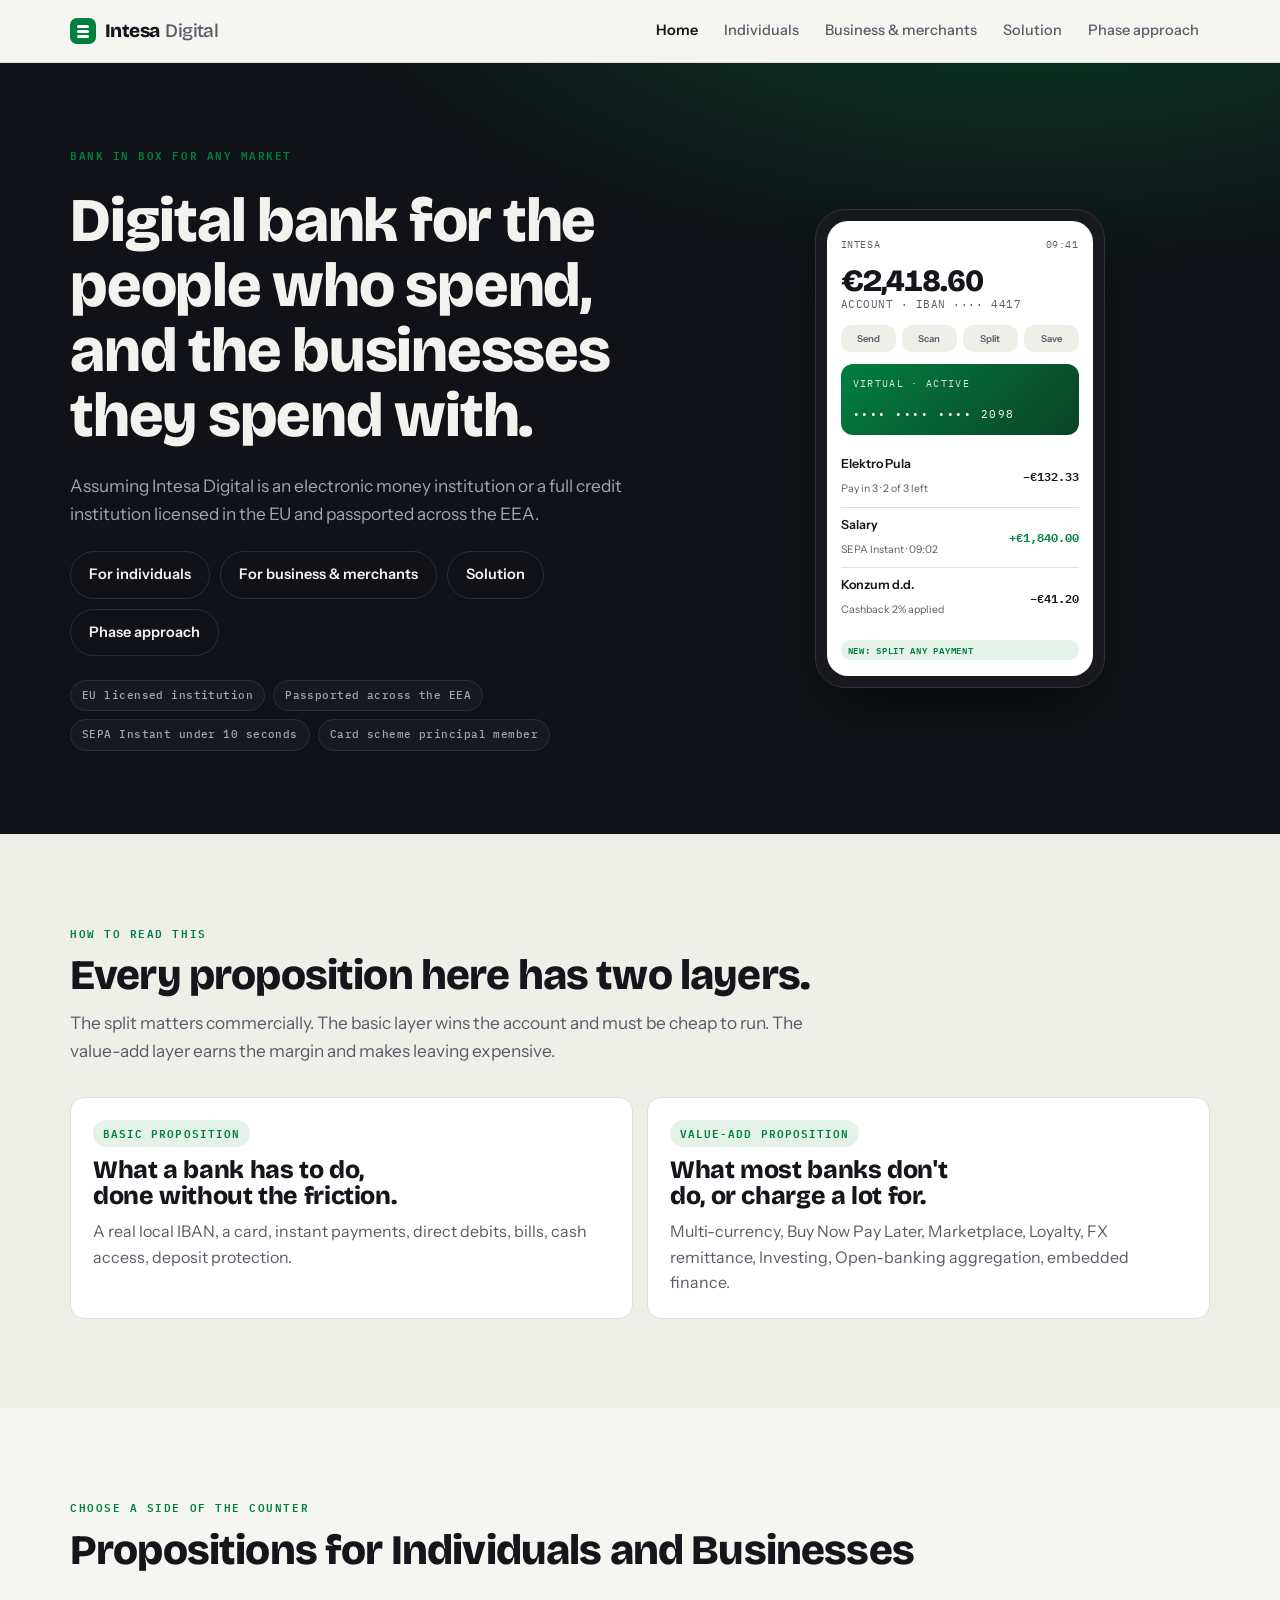
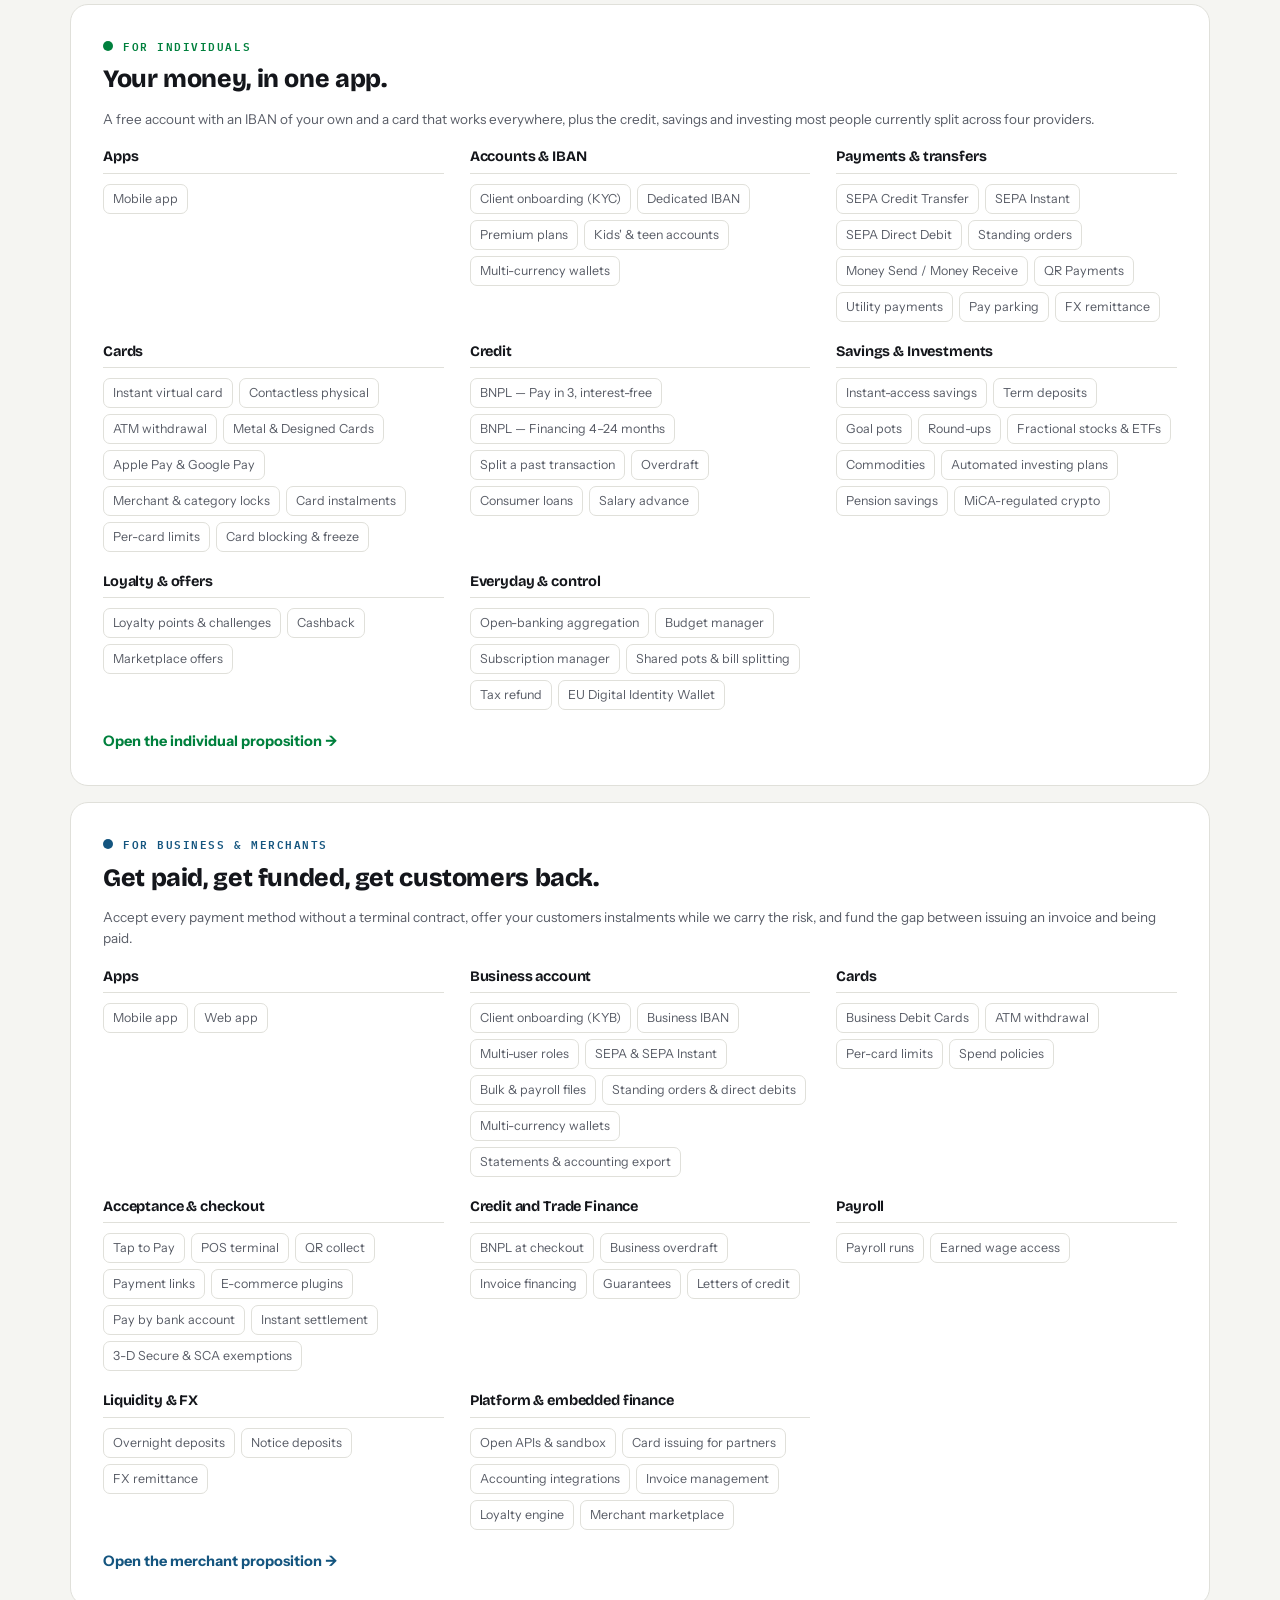
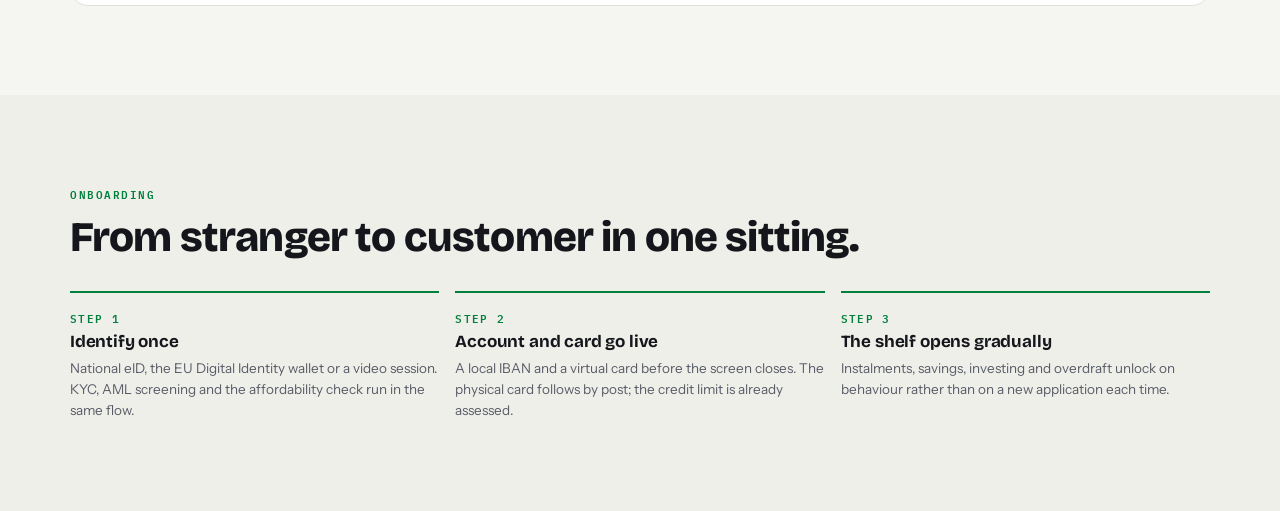
==== index.html @ 13d3996e "Intesa Digital Bank Value Proposition" ====
<!doctype html>
<html lang="en">
<head>
<meta charset="utf-8">
<meta name="viewport" content="width=device-width, initial-scale=1, viewport-fit=cover">
<title>Intesa Digital Bank</title>
<meta name="description" content="Concept site for a new EU digital bank: one value proposition routing to a full individual proposition and a full merchant proposition, each split into basic and value-add layers.">
<meta name="theme-color" content="#00803D">
<link rel="preconnect" href="https://fonts.googleapis.com">
<link rel="preconnect" href="https://fonts.gstatic.com" crossorigin>
<link rel="stylesheet" href="https://fonts.googleapis.com/css2?family=Bricolage+Grotesque:opsz,wght@12..96,400..800&family=IBM+Plex+Mono:wght@500;600&family=Instrument+Sans:wght@400..700&display=swap">
<link rel="stylesheet" href="css/styles.css">
</head>
<body>

<header class="hdr">
  <div class="wrap hdr-in">
    <a class="brand" href="#home" data-nav="home"><span class="mark"></span><span class="brand-name">Intesa<em>Digital</em></span></a>
    <button class="menu-btn" id="menuBtn" aria-expanded="false" aria-controls="nav">Menu</button>
    <nav class="nav" id="nav">
      <a href="#home" data-nav="home">Home</a>
      <a href="#individuals" data-nav="individuals">Individuals</a>
      <a href="#business" data-nav="business">Business &amp; merchants</a>
      <a href="#solution" data-nav="solution">Solution</a>
      <a href="#phases" data-nav="phases">Phase approach</a>
    </nav>
  </div>
</header>

<!-- ===================== HOME ===================== -->
<main id="page-home">
  <section class="hero">
    <div class="wrap hero-in">
      <div class="stack g24">
        <p class="eyebrow">Bank in box for any market</p>
        <h1 class="h-xl">Digital bank for the people who spend, and the businesses they spend with.</h1>
        <p class="lead">Assuming Intesa Digital is an electronic money institution or a full credit institution licensed in the EU and passported across the EEA.</p>
        <div class="ctas">
          <a class="btn btn-out" href="#individuals" data-nav="individuals">For individuals</a>
          <a class="btn btn-out" href="#business" data-nav="business">For business &amp; merchants</a>
          <a class="btn btn-out" href="#solution" data-nav="solution">Solution</a>
          <a class="btn btn-out" href="#phases" data-nav="phases">Phase approach</a>
        </div>
        <ul class="chips">
          <li class="chip">EU licensed institution</li>
          <li class="chip">Passported across the EEA</li>
          <li class="chip">SEPA Instant under 10 seconds</li>
          <li class="chip">Card scheme principal member</li>
        </ul>
      </div>
      <div class="feat-media">
        <div class="phone">
          <div class="phone-screen">
            <div class="ph-top"><span>INTESA</span><span>09:41</span></div>
            <div>
              <div class="ph-bal tnum">€2,418.60</div>
              <div class="ph-sub">ACCOUNT · IBAN ···· 4417</div>
            </div>
            <div class="ph-actions">
              <div class="ph-act">Send</div><div class="ph-act">Scan</div><div class="ph-act">Split</div><div class="ph-act">Save</div>
            </div>
            <div class="ph-card">
              <div style="font-family:var(--f-mono);font-size:9.5px;letter-spacing:.14em;opacity:.85">VIRTUAL · ACTIVE</div>
              <div class="ph-no">•••• •••• •••• 2098</div>
            </div>
            <div>
              <div class="ph-row"><div><b>Elektro Pula</b><span>Pay in 3 · 2 of 3 left</span></div><div class="ph-amt">−€132.33</div></div>
              <div class="ph-row"><div><b>Salary</b><span>SEPA Instant · 09:02</span></div><div class="ph-amt ph-pos">+€1,840.00</div></div>
              <div class="ph-row"><div><b>Konzum d.d.</b><span>Cashback 2% applied</span></div><div class="ph-amt">−€41.20</div></div>
            </div>
            <span class="ph-pill">New: split any payment</span>
          </div>
        </div>
      </div>
    </div>
  </section>

  <!-- two layers -->
  <section class="band band--alt">
    <div class="wrap stack g32">
      <div class="stack g12">
        <p class="eyebrow">How to read this</p>
        <h2 class="h-lg">Every proposition here has two layers.</h2>
        <p class="lead">The split matters commercially. The basic layer wins the account and must be cheap to run. The value-add layer earns the margin and makes leaving expensive.</p>
      </div>
      <div class="grid g-2">
        <div class="layer">
          <span class="badge">Basic proposition</span>
          <h3 class="h-md">What a bank has to do, done without the friction.</h3>
          <p class="muted">A real local IBAN, a card, instant payments, direct debits, bills, cash access, deposit protection.</p>
        </div>
        <div class="layer">
          <span class="badge">Value-add proposition</span>
          <h3 class="h-md">What most banks don't do, or charge a lot for.</h3>
          <p class="muted">Multi-currency, Buy Now Pay Later, Marketplace, Loyalty, FX remittance, Investing, Open-banking aggregation, embedded finance.</p>
        </div>
      </div>
    </div>
  </section>

  <!-- routes -->
  <section class="band">
    <div class="wrap stack g32">
      <div class="stack g12">
        <p class="eyebrow">Choose a side of the counter</p>
        <h2 class="h-lg">Propositions for Individuals and Businesses</h2>
      </div>
      <div class="routes routes--one">
        <div class="route route--ind route--panel">
          <div class="route-top"><span class="dot"></span><p class="eyebrow">For individuals</p></div>
          <h3 class="h-md">Your money, in one app.</h3>
          <p class="muted small">A free account with an IBAN of your own and a card that works everywhere, plus the credit, savings and investing most people currently split across four providers.</p>
          <div class="fams">
          <div class="fam"><h4>Apps</h4>
            <ul><li>Mobile app</li></ul>
          </div>
          <div class="fam"><h4>Accounts &amp; IBAN</h4>
            <ul><li>Client onboarding (KYC)</li><li>Dedicated IBAN</li><li>Premium plans</li><li>Kids' &amp; teen accounts</li><li>Multi-currency wallets</li></ul>
          </div>
          <div class="fam"><h4>Payments &amp; transfers</h4>
            <ul><li>SEPA Credit Transfer</li><li>SEPA Instant</li><li>SEPA Direct Debit</li><li>Standing orders</li><li>Money Send / Money Receive</li><li>QR Payments</li><li>Utility payments</li><li>Pay parking</li><li>FX remittance</li></ul>
          </div>
          <div class="fam"><h4>Cards</h4>
            <ul><li>Instant virtual card</li><li>Contactless physical</li><li>ATM withdrawal</li><li>Metal &amp; Designed Cards</li><li>Apple Pay &amp; Google Pay</li><li>Merchant &amp; category locks</li><li>Card instalments</li><li>Per-card limits</li><li>Card blocking &amp; freeze</li></ul>
          </div>
          <div class="fam"><h4>Credit</h4>
            <ul><li>BNPL &mdash; Pay in 3, interest-free</li><li>BNPL &mdash; Financing 4&ndash;24 months</li><li>Split a past transaction</li><li>Overdraft</li><li>Consumer loans</li><li>Salary advance</li></ul>
          </div>
          <div class="fam"><h4>Savings &amp; Investments</h4>
            <ul><li>Instant-access savings</li><li>Term deposits</li><li>Goal pots</li><li>Round-ups</li><li>Fractional stocks &amp; ETFs</li><li>Commodities</li><li>Automated investing plans</li><li>Pension savings</li><li>MiCA-regulated crypto</li></ul>
          </div>
          <div class="fam"><h4>Loyalty &amp; offers</h4>
            <ul><li>Loyalty points &amp; challenges</li><li>Cashback</li><li>Marketplace offers</li></ul>
          </div>
          <div class="fam"><h4>Everyday &amp; control</h4>
            <ul><li>Open-banking aggregation</li><li>Budget manager</li><li>Subscription manager</li><li>Shared pots &amp; bill splitting</li><li>Tax refund</li><li>EU Digital Identity Wallet</li></ul>
          </div>
          </div>
          <a class="go" href="#individuals" data-nav="individuals">Open the individual proposition &rarr;</a>
        </div>
        <div class="route route--biz route--panel">
          <div class="route-top"><span class="dot"></span><p class="eyebrow">For business &amp; merchants</p></div>
          <h3 class="h-md">Get paid, get funded, get customers back.</h3>
          <p class="muted small">Accept every payment method without a terminal contract, offer your customers instalments while we carry the risk, and fund the gap between issuing an invoice and being paid.</p>
          <div class="fams">
          <div class="fam"><h4>Apps</h4>
            <ul><li>Mobile app</li><li>Web app</li></ul>
          </div>
          <div class="fam"><h4>Business account</h4>
            <ul><li>Client onboarding (KYB)</li><li>Business IBAN</li><li>Multi-user roles</li><li>SEPA &amp; SEPA Instant</li><li>Bulk &amp; payroll files</li><li>Standing orders &amp; direct debits</li><li>Multi-currency wallets</li><li>Statements &amp; accounting export</li></ul>
          </div>
          <div class="fam"><h4>Cards</h4>
            <ul><li>Business Debit Cards</li><li>ATM withdrawal</li><li>Per-card limits</li><li>Spend policies</li></ul>
          </div>
          <div class="fam"><h4>Acceptance &amp; checkout</h4>
            <ul><li>Tap to Pay</li><li>POS terminal</li><li>QR collect</li><li>Payment links</li><li>E-commerce plugins</li><li>Pay by bank account</li><li>Instant settlement</li><li>3-D Secure &amp; SCA exemptions</li></ul>
          </div>
          <div class="fam"><h4>Credit and Trade Finance</h4>
            <ul><li>BNPL at checkout</li><li>Business overdraft</li><li>Invoice financing</li><li>Guarantees</li><li>Letters of credit</li></ul>
          </div>
          <div class="fam"><h4>Payroll</h4>
            <ul><li>Payroll runs</li><li>Earned wage access</li></ul>
          </div>
          <div class="fam"><h4>Liquidity &amp; FX</h4>
            <ul><li>Overnight deposits</li><li>Notice deposits</li><li>FX remittance</li></ul>
          </div>
          <div class="fam"><h4>Platform &amp; embedded finance</h4>
            <ul><li>Open APIs &amp; sandbox</li><li>Card issuing for partners</li><li>Accounting integrations</li><li>Invoice management</li><li>Loyalty engine</li><li>Merchant marketplace</li></ul>
          </div>
          </div>
          <a class="go" href="#business" data-nav="business">Open the merchant proposition &rarr;</a>
        </div>
      </div>
    </div>
  </section>

  <!-- steps -->
  <section class="band band--alt">
    <div class="wrap stack g32">
      <div class="stack g12">
        <p class="eyebrow">Onboarding</p>
        <h2 class="h-lg">From stranger to customer in one sitting.</h2>
      </div>
      <div class="steps">
        <div class="step"><span class="n">STEP 1</span><h3 class="h-sm">Identify once</h3><p class="muted small">National eID, the EU Digital Identity wallet or a video session. KYC, AML screening and the affordability check run in the same flow.</p></div>
        <div class="step"><span class="n">STEP 2</span><h3 class="h-sm">Account and card go live</h3><p class="muted small">A local IBAN and a virtual card before the screen closes. The physical card follows by post; the credit limit is already assessed.</p></div>
        <div class="step"><span class="n">STEP 3</span><h3 class="h-sm">The shelf opens gradually</h3><p class="muted small">Instalments, savings, investing and overdraft unlock on behaviour rather than on a new application each time.</p></div>
      </div>
    </div>
  </section>


</main>

<!-- ===================== INDIVIDUALS ===================== -->
<main id="page-individuals" hidden>
  <section class="hero">
    <div class="wrap hero-in">
      <div class="stack g24">
        <p class="eyebrow">For individuals</p>
        <h1 class="h-xl">Your money, in one app.</h1>
        <p class="lead">A free account with an IBAN of your own, a card that works everywhere, and the credit, savings and investing that most people currently keep at four different providers. Opened from your phone, in minutes.</p>
        <div class="ctas">
          <a class="btn btn-out" href="#home" data-nav="home">Home</a>
          <a class="btn btn-pri" href="#individuals" data-nav="individuals">For individuals</a>
          <a class="btn btn-out" href="#business" data-nav="business">For business &amp; merchants</a>
          <a class="btn btn-out" href="#solution" data-nav="solution">Solution</a>
          <a class="btn btn-out" href="#phases" data-nav="phases">Phase approach</a>
        </div>
        <ul class="chips">
          <li class="chip">Free account, real IBAN</li>
          <li class="chip">Card included</li>
          <li class="chip">Pay in 3, interest-free</li>
          <li class="chip">Passported across the EEA</li>
        </ul>
      </div>
      <div class="feat-media">
        <div class="phone">
          <div class="phone-screen">
            <div class="ph-top"><span>ACCOUNTS</span><span>ALL IN ONE VIEW</span></div>
            <div>
              <div class="ph-bal tnum">€7,902.41</div>
              <div class="ph-sub">NET WORTH · 3 BANKS CONNECTED</div>
            </div>
            <div>
              <div class="ph-row"><div><b>Intesa current</b><span>IBAN ···· 4417</span></div><div class="ph-amt">€2,418.60</div></div>
              <div class="ph-row"><div><b>Savings pot · Zima</b><span>2.10% · instant access</span></div><div class="ph-amt">€3,150.00</div></div>
              <div class="ph-row"><div><b>Invest · ETF plan</b><span>+4.8% this year</span></div><div class="ph-amt ph-pos">€2,041.81</div></div>
              <div class="ph-row"><div><b>Other bank (open banking)</b><span>Read-only</span></div><div class="ph-amt">€292.00</div></div>
            </div>
            <div class="ph-actions">
              <div class="ph-act">Split</div><div class="ph-act">Invest</div><div class="ph-act">Borrow</div><div class="ph-act">Insure</div>
            </div>
            <span class="ph-pill">Overdraft pre-approved · €1,200</span>
          </div>
        </div>
      </div>
    </div>
  </section>

  <section class="band">
    <div class="wrap stack g32">
      <div class="stack g12">
        <p class="eyebrow">Basic proposition (MVP)</p>
        <h2 class="h-lg">What a bank has to do, from day one.</h2>
        <p class="lead">None of this is a differentiator on its own. All of it has to be flawless, because it is what the account is judged on in the first week.</p>
      </div>
      <div class="grid g-3">
          <div class="card">
            <h3>Apps</h3>
            <p>The bank in your pocket, on iOS and Android.</p>
            <div class="taglist"><span class="tag">Mobile app</span></div>
          </div>
          <div class="card">
            <h3>Account &amp; IBAN</h3>
            <p>Getting the customer through the door, and giving them an IBAN of their own.</p>
            <div class="taglist"><span class="tag">Client onboarding (KYC)</span><span class="tag">Dedicated IBAN</span></div>
          </div>
          <div class="card">
            <h3>Payments</h3>
            <p>Every rail a household actually uses, instant and around the clock.</p>
            <div class="taglist"><span class="tag">SEPA Credit Transfer</span><span class="tag">SEPA Instant</span><span class="tag">Standing orders</span><span class="tag">Money Send / Money Receive</span><span class="tag">QR Payments</span><span class="tag">Utility payments</span></div>
          </div>
          <div class="card">
            <h3>Cards</h3>
            <p>A card live before the signup screen closes, with the controls that stop it becoming a liability.</p>
            <div class="taglist"><span class="tag">Instant virtual card</span><span class="tag">Contactless physical</span><span class="tag">ATM withdrawal</span><span class="tag">Apple Pay &amp; Google Pay</span><span class="tag">Per-card limits</span><span class="tag">Card blocking &amp; freeze</span></div>
          </div>
          <div class="card">
            <h3>Deposits</h3>
            <p>Interest on the balance that would otherwise sit idle in the payment account.</p>
            <div class="taglist"><span class="tag">Instant-access savings</span><span class="tag">Term deposits</span></div>
          </div>
          <div class="card">
            <h3>Credit</h3>
            <p>Instalments offered at the point of purchase &mdash; interest-free over three, or over a longer term.</p>
            <div class="taglist"><span class="tag">BNPL &mdash; Pay in 3, interest-free</span><span class="tag">BNPL &mdash; Financing 4&ndash;24 months</span></div>
          </div>
          <div class="card">
            <h3>Loyalty &amp; offers</h3>
            <p>The reasons to put the spending on this card rather than somebody else&rsquo;s.</p>
            <div class="taglist"><span class="tag">Loyalty points &amp; challenges</span><span class="tag">Cashback</span><span class="tag">Marketplace offers</span></div>
          </div>
      </div>
    </div>
  </section>

  <section class="band band--alt">
    <div class="wrap stack g32">
      <div class="stack g12">
        <p class="eyebrow">Value-add proposition</p>
        <h2 class="h-lg">The reasons to make it the main account.</h2>
        <p class="lead">This is where the relationship deepens, where the revenue per customer comes from, and where a competitor cannot follow by cutting a fee.</p>
      </div>
      <div class="grid g-3">
          <div class="card">
            <h3>Account tiers &amp; households</h3>
            <p>The paid relationship, and the accounts that belong to a family rather than a person.</p>
            <div class="taglist"><span class="tag">Premium plans</span><span class="tag">Kids' &amp; teen accounts</span><span class="tag">Multi-currency wallets</span></div>
          </div>
          <div class="card">
            <h3>Payments, extended</h3>
            <p>Letting billers collect under mandate, and the payments people make outside the bill cycle.</p>
            <div class="taglist"><span class="tag">SEPA Direct Debit</span><span class="tag">Pay parking</span><span class="tag">FX remittance</span></div>
          </div>
          <div class="card">
            <h3>Cards, extended</h3>
            <p>The card as an object people choose, as a spending control they set themselves, and as a way to pay over time.</p>
            <div class="taglist"><span class="tag">Metal &amp; Designed Cards</span><span class="tag">Merchant &amp; category locks</span><span class="tag">Card instalments</span></div>
          </div>
          <div class="card">
            <h3>Credit, extended</h3>
            <p>Borrowing beyond the basket, decided on data the bank already holds.</p>
            <div class="taglist"><span class="tag">Split a past transaction</span><span class="tag">Overdraft</span><span class="tag">Consumer loans</span><span class="tag">Salary advance</span></div>
          </div>
          <div class="card">
            <h3>Savings &amp; Investments</h3>
            <p>Somewhere for the money to go once this is the main account.</p>
            <div class="taglist"><span class="tag">Goal pots</span><span class="tag">Round-ups</span><span class="tag">Fractional stocks &amp; ETFs</span><span class="tag">Commodities</span><span class="tag">Automated investing plans</span><span class="tag">Pension savings</span><span class="tag">MiCA-regulated crypto</span></div>
          </div>
          <div class="card">
            <h3>Everyday &amp; control</h3>
            <p>The reasons to open the app on a day with nothing to pay.</p>
            <div class="taglist"><span class="tag">Open-banking aggregation</span><span class="tag">Budget manager</span><span class="tag">Subscription manager</span><span class="tag">Shared pots &amp; bill splitting</span><span class="tag">Tax refund</span><span class="tag">EU Digital Identity Wallet</span></div>
          </div>
      </div>
    </div>
  </section>

  <!-- plans -->
  <section class="band band--alt" id="plans-ind">
    <div class="wrap stack g32">
      <div class="stack g12">
        <p class="eyebrow">Plans</p>
        <h2 class="h-lg">The basics are free. The value-add is where the plan matters.</h2>
        <p class="note">Illustrative pricing for the proof of concept.</p>
      </div>
      <div class="plans">
        <div class="plan">
          <h3 class="h-sm">Basic</h3>
          <div class="price">€0 <small>/ month</small></div>
          <p class="muted small">The whole basic proposition, permanently free.</p>
          <ul>
            <li>Account, local IBAN, virtual and physical card</li>
            <li>SEPA and SEPA Instant payments</li>
            <li>Pay in 3 and instalment financing</li>
            <li>Savings pots and round-ups</li>
            <li>Open banking view of other accounts</li>
          </ul>
        </div>
        <div class="plan hi">
          <h3 class="h-sm">Plus</h3>
          <div class="price">€4.99 <small>/ month</small></div>
          <p class="muted small">For people who travel, invest and pay in more than one currency.</p>
          <ul>
            <li>Everything in Basic</li>
            <li>Multi-currency wallets, larger FX allowance</li>
            <li>Investing with no platform fee</li>
            <li>Merchant and category locks</li>
            <li>Marketplace offers at member rates</li>
            <li>Priority support</li>
          </ul>
        </div>
        <div class="plan">
          <h3 class="h-sm">Metal</h3>
          <div class="price">€14.99 <small>/ month</small></div>
          <p class="muted small">For higher balances and the household, not just the individual.</p>
          <ul>
            <li>Everything in Plus</li>
            <li>Metal card, higher cashback rate</li>
            <li>Tax refund filing included</li>
            <li>Travel and lifestyle perks through the marketplace</li>
            <li>Up to five accounts for children</li>
            <li>Preferential rate on loans</li>
          </ul>
        </div>
      </div>
    </div>
  </section>

  <!-- cross sell -->
  <section class="band">
    <div class="wrap stack g32">
      <div class="routes routes--one">
        <a class="route route--biz" href="#business" data-nav="business">
          <div class="route-top"><span class="dot"></span><p class="eyebrow">Also run a business?</p></div>
          <h3 class="h-md">The same account can take payments.</h3>
          <p class="muted small">Turn the phone you already carry into a card reader, send a payment link, and offer your own customers the instalments you use yourself.</p>
          <span class="go">See the merchant proposition →</span>
        </a>
      </div>
    </div>
  </section>

</main>

<!-- ===================== BUSINESS ===================== -->
<main id="page-business" hidden>
  <section class="hero">
    <div class="wrap hero-in">
      <div class="stack g24">
        <p class="eyebrow">For business &amp; merchants</p>
        <h1 class="h-xl">Get paid, get funded, get the customers back through the door.</h1>
        <p class="lead">Accept every payment method without a terminal contract. Offer your customers interest-free instalments while we carry the credit risk and settle you in full. Finance the gap between issuing an invoice and being paid, and trade across a border on our guarantee.</p>
        <div class="ctas">
          <a class="btn btn-out" href="#home" data-nav="home">Home</a>
          <a class="btn btn-out" href="#individuals" data-nav="individuals">For individuals</a>
          <a class="btn btn-pri" href="#business" data-nav="business">For business &amp; merchants</a>
          <a class="btn btn-out" href="#solution" data-nav="solution">Solution</a>
          <a class="btn btn-out" href="#phases" data-nav="phases">Phase approach</a>
        </div>
        <ul class="chips">
          <li class="chip">No setup fee, no terminal rental</li>
          <li class="chip">Tap to Pay in minutes</li>
          <li class="chip">Instalments funded by us</li>
          <li class="chip">Business IBAN included</li>
        </ul>
      </div>
      <div class="feat-media">
        <div class="phone">
          <div class="phone-screen">
            <div class="ph-top"><span>TODAY · TILL 1</span><span>17:04</span></div>
            <div><div class="ph-bal tnum">€3,146.80</div><div class="ph-sub">TAKINGS · 84 TRANSACTIONS</div></div>
            <div class="ph-actions">
              <div class="ph-act">Charge</div><div class="ph-act">QR</div><div class="ph-act">Link</div><div class="ph-act">Refund</div>
            </div>
            <div>
              <div class="ph-row"><div><b>Card · Tap to Pay</b><span>61 payments</span></div><div class="ph-amt">€2,104.00</div></div>
              <div class="ph-row"><div><b>Pay in 3</b><span>7 baskets · settled in full</span></div><div class="ph-amt ph-pos">€812.80</div></div>
              <div class="ph-row"><div><b>Pay by bank</b><span>16 payments · lower cost</span></div><div class="ph-amt">€230.00</div></div>
              <div class="ph-row"><div><b>Settlement tomorrow</b><span>Or instant for a fee</span></div><div class="ph-amt">€3,091.49</div></div>
            </div>
            <span class="ph-pill">Invoice financing available · €14,000</span>
          </div>
        </div>
      </div>
    </div>
  </section>

  <section class="band">
    <div class="wrap stack g32">
      <div class="stack g12">
        <p class="eyebrow">Basic proposition (MVP)</p>
        <h2 class="h-lg">Get paid and pay, properly, from day one.</h2>
        <p class="lead">Everything a business needs in its first week: an account its team can share, every way for a customer to pay, and a card for each person with a ceiling on it.</p>
      </div>
      <div class="grid g-2">
          <div class="card">
            <h3>Apps</h3>
            <p>The till in your pocket, and the dashboard on a desk.</p>
            <div class="taglist"><span class="tag">Mobile app</span><span class="tag">Web app</span></div>
          </div>
          <div class="card">
            <h3>Business account</h3>
            <p>Verified against the company register, opened online, run by more than one person, and exportable to whoever does the books.</p>
            <div class="taglist"><span class="tag">Client onboarding (KYB)</span><span class="tag">Business IBAN</span><span class="tag">Multi-user roles</span><span class="tag">SEPA &amp; SEPA Instant</span><span class="tag">Standing orders &amp; direct debits</span><span class="tag">Statements &amp; accounting export</span></div>
          </div>
          <div class="card">
            <h3>Acceptance &amp; checkout</h3>
            <p>Every way a customer can pay, without a terminal contract.</p>
            <div class="taglist"><span class="tag">Tap to Pay</span><span class="tag">QR collect</span><span class="tag">Payment links</span><span class="tag">E-commerce plugins</span><span class="tag">Instant settlement</span><span class="tag">3-D Secure &amp; SCA exemptions</span></div>
          </div>
          <div class="card">
            <h3>Cards</h3>
            <p>A card per person or per project, each with a ceiling and a spending policy you set.</p>
            <div class="taglist"><span class="tag">Business Debit Cards</span><span class="tag">ATM withdrawal</span><span class="tag">Per-card limits</span><span class="tag">Spend policies</span></div>
          </div>
      </div>
    </div>
  </section>

  <section class="band band--alt">
    <div class="wrap stack g32">
      <div class="stack g12">
        <p class="eyebrow">Value-add proposition</p>
        <h2 class="h-lg">The reasons a merchant stays.</h2>
        <p class="lead">Acceptance is a commodity and the rate will be undercut. What cannot be undercut is a bank that sends customers, funds the basket and carries the working capital in between.</p>
      </div>
      <div class="grid g-3">
          <div class="card">
            <h3>Acceptance, extended</h3>
            <p>The counter that needs real hardware, and the rail that costs a fraction of a card.</p>
            <div class="taglist"><span class="tag">POS terminal</span><span class="tag">Pay by bank account</span></div>
          </div>
          <div class="card">
            <h3>Credit and Trade Finance</h3>
            <p>Working capital against invoices already issued, and the instruments a business needs to trade across a border.</p>
            <div class="taglist"><span class="tag">BNPL at checkout</span><span class="tag">Business overdraft</span><span class="tag">Invoice financing</span><span class="tag">Guarantees</span><span class="tag">Letters of credit</span></div>
          </div>
          <div class="card">
            <h3>Payroll</h3>
            <p>Paying the team, and letting them draw what they have already earned.</p>
            <div class="taglist"><span class="tag">Payroll runs</span><span class="tag">Earned wage access</span></div>
          </div>
          <div class="card">
            <h3>Payments at scale</h3>
            <p>Paying out, in bulk and in more than one currency.</p>
            <div class="taglist"><span class="tag">Bulk &amp; payroll files</span><span class="tag">Multi-currency wallets</span></div>
          </div>
          <div class="card">
            <h3>Liquidity &amp; FX</h3>
            <p>Surplus cash earning overnight or at short notice, and money moving across a border.</p>
            <div class="taglist"><span class="tag">Overnight deposits</span><span class="tag">Notice deposits</span><span class="tag">FX remittance</span></div>
          </div>
          <div class="card">
            <h3>Platform &amp; embedded finance</h3>
            <p>The bank as infrastructure inside somebody else&rsquo;s product.</p>
            <div class="taglist"><span class="tag">Open APIs &amp; sandbox</span><span class="tag">Card issuing for partners</span><span class="tag">Accounting integrations</span><span class="tag">Invoice management</span><span class="tag">Loyalty engine</span><span class="tag">Merchant marketplace</span></div>
          </div>
      </div>
    </div>
  </section>

  <!-- tiers -->
  <section class="band band--alt" id="tiers-biz">
    <div class="wrap stack g32">
      <div class="stack g12">
        <p class="eyebrow">Which profile fits</p>
        <h2 class="h-lg">Start as a merchant, grow into a platform.</h2>
        <p class="note">Illustrative pricing for the proof of concept.</p>
      </div>
      <div class="plans">
        <div class="plan">
          <h3 class="h-sm">Merchant</h3>
          <div class="price">€0 <small>/ month + per-transaction rate</small></div>
          <p class="muted small">Single location, counter or market stall, one or two people.</p>
          <ul>
            <li>Business account and IBAN</li>
            <li>Tap to Pay, QR and payment links</li>
            <li>Instalments offered at your checkout</li>
            <li>Next-day settlement</li>
            <li>Dashboard, exports and invoice management</li>
          </ul>
        </div>
        <div class="plan hi">
          <h3 class="h-sm">Business</h3>
          <div class="price">€29 <small>/ month + lower rate</small></div>
          <p class="muted small">Several tills or locations, staff to pay, stock to finance.</p>
          <ul>
            <li>Everything in Merchant</li>
            <li>Volume-tiered rates and cashback</li>
            <li>Invoice financing and business overdraft</li>
            <li>Team cards with spend policies and limits</li>
            <li>Payroll runs and earned wage access</li>
            <li>Listing and offers in the consumer app</li>
          </ul>
        </div>
        <div class="plan">
          <h3 class="h-sm">Platform</h3>
          <div class="price">Negotiated</div>
          <p class="muted small">Marketplaces, chains, software vendors and anyone embedding finance.</p>
          <ul>
            <li>Everything in Business</li>
            <li>Open APIs and sandbox</li>
            <li>Card issuing for your own customers</li>
            <li>BNPL at checkout, branded as yours</li>
            <li>Marketplace split payouts</li>
            <li>Named relationship manager and reviewed pricing</li>
          </ul>
        </div>
      </div>
    </div>
  </section>

  <!-- cross sell -->
  <section class="band">
    <div class="wrap stack g32">
      <div class="routes routes--one">
        <a class="route route--ind" href="#individuals" data-nav="individuals">
          <div class="route-top"><span class="dot"></span><p class="eyebrow">Also here as a person?</p></div>
          <h3 class="h-md">The personal side of the same bank.</h3>
          <p class="muted small">A free account with a real IBAN, a card, instalments, savings and investing — and the same app you already open to check the takings.</p>
          <span class="go">See the individual proposition →</span>
        </a>
      </div>
    </div>
  </section>

</main>


<!-- ===================== SOLUTION ===================== -->
<main id="page-solution" hidden>
  <section class="hero">
    <div class="wrap hero-in hero-in--wide">
      <div class="stack g24">
        <p class="eyebrow">Solution</p>
        <h1 class="h-xl">A core of our own, one layer at a time.</h1>
        <p class="lead">Lending and decisioning are built and running. Phase I is everything that turns them into a bank &mdash; the ledger, clients, accounts, fees, the front ends and the integrations to the payment and card processors. Phase II extends the reach.</p>
        <div class="ctas">
          <a class="btn btn-out" href="#home" data-nav="home">Home</a>
          <a class="btn btn-out" href="#individuals" data-nav="individuals">For individuals</a>
          <a class="btn btn-out" href="#business" data-nav="business">For business &amp; merchants</a>
          <a class="btn btn-pri" href="#solution" data-nav="solution">Solution</a>
          <a class="btn btn-out" href="#phases" data-nav="phases">Phase approach</a>
        </div>
      </div>
    </div>
  </section>

  <section class="band">
    <div class="wrap stack g32">
      <div class="stack g12">
        <p class="eyebrow">Microservice architecture</p>
        <h2 class="h-lg">The diagram, as drawn.</h2>
        <p class="lead">Generated from <code>Target Architecture - high level.drawio</code>, so it carries the same geometry and the same colours as the source file.</p>
      </div>
      <figure class="arch-fig">
<svg class="arch-svg" viewBox="0 0 2147 582" xmlns="http://www.w3.org/2000/svg" role="img" aria-label="Target architecture — high level">
<title>Target architecture — high level</title>
<g font-family="Instrument Sans, Helvetica, Arial, sans-serif" fill="#1A1A1A">
<rect x="714.0" y="111.06000000000006" width="1154.0" height="78.0" rx="0" fill="#fff2cc" stroke="#d6b656" stroke-width="1.0"/>
<rect x="379.28" y="148.27000000000007" width="130.0" height="257.79" rx="0" fill="#fff2cc" stroke="#d6b656" stroke-width="1.0"/>
<rect x="546.6999999999999" y="149.17999999999998" width="130.0" height="287.5" rx="0" fill="#fff2cc" stroke="#d6b656" stroke-width="1.0"/>
<rect x="1902.5000000000002" y="195.68000000000006" width="130.0" height="156.04" rx="0" fill="#fff2cc" stroke="#d6b656" stroke-width="1.0"/>
<rect x="712.0" y="204.06000000000006" width="1154.0" height="144.0" rx="0" fill="#fff2cc" stroke="#d6b656" stroke-width="1.0"/>
<rect x="709.0" y="369.06000000000006" width="1154.0" height="84.0" rx="0" fill="#fff2cc" stroke="#d6b656" stroke-width="1.0"/>
<rect x="971.0" y="24.0" width="120.0" height="60.0" rx="6" fill="#E6E6E6" stroke="#36393d" stroke-width="1.0"/>
<text x="1031.0" y="54.0" text-anchor="middle" dominant-baseline="central" font-size="12" font-weight="500">FX</text>
<rect x="1098.0" y="24.000000000000057" width="120.0" height="60.0" rx="6" fill="#E6E6E6" stroke="#36393d" stroke-width="1.0"/>
<text x="1158.0" y="54.0" text-anchor="middle" dominant-baseline="central" font-size="12" font-weight="500">Trade Finance</text>
<rect x="1225.0" y="24.000000000000057" width="120.0" height="60.0" rx="6" fill="#E6E6E6" stroke="#36393d" stroke-width="1.0"/>
<text x="1285.0" y="54.0" text-anchor="middle" dominant-baseline="central" font-size="12" font-weight="500">Crypto exchange</text>
<rect x="1351.0" y="24.000000000000057" width="120.0" height="60.0" rx="6" fill="#E6E6E6" stroke="#36393d" stroke-width="1.0"/>
<text x="1411.0" y="54.0" text-anchor="middle" dominant-baseline="central" font-size="12" font-weight="500">Stock trading</text>
<rect x="1482.0" y="24.000000000000114" width="120.0" height="60.0" rx="6" fill="#E6E6E6" stroke="#82b366" stroke-width="1.0"/>
<text x="1542.0" y="54.0" text-anchor="middle" dominant-baseline="central" font-size="12" font-weight="500">InfoBip</text>
<text x="194.0" y="66.8" text-anchor="middle" dominant-baseline="central" font-size="12" font-weight="700">Frond-End</text>
<text x="606.7" y="123.1" text-anchor="middle" dominant-baseline="central" font-size="12" font-weight="700">API Gateway Layer</text>
<text x="440.5" y="115.7" text-anchor="middle" dominant-baseline="central" font-size="12" font-weight="700">Sirius Mixer / BPM</text>
<text x="440.5" y="130.5" text-anchor="middle" dominant-baseline="central" font-size="12" font-weight="700">Orchestration</text>
<rect x="137.0" y="108.72000000000006" width="120.0" height="60.0" rx="6" fill="#D4E1F5" stroke="#7EA6E0" stroke-width="1.0"/>
<text x="197.0" y="138.7" text-anchor="middle" dominant-baseline="central" font-size="12" font-weight="500">Mobile Android</text>
<rect x="282.0" y="109.06000000000006" width="50.0" height="290.0" rx="0" fill="#e3c800" stroke="#B09500" stroke-width="1.0"/>
<text transform="translate(307.0,254.1) rotate(-90)" text-anchor="middle" dominant-baseline="central" font-size="12" font-weight="700">Authentication</text>
<text x="810.0" y="129.1" text-anchor="middle" dominant-baseline="central" font-size="12" font-weight="700">Future possible integrations</text>
<rect x="1352.0" y="119.06000000000006" width="120.0" height="60.0" rx="6" fill="#E6E6E6" stroke="#82b366" stroke-width="1.0"/>
<text x="1412.0" y="141.6" text-anchor="middle" dominant-baseline="central" font-size="12" font-weight="500">Stock trading</text>
<text x="1412.0" y="156.5" text-anchor="middle" dominant-baseline="central" font-size="12" font-weight="500">integration</text>
<rect x="1481.0" y="119.43" width="120.0" height="60.0" rx="6" fill="#E6E6E6" stroke="#82b366" stroke-width="1.0"/>
<text x="1541.0" y="142.0" text-anchor="middle" dominant-baseline="central" font-size="12" font-weight="500">Notification</text>
<text x="1541.0" y="156.9" text-anchor="middle" dominant-baseline="central" font-size="12" font-weight="500">integration</text>
<rect x="973.2" y="120.06000000000006" width="120.0" height="60.0" rx="6" fill="#E6E6E6" stroke="#82b366" stroke-width="1.0"/>
<text x="1033.2" y="150.1" text-anchor="middle" dominant-baseline="central" font-size="12" font-weight="500">FX integration</text>
<rect x="1100.0" y="120.06000000000006" width="120.0" height="60.0" rx="6" fill="#E6E6E6" stroke="#82b366" stroke-width="1.0"/>
<text x="1160.0" y="142.6" text-anchor="middle" dominant-baseline="central" font-size="12" font-weight="500">Trade Finance</text>
<text x="1160.0" y="157.5" text-anchor="middle" dominant-baseline="central" font-size="12" font-weight="500">integration</text>
<rect x="1226.0" y="120.06000000000006" width="120.0" height="60.0" rx="6" fill="#E6E6E6" stroke="#36393d" stroke-width="1.0"/>
<text x="1286.0" y="142.6" text-anchor="middle" dominant-baseline="central" font-size="12" font-weight="500">Crypto trading</text>
<text x="1286.0" y="157.5" text-anchor="middle" dominant-baseline="central" font-size="12" font-weight="500">integration</text>
<text x="1968.0" y="177.1" text-anchor="middle" dominant-baseline="central" font-size="12" font-weight="700">Microservice communication</text>
<rect x="558.6999999999999" y="165.59000000000006" width="106.0" height="23.0" rx="6" fill="#f0a30a" stroke="#BD7000" stroke-width="1.0"/>
<text x="611.7" y="177.1" text-anchor="middle" dominant-baseline="central" font-size="10.0" font-weight="500">Health API Set</text>
<rect x="384.28" y="172.02" width="120.0" height="60.0" rx="6" fill="#D4E1F5" stroke="#7EA6E0" stroke-width="1.0"/>
<text x="444.3" y="202.0" text-anchor="middle" dominant-baseline="central" font-size="12" font-weight="500">Underwriting</text>
<rect x="137.0" y="189.72000000000008" width="120.0" height="60.0" rx="6" fill="#D4E1F5" stroke="#7EA6E0" stroke-width="1.0"/>
<text x="197.0" y="219.7" text-anchor="middle" dominant-baseline="central" font-size="12" font-weight="500">Mobile iOS</text>
<rect x="558.6999999999999" y="197.59000000000006" width="106.0" height="23.0" rx="6" fill="#f0a30a" stroke="#BD7000" stroke-width="1.0"/>
<text x="611.7" y="209.1" text-anchor="middle" dominant-baseline="central" font-size="10.0" font-weight="500">Account API Set</text>
<text x="826.0" y="217.0" text-anchor="middle" dominant-baseline="central" font-size="12" font-weight="700">Core Banking System microservices</text>
<rect x="1907.5" y="204.34000000000006" width="124.5" height="60.0" rx="6" fill="#D4E1F5" stroke="#7EA6E0" stroke-width="1.0"/>
<text x="1969.8" y="234.3" text-anchor="middle" dominant-baseline="central" font-size="12" font-weight="500">API</text>
<g stroke="#36393d" stroke-width="1.4" fill="none"><circle cx="39.0" cy="222.3" r="7"/><path d="M39.0 229.3V248.3M28.0 236.3H50.0M39.0 248.3L28.0 264.3M39.0 248.3L50.0 264.3"/></g>
<path d="M2032.0 214.34000000000006L2052.0 234.34000000000006L2032.0 254.34000000000006L2012.0 234.34000000000006z" fill="#D4E1F5" stroke="#7EA6E0"/>
<path d="M1903.0 215.59000000000006L1923.0 235.59000000000006L1903.0 255.59000000000006L1883.0 235.59000000000006z" fill="#D4E1F5" stroke="#7EA6E0"/>
<rect x="558.6999999999999" y="233.84000000000003" width="106.0" height="23.0" rx="6" fill="#f0a30a" stroke="#BD7000" stroke-width="1.0"/>
<text x="611.7" y="245.3" text-anchor="middle" dominant-baseline="central" font-size="10.0" font-weight="500">Customer API Set</text>
<rect x="707.58" y="240.06000000000006" width="273.42" height="91.0" rx="6" fill="none" stroke="#light-dark(#ff0000, #ededed)" stroke-width="3.0"/>
<rect x="1100.0" y="249.5200000000001" width="120.0" height="60.0" rx="6" fill="#D4E1F5" stroke="#7EA6E0" stroke-width="1.0"/>
<text x="1160.0" y="272.1" text-anchor="middle" dominant-baseline="central" font-size="12" font-weight="500">Accounts /</text>
<text x="1160.0" y="287.0" text-anchor="middle" dominant-baseline="central" font-size="12" font-weight="500">Deposits</text>
<rect x="1610.0" y="250.06000000000006" width="120.0" height="60.0" rx="6" fill="#D4E1F5" stroke="#7EA6E0" stroke-width="1.0"/>
<text x="1670.0" y="280.1" text-anchor="middle" dominant-baseline="central" font-size="12" font-weight="500">Marketplace</text>
<rect x="847.58" y="250.31" width="120.0" height="60.0" rx="6" fill="#D5E8D4" stroke="#78A25F" stroke-width="1.0"/>
<text x="907.6" y="280.3" text-anchor="middle" dominant-baseline="central" font-size="12" font-weight="500">Decision engine</text>
<rect x="974.79" y="250.31000000000006" width="120.0" height="60.0" rx="6" fill="#D4E1F5" stroke="#7EA6E0" stroke-width="1.0"/>
<text x="1034.8" y="280.3" text-anchor="middle" dominant-baseline="central" font-size="12" font-weight="500">Clients</text>
<rect x="721.58" y="250.31000000000006" width="120.0" height="60.0" rx="6" fill="#D5E8D4" stroke="#78A25F" stroke-width="1.0"/>
<text x="781.6" y="272.9" text-anchor="middle" dominant-baseline="central" font-size="12" font-weight="500">Loan management</text>
<text x="781.6" y="287.8" text-anchor="middle" dominant-baseline="central" font-size="12" font-weight="500">system</text>
<rect x="1737.0" y="250.48000000000008" width="120.0" height="60.0" rx="6" fill="#D4E1F5" stroke="#7EA6E0" stroke-width="1.0"/>
<text x="1797.0" y="280.5" text-anchor="middle" dominant-baseline="central" font-size="12" font-weight="500">Loyalty</text>
<rect x="1353.0" y="251.31000000000006" width="120.0" height="60.0" rx="6" fill="#D4E1F5" stroke="#7EA6E0" stroke-width="1.0"/>
<text x="1413.0" y="281.3" text-anchor="middle" dominant-baseline="central" font-size="12" font-weight="500">Reference Data</text>
<rect x="1227.0" y="251.31000000000006" width="120.0" height="60.0" rx="6" fill="#D4E1F5" stroke="#7EA6E0" stroke-width="1.0"/>
<text x="1287.0" y="281.3" text-anchor="middle" dominant-baseline="central" font-size="12" font-weight="500">GL bookings</text>
<rect x="1482.0" y="251.31000000000006" width="120.0" height="60.0" rx="6" fill="#D4E1F5" stroke="#7EA6E0" stroke-width="1.0"/>
<text x="1542.0" y="281.3" text-anchor="middle" dominant-baseline="central" font-size="12" font-weight="500">Fees</text>
<rect x="384.28" y="253.01999999999998" width="120.0" height="60.0" rx="6" fill="#D4E1F5" stroke="#7EA6E0" stroke-width="1.0"/>
<text x="444.3" y="283.0" text-anchor="middle" dominant-baseline="central" font-size="12" font-weight="500">Onboarding</text>
<rect x="558.6999999999999" y="270.34000000000003" width="106.0" height="23.0" rx="6" fill="#f0a30a" stroke="#BD7000" stroke-width="1.0"/>
<text x="611.7" y="281.8" text-anchor="middle" dominant-baseline="central" font-size="10.0" font-weight="500">Accounts API Set</text>
<rect x="137.0" y="274.7200000000001" width="120.0" height="60.0" rx="6" fill="#D4E1F5" stroke="#7EA6E0" stroke-width="1.0"/>
<text x="197.0" y="304.7" text-anchor="middle" dominant-baseline="central" font-size="12" font-weight="500">Merchant Web</text>
<rect x="1907.5000000000002" y="277.43" width="120.0" height="60.0" rx="6" fill="#D4E1F5" stroke="#7EA6E0" stroke-width="1.0"/>
<text x="1967.5" y="285.1" text-anchor="middle" dominant-baseline="central" font-size="12" font-weight="500">Event</text>
<text x="1967.5" y="300.0" text-anchor="middle" dominant-baseline="central" font-size="12" font-weight="500">Streaming</text>
<text x="1967.5" y="314.9" text-anchor="middle" dominant-baseline="central" font-size="12" font-weight="500">(Kafka,</text>
<text x="1967.5" y="329.8" text-anchor="middle" dominant-baseline="central" font-size="12" font-weight="500">RabbitMQ, ...)</text>
<path d="M2031.5000000000005 287.43L2051.5000000000005 307.43L2031.5000000000005 327.43L2011.5000000000005 307.43z" fill="#D4E1F5" stroke="#7EA6E0"/>
<path d="M1901.5000000000002 288.68L1921.5000000000002 308.68L1901.5000000000002 328.68L1881.5000000000002 308.68z" fill="#D4E1F5" stroke="#7EA6E0"/>
<rect x="557.6999999999999" y="302.84000000000003" width="106.0" height="23.0" rx="6" fill="#D5E8D4" stroke="#78A25F" stroke-width="1.0"/>
<text x="610.7" y="314.3" text-anchor="middle" dominant-baseline="central" font-size="12" font-weight="500">Loans API Set</text>
<rect x="557.6999999999999" y="333.42999999999995" width="106.0" height="23.0" rx="6" fill="#f0a30a" stroke="#BD7000" stroke-width="1.0"/>
<text x="610.7" y="344.9" text-anchor="middle" dominant-baseline="central" font-size="10.0" font-weight="500">Payments API Set</text>
<rect x="384.28" y="334.72" width="120.0" height="60.0" rx="6" fill="#D4E1F5" stroke="#7EA6E0" stroke-width="1.0"/>
<text x="444.3" y="364.7" text-anchor="middle" dominant-baseline="central" font-size="12" font-weight="500">BPM Engine</text>
<rect x="137.0" y="355.97" width="120.0" height="60.0" rx="6" fill="#D4E1F5" stroke="#7EA6E0" stroke-width="1.0"/>
<text x="197.0" y="378.5" text-anchor="middle" dominant-baseline="central" font-size="12" font-weight="500">Intesa</text>
<text x="197.0" y="393.4" text-anchor="middle" dominant-baseline="central" font-size="12" font-weight="500">Back-office</text>
<text x="785.0" y="379.7" text-anchor="middle" dominant-baseline="central" font-size="12" font-weight="700">3rd party integration</text>
<rect x="558.6999999999999" y="367.42999999999995" width="106.0" height="23.0" rx="6" fill="#f0a30a" stroke="#BD7000" stroke-width="1.0"/>
<text x="611.7" y="378.9" text-anchor="middle" dominant-baseline="central" font-size="10.0" font-weight="500">Cards API Set</text>
<rect x="850.0" y="377.43" width="120.0" height="60.0" rx="6" fill="#D4E1F5" stroke="#7EA6E0" stroke-width="1.0"/>
<text x="910.0" y="400.0" text-anchor="middle" dominant-baseline="central" font-size="12" font-weight="500">Cards</text>
<text x="910.0" y="414.9" text-anchor="middle" dominant-baseline="central" font-size="12" font-weight="500">integration</text>
<rect x="975.1099999999999" y="378.93" width="120.0" height="60.0" rx="6" fill="#D4E1F5" stroke="#7EA6E0" stroke-width="1.0"/>
<text x="1035.1" y="401.5" text-anchor="middle" dominant-baseline="central" font-size="12" font-weight="500">Payments</text>
<text x="1035.1" y="416.4" text-anchor="middle" dominant-baseline="central" font-size="12" font-weight="500">integration</text>
<rect x="1101.32" y="379.93" width="120.0" height="60.0" rx="6" fill="#D4E1F5" stroke="#7EA6E0" stroke-width="1.0"/>
<text x="1161.3" y="402.5" text-anchor="middle" dominant-baseline="central" font-size="12" font-weight="500">Core Banking</text>
<text x="1161.3" y="417.4" text-anchor="middle" dominant-baseline="central" font-size="12" font-weight="500">Integration</text>
<rect x="1228.0" y="381.06" width="120.0" height="60.0" rx="6" fill="#D4E1F5" stroke="#7EA6E0" stroke-width="1.0"/>
<text x="1288.0" y="403.6" text-anchor="middle" dominant-baseline="central" font-size="12" font-weight="500">Digital</text>
<text x="1288.0" y="418.5" text-anchor="middle" dominant-baseline="central" font-size="12" font-weight="500">signature</text>
<rect x="558.6999999999999" y="401.59000000000003" width="106.0" height="23.0" rx="6" fill="#f0a30a" stroke="#BD7000" stroke-width="1.0"/>
<text x="611.7" y="406.9" text-anchor="middle" dominant-baseline="central" font-size="10.0" font-weight="500">Notifications API</text>
<text x="611.7" y="419.3" text-anchor="middle" dominant-baseline="central" font-size="10.0" font-weight="500">Set</text>
<text x="605.5" y="465.1" text-anchor="middle" dominant-baseline="central" font-size="12" font-weight="700">Legend</text>
<path d="M1610.0 482.06000000000006a68.0 9 0 0 1 136.0 0v62.0a68.0 9 0 0 1 -136.0 0z" fill="#E6E6E6" stroke="#432D57"/><path d="M1610.0 482.06000000000006a68.0 9 0 0 0 136.0 0" fill="none" stroke="#432D57"/>
<text x="1678.0" y="513.1" text-anchor="middle" dominant-baseline="central" font-size="12" font-weight="500">Data Lake</text>
<path d="M1766.5 482.06000000000006a68.0 9 0 0 1 136.0 0v62.0a68.0 9 0 0 1 -136.0 0z" fill="#E6E6E6" stroke="#432D57"/><path d="M1766.5 482.06000000000006a68.0 9 0 0 0 136.0 0" fill="none" stroke="#432D57"/>
<text x="1834.5" y="513.1" text-anchor="middle" dominant-baseline="central" font-size="12" font-weight="500">Hazelcast</text>
<rect x="978.0" y="480.87" width="120.0" height="60.0" rx="6" fill="#D4E1F5" stroke="#7EA6E0" stroke-width="1.0"/>
<text x="1038.0" y="503.4" text-anchor="middle" dominant-baseline="central" font-size="12" font-weight="500">Payment</text>
<text x="1038.0" y="518.3" text-anchor="middle" dominant-baseline="central" font-size="12" font-weight="500">Processor</text>
<rect x="852.2" y="480.87" width="120.0" height="60.0" rx="6" fill="#D4E1F5" stroke="#7EA6E0" stroke-width="1.0"/>
<text x="912.2" y="510.9" text-anchor="middle" dominant-baseline="central" font-size="12" font-weight="500">Card Processor</text>
<rect x="1104.42" y="480.87" width="120.0" height="60.0" rx="6" fill="#D4E1F5" stroke="#7EA6E0" stroke-width="1.0"/>
<text x="1164.4" y="510.9" text-anchor="middle" dominant-baseline="central" font-size="12" font-weight="500">Core Banking</text>
<rect x="1231.0" y="480.87000000000006" width="120.0" height="60.0" rx="6" fill="#D4E1F5" stroke="#7EA6E0" stroke-width="1.0"/>
<text x="1291.0" y="496.0" text-anchor="middle" dominant-baseline="central" font-size="12" font-weight="500">Digital</text>
<text x="1291.0" y="510.9" text-anchor="middle" dominant-baseline="central" font-size="12" font-weight="500">signature</text>
<text x="1291.0" y="525.8" text-anchor="middle" dominant-baseline="central" font-size="12" font-weight="500">provider</text>
<rect x="554.1999999999999" y="484.34000000000003" width="120.0" height="18.0" rx="6" fill="#D5E8D4" stroke="#78A25F" stroke-width="1.0"/>
<text x="614.2" y="493.3" text-anchor="middle" dominant-baseline="central" font-size="12" font-weight="500">Completed</text>
<rect x="554.1999999999999" y="512.34" width="120.0" height="18.0" rx="6" fill="#D4E1F5" stroke="#7EA6E0" stroke-width="1.0"/>
<text x="614.2" y="521.3" text-anchor="middle" dominant-baseline="central" font-size="12" font-weight="500">MVP I phase</text>
<rect x="554.1999999999999" y="540.34" width="120.0" height="18.0" rx="6" fill="#E6E6E6" stroke="#82b366" stroke-width="1.0"/>
<text x="614.2" y="549.3" text-anchor="middle" dominant-baseline="central" font-size="12" font-weight="500">MVP Phasse II</text>
</g>
</svg>
      </figure>
    </div>
  </section>

  <section class="band band--alt">
    <div class="wrap stack g32">
      <div class="stack g12">
        <p class="eyebrow">Layer by layer</p>
        <h2 class="h-lg">The same map, read top to bottom.</h2>
        <p class="lead">Each row is a layer, each box a service or a system, coloured by when it arrives.</p>
      </div>
      <ul class="arch-key">
        <li><span class="dot n-done"></span>Completed</li>
        <li><span class="dot n-p1"></span>Phase I</li>
        <li><span class="dot n-p2"></span>Phase II</li>
        <li><span class="dot n-api"></span>API set</li>
        <li><span class="dot n-ext"></span>External system</li>
      </ul>
      <div class="arch">
        <div class="layer-row">
          <div class="layer-head"><h3>Front end</h3><p>What the customer and the back office touch.</p></div>
          <div class="layer-nodes"><div class="node n-p1">Mobile Android</div><div class="node n-p1">Mobile iOS</div><div class="node n-p1">Merchant Web</div><div class="node n-p1">Intesa back-office</div></div>
        </div>
        <div class="layer-row">
          <div class="layer-head"><h3>Authentication</h3><p>A single authentication boundary across every front end.</p></div>
          <div class="layer-nodes"><div class="node n-p1">Authentication</div></div>
        </div>
        <div class="layer-row">
          <div class="layer-head"><h3>Orchestration</h3><p>Sirius Mixer / BPM. Processes that run long and span several services.</p></div>
          <div class="layer-nodes"><div class="node n-p1">Underwriting</div><div class="node n-p1">Onboarding</div><div class="node n-p1">BPM engine</div></div>
        </div>
        <div class="layer-row">
          <div class="layer-head"><h3>API gateway</h3><p>One versioned API set per domain, so no front end calls a service directly.</p></div>
          <div class="layer-nodes"><div class="node n-api">Health</div><div class="node n-api">Account</div><div class="node n-api">Customer</div><div class="node n-api">Accounts</div><div class="node n-done">Loans</div><div class="node n-api">Payments</div><div class="node n-api">Cards</div><div class="node n-api">Notifications</div></div>
        </div>
        <div class="layer-row">
          <div class="layer-head"><h3>Core banking services</h3><p>The ledger and the business logic. Lending already runs; everything beside it is the Phase I build.</p></div>
          <div class="layer-nodes"><div class="node n-done">Loan management<span>loan-service</span></div><div class="node n-done">Decision engine<span>decision-service</span></div><div class="node n-p1">Clients<span>client-service</span></div><div class="node n-p1">Accounts / Deposits<span>accounts-deposits-service</span></div><div class="node n-p1">GL bookings<span>accounting-service</span></div><div class="node n-p1">Reference data</div><div class="node n-p1">Fees</div><div class="node n-p1">Marketplace<span>marketplace</span></div><div class="node n-p1">Loyalty<span>loyalty-service</span></div></div>
        </div>
        <div class="layer-row">
          <div class="layer-head"><h3>Third-party integration</h3><p>One adapter per outside system, so a provider can be replaced without touching the core.</p></div>
          <div class="layer-nodes"><div class="node n-p1">Payments<span>payment-service</span></div><div class="node n-p1">Cards<span>card-service</span></div><div class="node n-p1">Core banking</div><div class="node n-p1">Digital signature<span>digsig-service</span></div></div>
        </div>
        <div class="layer-row">
          <div class="layer-head"><h3>Providers</h3><p>Bought, not built. Each one sits behind the adapter above it.</p></div>
          <div class="layer-nodes"><div class="node n-p1">Payment processor</div><div class="node n-p1">Card processor</div><div class="node n-p1">Core banking system</div><div class="node n-p1">Digital signature provider</div></div>
        </div>
        <div class="layer-row">
          <div class="layer-head"><h3>Future integrations</h3><p>Adapters that arrive with phase II, or later.</p></div>
          <div class="layer-nodes"><div class="node n-p2">FX</div><div class="node n-p2">Trade finance</div><div class="node n-p2">Stock trading</div><div class="node n-p2">Notifications</div><div class="node n-ext">Crypto trading</div></div>
        </div>
        <div class="layer-row">
          <div class="layer-head"><h3>External systems</h3><p>Outside the perimeter entirely, reached through the adapters above.</p></div>
          <div class="layer-nodes"><div class="node n-p2">Infobip</div><div class="node n-ext">FX venue</div><div class="node n-ext">Trade finance</div><div class="node n-ext">Crypto exchange</div><div class="node n-ext">Stock trading</div></div>
        </div>
        <div class="layer-row">
          <div class="layer-head"><h3>Communication &amp; data</h3><p>How services talk, and where the data lands.</p></div>
          <div class="layer-nodes"><div class="node n-p1">REST APIs</div><div class="node n-p1">Kafka / RabbitMQ</div><div class="node n-ext">Hazelcast</div><div class="node n-ext">Data lake</div></div>
        </div>
      </div>
    </div>
  </section>

  <section class="band">
    <div class="wrap stack g32">
      <div class="stack g12">
        <p class="eyebrow">How to read it</p>
        <h2 class="h-lg">What already runs, what Phase I builds, and what waits.</h2>
      </div>
      <div class="grid g-2">
        <div class="card">
          <h3>Lending and decisioning already run</h3>
          <p>The loan management system, the decision engine and the loans API set are built and in service. They carry the instalment products, the scoring, the limits and the pricing &mdash; which is why they were never candidates for a bought module.</p>
        </div>
        <div class="card">
          <h3>Phase I is the rest of the bank</h3>
          <p>Clients, accounts and deposits, general ledger, reference data and fees, plus marketplace and loyalty, the four front ends, the orchestration layer and the adapters to the payment processor, card processor, core banking system and signing provider. It is a large phase because it is everything except the lending that already exists.</p>
        </div>
        <div class="card">
          <h3>One adapter per outside system</h3>
          <p>Payments, cards, core banking and digital signature each sit behind their own integration service, and services talk over REST where a synchronous answer is needed and over Kafka or RabbitMQ where it is not. That is what lets a provider be swapped, and what makes the phase II modules additive rather than invasive.</p>
        </div>
        <div class="card">
          <h3>Phase II is reach, not foundation</h3>
          <p>FX, trade finance and stock trading adapters, and notifications through a provider such as Infobip. None of them is needed for the bank to open; each one extends what it can offer once it has.</p>
        </div>
      </div>
    </div>
  </section>
</main>

<!-- ===================== PHASE APPROACH ===================== -->
<main id="page-phases" hidden>
  <section class="hero">
    <div class="wrap hero-in hero-in--wide">
      <div class="stack g24">
        <p class="eyebrow">Phase approach</p>
        <h1 class="h-xl">A complete core first, extensions after it is live.</h1>
        <p class="lead">Phase I is not a pilot. Every module in it goes live together and gives a working bank end to end: infrastructure, accounts and ledger, lending, payments, cards, onboarding, signing and notifications. Phase II adds the optional capabilities once the core is stable.</p>
        <div class="ctas">
        <div class="ctas">
          <a class="btn btn-out" href="#home" data-nav="home">Home</a>
          <a class="btn btn-out" href="#individuals" data-nav="individuals">For individuals</a>
          <a class="btn btn-out" href="#business" data-nav="business">For business &amp; merchants</a>
          <a class="btn btn-out" href="#solution" data-nav="solution">Solution</a>
          <a class="btn btn-pri" href="#phases" data-nav="phases">Phase approach</a>
        </div>
        </div>
      </div>
    </div>
  </section>

  <section class="band">
    <div class="wrap stack g32">
      <div class="stack g12">
        <p class="eyebrow">Phase I &middot; core platform</p>
        <h2 class="h-lg">The operational core, delivered and live together.</h2>
        <p class="lead">These modules are non-negotiable. They deploy first and go live as one. Accounts and deposits ship together here; the potential split is a phase II item.</p>
      </div>
      <div class="grid g-3">
        <div class="card card--p1">
          <h3>Platform infrastructure</h3>
<p class="svc">auth-service-boundaries</p>          <p>Cloud setup, authentication, authorisation, and inter-service communication over Kafka or RabbitMQ.</p>
        </div>
        <div class="card card--p1">
          <h3>Administration</h3>
<p class="svc">admin-service-boundaries</p>          <p>Dismantling organisation, branches setup, and fees from the lending module.</p>
        </div>
        <div class="card card--p1">
          <h3>Accounts &amp; ledger</h3>
<p class="svc">accounts-deposits-service-boundaries &middot; accounting-service-boundaries</p>          <p>Accounts and deposits together with product configuration. General ledger with real-time postings.</p>
        </div>
        <div class="card card--p1">
          <h3>Lending — phase I</h3>
<p class="svc">loan-service-boundaries &middot; decision-service-boundaries</p>          <p>Decision engine and scoring. Loan lifecycle, schedules, accruals and penalties.</p>
        </div>
        <div class="card card--p1">
          <h3>Payments integration — phase I</h3>
<p class="svc">payment-service-boundaries</p>          <p>Integration to the IBAN sponsorship payment processor.</p>
        </div>
        <div class="card card--p1">
          <h3>Cards integration</h3>
<p class="svc">card-service-boundaries</p>          <p>Debit and credit card issuance, authorisation hooks, scheme connectivity.</p>
        </div>
        <div class="card card--p1">
          <h3>Client onboarding</h3>
<p class="svc">client-service-boundaries</p>          <p>KYC and AML provider selection, then KYC and AML integration.</p>
        </div>
        <div class="card card--p1">
          <h3>Digital signature</h3>
<p class="svc">digsig-service-boundaries</p>          <p>Electronic document signing, qualified e-signature workflows, audit trail.</p>
        </div>
        <div class="card card--p1">
          <h3>Notifications — phase I</h3>
<p class="svc">sms-notifications-service-boundaries</p>          <p>Multi-channel notifications across SMS, push, email and in-app.</p>
        </div>
        <div class="card card--p1">
          <h3>Marketplace</h3>
<p class="svc">marketplace-boundaries</p>          <p>Third-party product and service marketplace integrated with the core banking flows.</p>
        </div>
        <div class="card card--p1">
          <h3>Loyalty</h3>
<p class="svc">loyalty-service-boundaries</p>          <p>Collecting events, reward points, challenges and redemptions.</p>
        </div>
      </div>
    </div>
  </section>

  <section class="band band--alt">
    <div class="wrap stack g32">
      <div class="stack g12">
        <p class="eyebrow">Phase II &middot; extensions</p>
        <h2 class="h-lg">Activated individually after go-live.</h2>
        <p class="lead">Each one integrates with the phase I services and can be switched on when the business needs it, rather than all at once.</p>
      </div>
      <div class="grid g-3">
        <div class="card card--p2">
          <h3>FX remittance</h3>
<p class="svc">fx-remittance-service-boundaries</p>          <p>Integration to an FX rail provider.</p>
        </div>
        <div class="card card--p2">
          <h3>Notifications — phase II</h3>
<p class="svc">sms-notifications-service-boundaries</p>          <p>Possible integration with a third-party provider such as Infobip, across SMS, push, email and in-app.</p>
        </div>
        <div class="card card--p2">
          <h3>Assets</h3>
<p class="svc">crypto-service-boundaries</p>          <p>Cryptocurrency custody and stock trading integration.</p>
        </div>
        <div class="card card--p2">
          <h3>Lending — phase II</h3>
<p class="svc">origination-service-boundaries &middot; collateral-service-boundaries</p>          <p>Technology change from .NET to Java. Loan application. Collaterals — valuation, lien management, pledging.</p>
        </div>
        <div class="card card--p2">
          <h3>Accounts — phase II</h3>
<p class="svc">accounts-deposits-service-boundaries</p>          <p>Potential split of accounts and deposits.</p>
        </div>
        <div class="card card--p2">
          <h3>Payment integration — phase II</h3>
<p class="svc">payment-service-boundaries</p>          <p>Direct SEPA SCT and SCT Inst access. Payment orchestration.</p>
        </div>
      </div>
    </div>
  </section>

  <section class="band">
    <div class="wrap stack g32">
      <div class="stack g12">
        <p class="eyebrow">Out of scope</p>
        <h2 class="h-lg">Not part of this delivery.</h2>
        <p class="lead">Candidates for a later phase or for a third-party provider. Named here so they are not assumed in.</p>
      </div>
      <div class="grid g-3">
        <div class="card card--p3">
          <h3>IFRS9 reporting</h3>
<p class="svc">ifrs9-service-boundaries</p>          <p>Provision calculation, stage classification, ECL modelling and regulatory reporting.</p>
        </div>
        <div class="card card--p3">
          <h3>Orchestration</h3>
          <p>BPM engine and long-running process orchestration across services.</p>
        </div>
      </div>
    </div>
  </section>
</main>

<!-- product detail, opened by clicking any catalogue chip -->
<div class="pm" id="pm" hidden>
  <div class="pm-veil" data-pm-close></div>
  <div class="pm-panel" role="dialog" aria-modal="true" aria-labelledby="pm-title" tabindex="-1">
    <button class="pm-x" data-pm-close aria-label="Close">&times;</button>
    <p class="eyebrow" id="pm-family"></p>
    <h2 class="h-md" id="pm-title"></h2>
    <div class="pm-body">
      <section class="pm-sec"><h3>Description</h3><p id="pm-desc"></p></section>
      <section class="pm-sec"><h3>Business prerequisites</h3><p id="pm-prereq" class="pm-todo">To be defined.</p></section>
      <section class="pm-sec"><h3>Solution</h3><p id="pm-solution" class="pm-todo">To be defined.</p></section>
      <section class="pm-sec"><h3>Possible 3rd party SaaS providers</h3><p id="pm-saas" class="pm-todo">To be defined.</p></section>
    </div>
  </div>
</div>

<script src="js/products.js"></script>
<script src="js/app.js"></script>
</body>
</html>
---- css/styles.css ----
/* ---------------------------------------------------------------
   Intesa Digital — concept site for an EU digital bank
   styles.css : design tokens + all page styles
   Token block below is the whole design system. Rebrand by editing
   the colour tokens and the three font stacks; nothing else hardcodes
   a colour or a typeface.
   --------------------------------------------------------------- */

/* base reset */
html{color-scheme:light}
[hidden]{display:none!important}
img,svg{max-width:100%;height:auto}

/* Layout concept: sticky utility bar over a dark thesis hero, then eyebrow-labelled bands
   alternating card grids with text+mockup features; two audience routes carry their own accent. */
:root{
  --paper:#F5F5F2;
  --surface:#FFFFFF;
  --surface-2:#EFEFEA;
  --ink:#14161B;
  --ink-soft:#585C66;
  --ink-deep:#101217;
  --on-deep:#F3F2EE;
  --on-deep-soft:#A3A6AF;
  --line:#E0E0DA;
  --line-deep:#2B2E36;
  --accent:#00803D;
  --accent-tint:#E4F2E9;
  --biz:#14557F;
  --biz-tint:#E3EDF5;
  --warn:#B5543A;
  --warn-tint:#F8E8E2;
  --api:#9A6B10;
  --api-tint:#FBF1DC;
  --on-brand:#FFFFFF;
  --brand:var(--accent);
  --brand-tint:var(--accent-tint);

  --f-display:"Bricolage Grotesque","Trebuchet MS",system-ui,sans-serif;
  --f-body:"Instrument Sans","Helvetica Neue",Arial,sans-serif;
  --f-mono:"IBM Plex Mono",ui-monospace,"SFMono-Regular",Consolas,monospace;

  --r:14px;
  --maxw:1180px;
}
@media (prefers-color-scheme: dark){
  :root:not([data-theme="light"]){
    --paper:#101115;
    --surface:#191A20;
    --surface-2:#1F2128;
    --ink:#F1F1EE;
    --ink-soft:#9DA0A9;
    --ink-deep:#08090C;
    --on-deep:#F1F1EE;
    --on-deep-soft:#9DA0A9;
    --line:#2A2C34;
    --line-deep:#23252C;
    --accent:#3FC27A;
    --accent-tint:#0A2214;
    --biz:#5FA8DE;
    --biz-tint:#0B1D2B;
    --warn:#E08A6B;
    --warn-tint:#2A1611;
    --api:#D9A84B;
    --api-tint:#2A2211;
    --on-brand:#101115;
    color-scheme:dark;
  }
}
:root[data-theme="dark"]{
  --paper:#101115;
  --surface:#191A20;
  --surface-2:#1F2128;
  --ink:#F1F1EE;
  --ink-soft:#9DA0A9;
  --ink-deep:#08090C;
  --on-deep:#F1F1EE;
  --on-deep-soft:#9DA0A9;
  --line:#2A2C34;
  --line-deep:#23252C;
  --accent:#3FC27A;
  --accent-tint:#0A2214;
  --biz:#5FA8DE;
  --biz-tint:#0B1D2B;
  --warn:#E08A6B;
  --warn-tint:#2A1611;
  --api:#D9A84B;
  --api-tint:#2A2211;
  --on-brand:#101115;
  color-scheme:dark;
}

*{box-sizing:border-box}
body{
  margin:0;background:var(--paper);color:var(--ink);
  font-family:var(--f-body);font-size:16px;line-height:1.6;
  -webkit-font-smoothing:antialiased;
}
img{max-width:100%}
a{color:inherit}
h1,h2,h3,h4{font-family:var(--f-display);font-weight:800;line-height:1.05;margin:0;text-wrap:balance;letter-spacing:-.02em}
p{margin:0}
ul{margin:0;padding:0;list-style:none}

.wrap{max-width:var(--maxw);margin-inline:auto;padding-inline:20px}
.band{padding-block:clamp(56px,7vw,104px)}
.band--tight{padding-block:clamp(40px,5vw,64px)}
.band--alt{background:var(--surface-2)}
.band--deep{background:var(--ink-deep);color:var(--on-deep)}
.stack{display:flex;flex-direction:column}
.g8{gap:8px}.g12{gap:12px}.g16{gap:16px}.g24{gap:24px}.g32{gap:32px}.g48{gap:48px}

.eyebrow{
  font-family:var(--f-mono);font-size:11px;font-weight:600;letter-spacing:.14em;
  text-transform:uppercase;color:var(--brand);margin:0;
}
.band--deep .eyebrow{color:var(--brand)}
.h-xl{font-size:clamp(34px,5.4vw,62px)}
.h-lg{font-size:clamp(27px,3.6vw,42px)}
.h-md{font-size:clamp(20px,2.1vw,25px);letter-spacing:-.015em}
.h-sm{font-size:17px;font-weight:700;letter-spacing:-.01em}
.lead{font-size:clamp(16px,1.35vw,19px);color:var(--ink-soft);max-width:62ch}
.band--deep .lead{color:var(--on-deep-soft)}
.muted{color:var(--ink-soft)}
.small{font-size:13.5px;line-height:1.55}
.tnum{font-variant-numeric:tabular-nums}

/* ---------- header ---------- */
.hdr{
  position:sticky;top:env(safe-area-inset-top,0px);z-index:60;
  background:color-mix(in srgb,var(--paper) 88%,transparent);
  backdrop-filter:blur(14px);border-bottom:1px solid var(--line);
}
.hdr-in{display:flex;align-items:center;gap:20px;min-height:62px}
.brand{display:flex;align-items:center;gap:9px;text-decoration:none;flex:0 0 auto}
.mark{width:26px;height:26px;border-radius:7px;background:var(--accent);position:relative;flex:0 0 auto}
.mark::after{content:"";position:absolute;inset:7px 7px auto 7px;height:3px;border-radius:2px;background:var(--surface);
  box-shadow:0 5px 0 var(--surface),0 10px 0 var(--surface)}
.brand-name{font-family:var(--f-display);font-weight:800;font-size:19px;letter-spacing:-.03em}
.brand-name em{font-style:normal;font-weight:500;color:var(--ink-soft);margin-left:.3em}
.nav{display:flex;align-items:center;gap:4px;margin-left:auto}
.nav a{
  text-decoration:none;font-size:14.5px;font-weight:500;color:var(--ink-soft);
  padding:8px 11px;border-radius:9px;
}
.nav a:hover{color:var(--ink);background:var(--surface-2)}
.nav a.on{color:var(--ink);font-weight:600}
.btn{
  display:inline-flex;align-items:center;justify-content:center;gap:8px;
  font-family:var(--f-body);font-size:14.5px;font-weight:600;text-decoration:none;
  padding:11px 18px;border-radius:999px;border:1px solid transparent;cursor:pointer;
  transition:transform .14s ease,background .14s ease,border-color .14s ease;
}
.btn:active{transform:translateY(1px)}
.btn-pri{background:var(--brand);color:var(--on-brand);border-color:var(--brand)}
.btn-out{border-color:var(--line);color:var(--ink);background:transparent}
.btn-out:hover{background:var(--surface-2)}
.band--deep .btn-out,
.hero .btn-out{border-color:var(--line-deep);color:var(--on-deep)}
.band--deep .btn-out:hover,
.hero .btn-out:hover{background:#191B21}
.btn-sm{padding:9px 15px;font-size:13.5px}
.menu-btn{display:none;margin-left:auto;background:transparent;border:1px solid var(--line);border-radius:9px;
  padding:7px 10px;color:var(--ink);font-size:13px;font-weight:600;cursor:pointer}
@media (max-width:900px){
  .nav{display:none;position:absolute;top:100%;left:0;right:0;flex-direction:column;align-items:stretch;
    background:var(--paper);border-bottom:1px solid var(--line);padding:10px 20px 18px;gap:2px}
  .nav.open{display:flex}
  .nav a{padding:12px 6px;font-size:16px}
  .nav .btn{margin-top:8px}
  .menu-btn{display:block}
}

/* ---------- hero ---------- */
.hero{background:var(--ink-deep);color:var(--on-deep);position:relative;overflow:hidden}
.hero::before{
  content:"";position:absolute;inset:-40% -20% auto -20%;height:120%;
  background:radial-gradient(60% 55% at 72% 18%,color-mix(in srgb,var(--brand) 42%,transparent),transparent 70%);
  pointer-events:none;
}
.hero-in{position:relative;display:grid;grid-template-columns:1.08fr .92fr;gap:clamp(28px,4vw,64px);align-items:center;
  padding-block:clamp(48px,6.5vw,92px)}
.hero h1{color:var(--on-deep)}
.hero .lead{color:var(--on-deep-soft)}
@media (max-width:920px){.hero-in{grid-template-columns:1fr}}

.chips{display:flex;flex-wrap:wrap;gap:8px}
.chip{
  font-family:var(--f-mono);font-size:11px;font-weight:500;letter-spacing:.04em;
  border:1px solid var(--line-deep);color:var(--on-deep-soft);
  padding:6px 11px;border-radius:999px;background:rgba(255,255,255,.03);
}
.chip--light{border-color:var(--line);color:var(--ink-soft);background:var(--surface)}
.ctas{display:flex;flex-wrap:wrap;gap:10px}

/* ---------- phone mockup ---------- */
.phone{
  width:min(290px,100%);margin-inline:auto;background:#17191F;border:1px solid #2E3139;
  border-radius:30px;padding:11px;box-shadow:0 28px 60px -24px rgba(0,0,0,.7);
}
.phone-screen{background:var(--surface);color:var(--ink);border-radius:21px;padding:16px 14px;display:flex;flex-direction:column;gap:12px}
.ph-top{display:flex;align-items:center;justify-content:space-between;font-family:var(--f-mono);font-size:10px;color:var(--ink-soft);letter-spacing:.06em}
.ph-bal{font-family:var(--f-display);font-weight:800;font-size:31px;letter-spacing:-.03em;line-height:1}
.ph-sub{font-family:var(--f-mono);font-size:10.5px;color:var(--ink-soft);letter-spacing:.05em}
.ph-actions{display:grid;grid-template-columns:repeat(4,1fr);gap:6px}
.ph-act{background:var(--surface-2);border-radius:10px;padding:8px 4px;text-align:center;font-size:9.5px;font-weight:600;color:var(--ink-soft);line-height:1.25}
.ph-card{background:linear-gradient(135deg,var(--brand),color-mix(in srgb,var(--brand) 45%,#101115));
  border-radius:12px;padding:12px;color:var(--on-brand);display:flex;flex-direction:column;gap:14px}
.ph-card .ph-no{font-family:var(--f-mono);font-size:11px;letter-spacing:.14em}
.ph-row{display:flex;align-items:center;justify-content:space-between;gap:10px;padding:7px 0;border-top:1px solid var(--line)}
.ph-row:first-of-type{border-top:0}
.ph-row b{font-size:12.5px;font-weight:600;display:block}
.ph-row span{font-size:10.5px;color:var(--ink-soft)}
.ph-amt{font-family:var(--f-mono);font-size:12px;font-weight:600;white-space:nowrap}
.ph-pos{color:var(--accent)}
.ph-pill{display:inline-block;font-family:var(--f-mono);font-size:9px;letter-spacing:.08em;text-transform:uppercase;
  padding:3px 7px;border-radius:999px;background:var(--brand-tint);color:var(--brand);font-weight:600}

/* ---------- cards ---------- */
.grid{display:grid;gap:14px}
.g-2{grid-template-columns:repeat(2,1fr)}
.g-3{grid-template-columns:repeat(3,1fr)}
.g-4{grid-template-columns:repeat(4,1fr)}
@media (max-width:980px){.g-4{grid-template-columns:repeat(2,1fr)}.g-3{grid-template-columns:repeat(2,1fr)}}
@media (max-width:620px){.g-4,.g-3,.g-2{grid-template-columns:1fr}}

.card{
  background:var(--surface);border:1px solid var(--line);border-radius:var(--r);
  padding:20px;display:flex;flex-direction:column;gap:8px;min-width:0;
}
.card h3{font-size:16.5px;font-weight:700;letter-spacing:-.01em}
.card p{font-size:14px;color:var(--ink-soft);line-height:1.55}
.card .num{font-family:var(--f-mono);font-size:11px;font-weight:600;color:var(--brand);letter-spacing:.1em}

.famcard{background:var(--surface);border:1px solid var(--line);border-radius:var(--r);padding:20px;display:flex;flex-direction:column;gap:12px;min-width:0}
.famcard h3{font-size:16px;font-weight:700}
.taglist{display:flex;flex-wrap:wrap;gap:6px}
.card .taglist{margin-top:4px}
.tag{font-size:12.5px;line-height:1.3;border:1px solid var(--line);border-radius:7px;padding:5px 9px;color:var(--ink-soft);background:var(--paper)}

/* route cards */
.routes{display:grid;grid-template-columns:1fr 1fr;gap:16px}
@media (max-width:860px){.routes{grid-template-columns:1fr}}
.routes--one{grid-template-columns:1fr}
.route{
  border:1px solid var(--line);border-radius:18px;background:var(--surface);padding:clamp(22px,2.6vw,32px);
  display:flex;flex-direction:column;gap:16px;text-decoration:none;color:inherit;min-width:0;
  transition:border-color .16s ease,transform .16s ease;
}
.route:hover{border-color:var(--brand);transform:translateY(-2px)}

/* catalogue panel: a route that lists its whole shelf instead of linking as a card */
.route--panel{cursor:default}
.route--panel:hover{border-color:var(--line);transform:none}
.route--panel .route-top{margin-bottom:-4px}
.fams{display:grid;grid-template-columns:repeat(3,1fr);gap:22px 26px;width:100%;margin-block:4px}
@media (max-width:900px){.fams{grid-template-columns:repeat(2,1fr)}}
@media (max-width:600px){.fams{grid-template-columns:1fr}}
.fam{display:flex;flex-direction:column;gap:10px;min-width:0}
.fam h4{
  font-family:var(--f-display);font-size:14.5px;font-weight:700;letter-spacing:-.01em;margin:0;
  padding-bottom:8px;border-bottom:1px solid var(--line);color:var(--ink);
}
.route--panel .go{text-decoration:none;align-self:flex-start}
.route--panel .go:hover{text-decoration:underline;text-underline-offset:3px}
.route--ind{--brand:var(--accent);--brand-tint:var(--accent-tint)}
.route--biz{--brand:var(--biz);--brand-tint:var(--biz-tint)}
.route-top{display:flex;align-items:center;gap:10px}
.dot{width:10px;height:10px;border-radius:50%;background:var(--brand)}
.route ul{display:flex;flex-wrap:wrap;gap:6px}
.route li{font-size:12.5px;border:1px solid var(--line);border-radius:7px;padding:4px 9px;color:var(--ink-soft)}
.route .go{font-weight:700;color:var(--brand);font-size:14.5px;margin-top:auto}

/* layers */
.layer{border:1px solid var(--line);border-radius:var(--r);background:var(--surface);padding:22px;display:flex;flex-direction:column;gap:10px}
.layer .badge{align-self:flex-start;font-family:var(--f-mono);font-size:10.5px;letter-spacing:.1em;text-transform:uppercase;
  font-weight:600;padding:5px 10px;border-radius:999px;background:var(--brand-tint);color:var(--brand)}

/* feature blocks */
.feat{display:grid;grid-template-columns:1fr 1fr;gap:clamp(24px,4vw,60px);align-items:center}
.feat.rev .feat-media{order:-1}
@media (max-width:860px){.feat{grid-template-columns:1fr}.feat.rev .feat-media{order:0}}
.ticks{display:flex;flex-direction:column;gap:9px}
.ticks li{position:relative;padding-left:26px;font-size:14.5px;color:var(--ink-soft);line-height:1.5}
.ticks li::before{
  content:"";position:absolute;left:0;top:7px;width:14px;height:8px;
  border-left:2px solid var(--brand);border-bottom:2px solid var(--brand);transform:rotate(-45deg);
}

/* stats */
.stats{display:grid;grid-template-columns:repeat(5,1fr);gap:1px;background:var(--line-deep);border:1px solid var(--line-deep);border-radius:var(--r);overflow:hidden}
@media (max-width:860px){.stats{grid-template-columns:repeat(2,1fr)}}
@media (max-width:420px){.stats{grid-template-columns:1fr}}
.stat{background:var(--ink-deep);padding:22px 18px;display:flex;flex-direction:column;gap:5px}
.stat b{font-family:var(--f-display);font-weight:800;font-size:clamp(25px,3vw,34px);letter-spacing:-.03em;color:var(--on-deep);line-height:1}
.stat span{font-size:13px;color:var(--on-deep-soft);line-height:1.45}

/* steps */
.steps{display:grid;grid-template-columns:repeat(3,1fr);gap:16px;counter-reset:s}
@media (max-width:760px){.steps{grid-template-columns:1fr}}
.step{border-top:2px solid var(--brand);padding-top:16px;display:flex;flex-direction:column;gap:7px}
.step .n{font-family:var(--f-mono);font-size:11px;font-weight:600;color:var(--brand);letter-spacing:.12em}

/* plans */
.plans{display:grid;grid-template-columns:repeat(3,1fr);gap:14px}
@media (max-width:860px){.plans{grid-template-columns:1fr}}
.plan{border:1px solid var(--line);border-radius:var(--r);background:var(--surface);padding:22px;display:flex;flex-direction:column;gap:12px}
.plan.hi{border-color:var(--brand);box-shadow:0 0 0 1px var(--brand)}
.plan .price{font-family:var(--f-display);font-weight:800;font-size:28px;letter-spacing:-.03em}
.plan .price small{font-family:var(--f-body);font-weight:500;font-size:13px;color:var(--ink-soft);letter-spacing:0}
.plan ul{display:flex;flex-direction:column;gap:7px}
.plan li{font-size:13.5px;color:var(--ink-soft);padding-left:16px;position:relative}
.plan li::before{content:"";position:absolute;left:0;top:8px;width:6px;height:6px;border-radius:50%;background:var(--brand)}

/* cta band */
.ctaband{background:var(--brand);border-radius:20px;padding:clamp(28px,4vw,52px);color:var(--on-brand);display:flex;
  flex-direction:column;gap:16px;align-items:flex-start}
.ctaband h2,.ctaband p{color:var(--on-brand)}
.ctaband .cta-lead{color:color-mix(in srgb,var(--on-brand) 82%,var(--brand))}
.ctaband .btn-light{background:var(--on-brand);color:var(--brand);border-color:var(--on-brand)}
.ctaband .btn-wire{border-color:color-mix(in srgb,var(--on-brand) 55%,transparent);color:var(--on-brand)}

.note{font-family:var(--f-mono);font-size:11px;letter-spacing:.04em;color:var(--ink-soft)}
.divider{height:1px;background:var(--line);border:0;margin:0}


/* ---------- architecture map (Solution page) ---------- */
.hero-in--wide{grid-template-columns:1fr}
.hero-in--wide .lead{max-width:76ch}

.arch-key{display:flex;flex-wrap:wrap;gap:16px 22px;align-items:center}
.arch-key li{display:flex;align-items:center;gap:7px;font-size:13px;color:var(--ink-soft)}
.arch-key .dot{width:11px;height:11px;border-radius:3px;flex:0 0 auto}

.arch{display:flex;flex-direction:column;gap:1px;background:var(--line);
  border:1px solid var(--line);border-radius:var(--r);overflow:hidden}
.layer-row{display:grid;grid-template-columns:200px 1fr;gap:20px;background:var(--surface);padding:16px 18px}
@media (max-width:760px){.layer-row{grid-template-columns:1fr;gap:10px}}
.layer-head h3{font-size:14.5px;font-weight:700;letter-spacing:-.01em;margin:0 0 4px}
.layer-head p{font-size:12.5px;line-height:1.45;color:var(--ink-soft)}
.layer-nodes{display:flex;flex-wrap:wrap;gap:8px;align-content:flex-start}

.node{
  font-size:13px;line-height:1.3;font-weight:500;padding:8px 11px;border-radius:9px;
  border:1px solid var(--line);background:var(--surface-2);color:var(--ink);
  display:flex;flex-direction:column;gap:2px;min-width:0;
}
.node span{font-family:var(--f-mono);font-size:9.5px;letter-spacing:.04em;color:var(--ink-soft)}
/* Exactly the fills and strokes used in Target Architecture - high level.drawio,
   so the map below the figure and the figure itself read as one thing. Text is
   pinned dark because every fill is pale in both themes. */
.node[class*="n-"]{color:#1A1A1A}
.node[class*="n-"] span{color:#4A4A4A}
.n-done{background:#D5E8D4;border-color:#78A25F}
.n-p1{background:#D4E1F5;border-color:#7EA6E0}
.n-p2{background:#E6E6E6;border-color:#82B366}
.n-api{background:#F0A30A;border-color:#BD7000;font-family:var(--f-mono);font-size:11px}
.n-ext{background:#E6E6E6;border-color:#36393D}
.dot.n-done{background:#D5E8D4;border:1px solid #78A25F}
.dot.n-p1{background:#D4E1F5;border:1px solid #7EA6E0}
.dot.n-p2{background:#E6E6E6;border:1px solid #82B366}
.dot.n-api{background:#F0A30A;border:1px solid #BD7000}
.dot.n-ext{background:#E6E6E6;border:1px solid #36393D}

/* the embedded drawio figure keeps a light panel in both themes */
.arch-fig{margin:0;overflow-x:auto;border:1px solid var(--line);border-radius:var(--r);
  background:#F7F7F4;padding:clamp(12px,2vw,20px)}
.arch-svg{min-width:1080px;width:100%;height:auto;display:block}
.arch-fig::-webkit-scrollbar{height:9px}
.arch-fig::-webkit-scrollbar-thumb{background:var(--line-deep);border-radius:9px}

/* ---------- phase cards ---------- */
.card .svc{font-family:var(--f-mono);font-size:10px;letter-spacing:.05em;color:var(--ink-soft);
  margin:-2px 0 2px;word-break:break-word}
.card--p1{border-left:3px solid var(--accent)}
.card--p2{border-left:3px solid var(--biz)}
.card--p3{border-left:3px solid var(--line-deep);opacity:.82}

/* ---------- product modal ---------- */
.fam li,.tag{cursor:pointer;transition:border-color .14s ease,color .14s ease}
.fam li:hover,.tag:hover{border-color:var(--brand);color:var(--ink)}
.fam li:focus-visible,.tag:focus-visible{outline:2px solid var(--brand);outline-offset:2px}

.pm{position:fixed;inset:0;z-index:200;display:flex;align-items:center;justify-content:center;padding:20px}
.pm-veil{position:absolute;inset:0;background:rgba(8,9,12,.58);backdrop-filter:blur(3px)}
.pm-panel{
  position:relative;background:var(--surface);color:var(--ink);border:1px solid var(--line);
  border-radius:18px;width:min(640px,100%);max-height:min(86vh,820px);overflow:auto;
  padding:clamp(22px,3vw,32px);box-shadow:0 34px 80px -28px rgba(0,0,0,.6);
}
.pm--biz{--brand:var(--biz);--brand-tint:var(--biz-tint)}
.pm-panel:focus{outline:none}
.pm-x{
  position:absolute;top:12px;right:14px;border:0;background:transparent;color:var(--ink-soft);
  font-size:26px;line-height:1;cursor:pointer;padding:4px 8px;border-radius:8px;
}
.pm-x:hover{background:var(--surface-2);color:var(--ink)}
.pm-panel>.eyebrow{margin-bottom:6px;padding-right:32px}
.pm-panel>.h-md{margin-bottom:22px;padding-right:32px}
.pm-body{display:flex;flex-direction:column;gap:20px}
.pm-sec h3{
  font-family:var(--f-mono);font-size:10.5px;font-weight:600;letter-spacing:.12em;
  text-transform:uppercase;color:var(--brand);margin:0 0 7px;
}
.pm-sec p{font-size:14.5px;line-height:1.6;color:var(--ink-soft);margin:0}
.pm-sec+.pm-sec{border-top:1px solid var(--line);padding-top:18px}
.pm-todo{font-style:italic;opacity:.6}
@media (max-width:520px){.pm{padding:0}.pm-panel{border-radius:0;max-height:100vh;height:100%}}

:focus-visible{outline:2px solid var(--brand);outline-offset:3px;border-radius:4px}
@media (prefers-reduced-motion: reduce){*{transition:none!important;animation:none!important}}

#page-individuals{--brand:var(--accent);--brand-tint:var(--accent-tint)}
#page-business{--brand:var(--biz);--brand-tint:var(--biz-tint)}
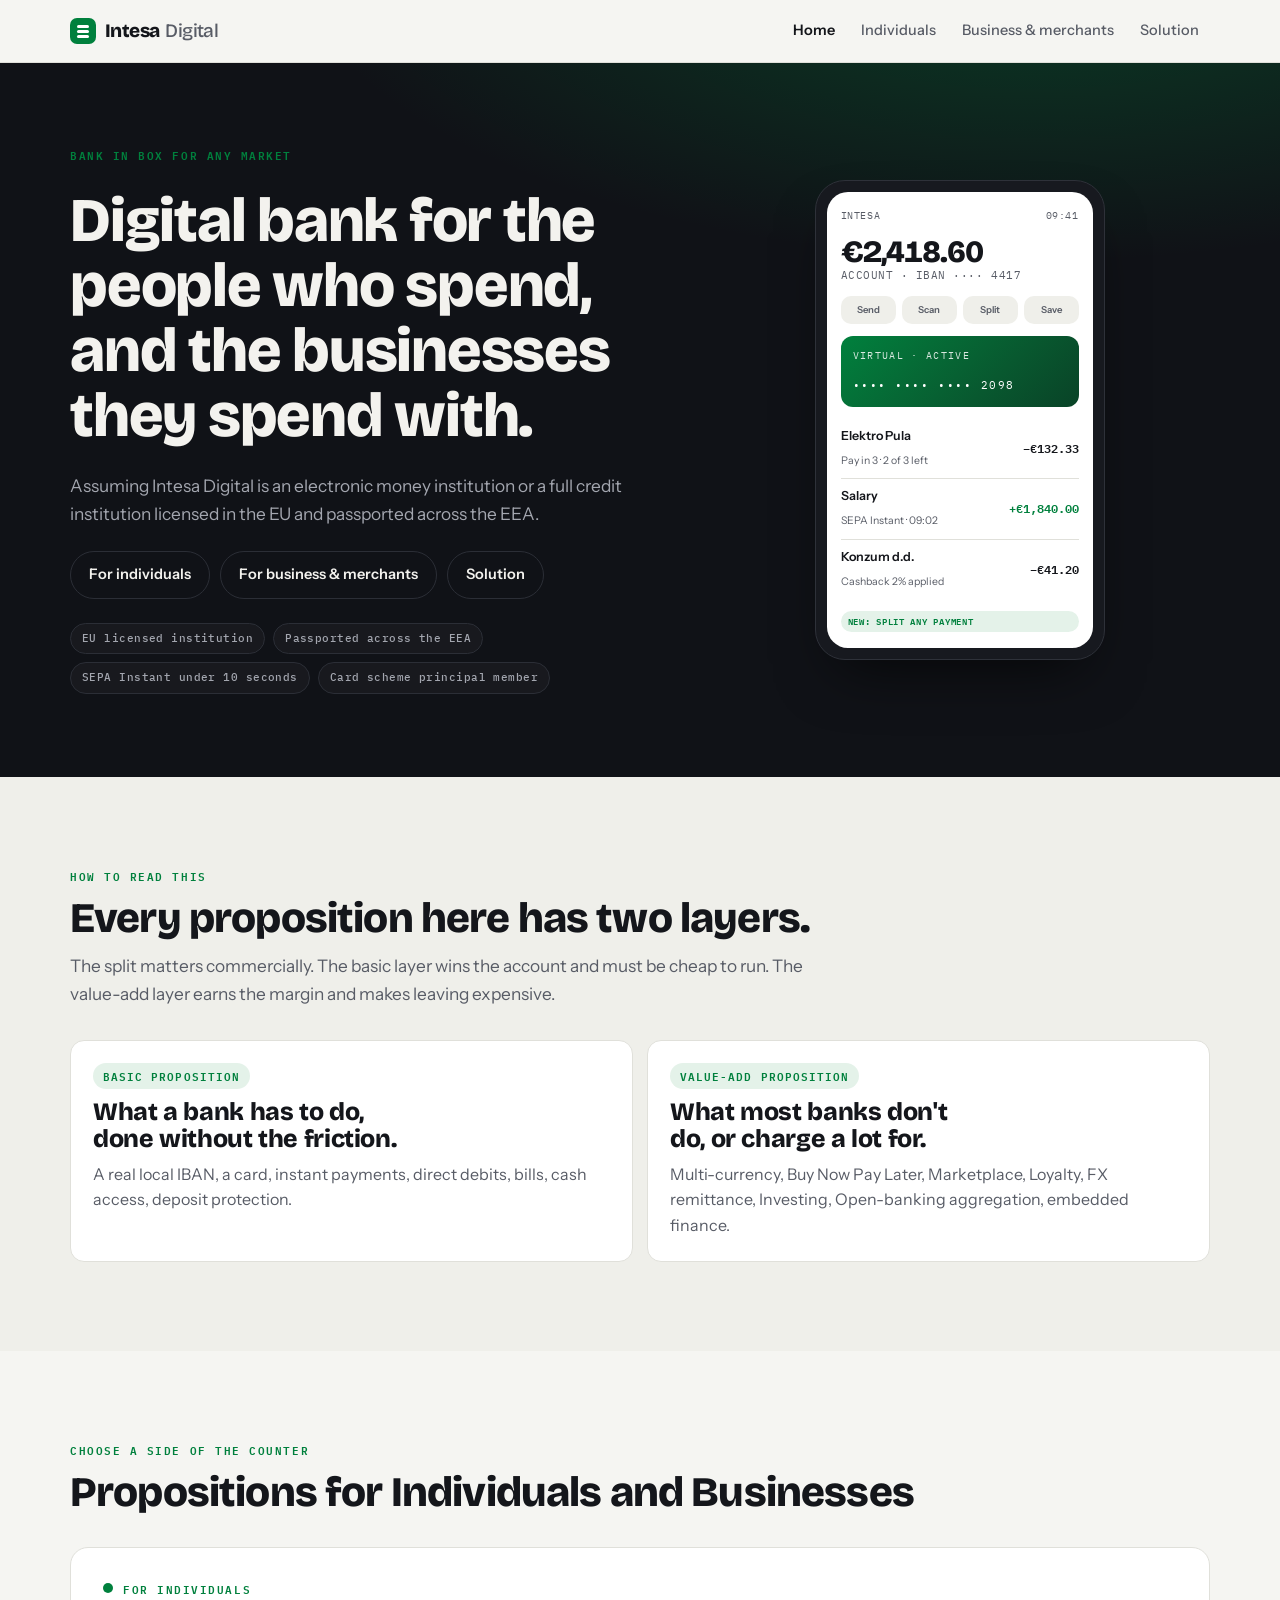
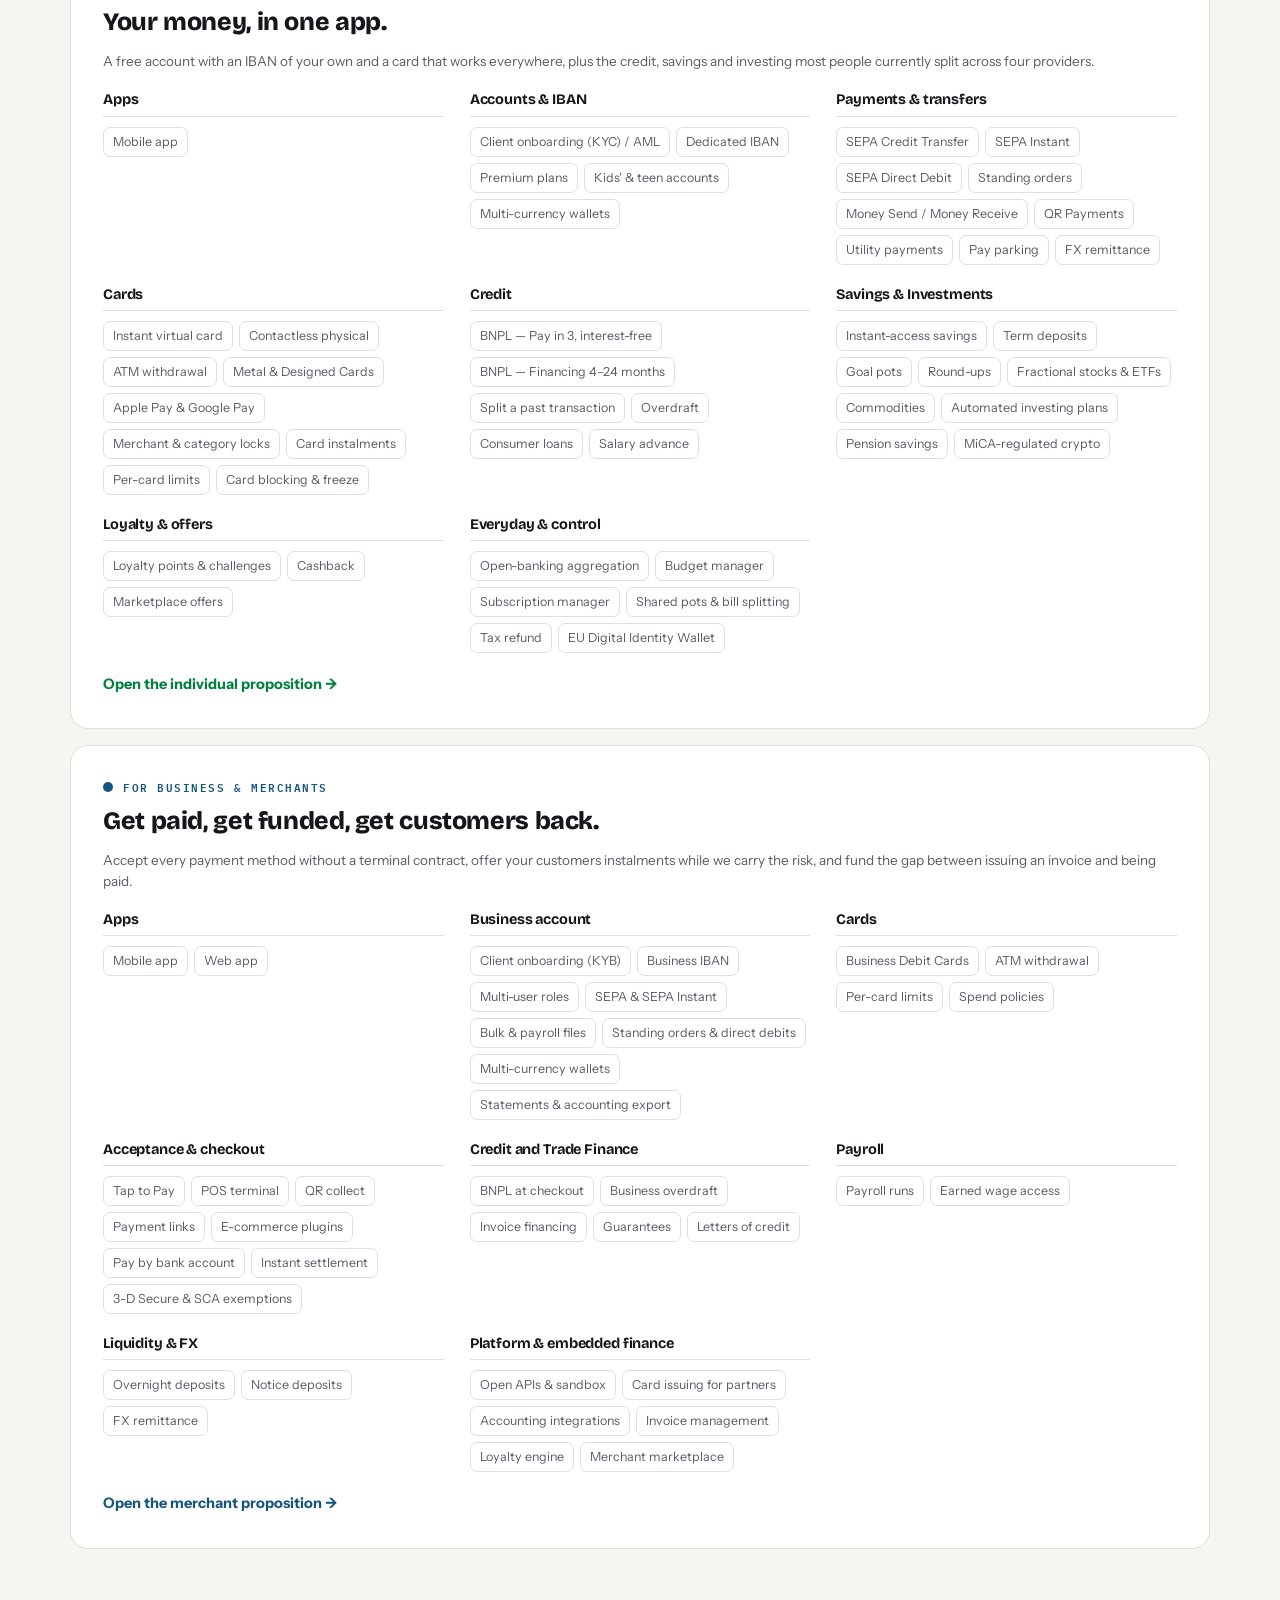
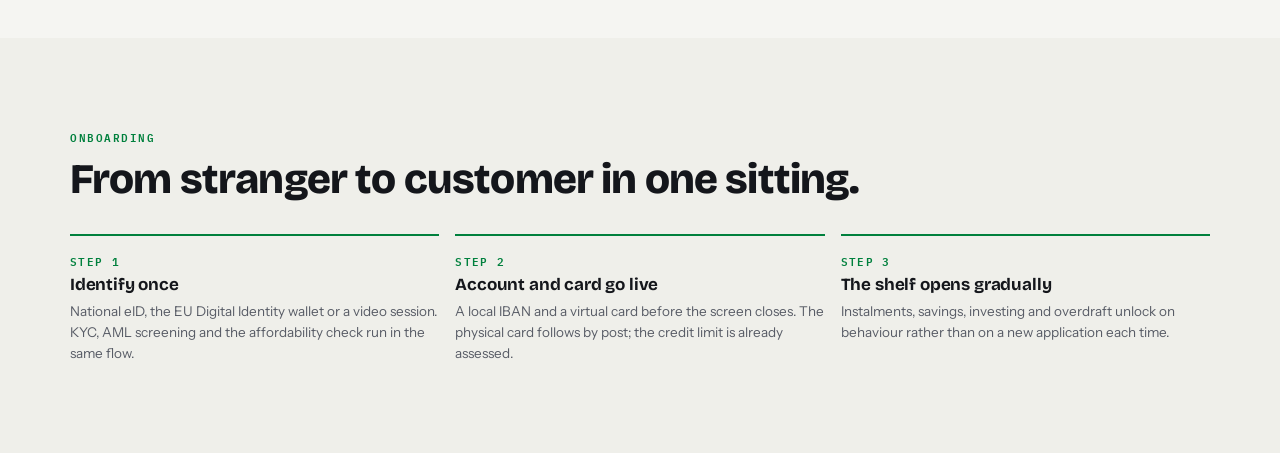
==== commit 7975a41d: "Solution page adjustment, Remove Phase approaach" ====
--- a/index.html
+++ b/index.html
@@ -8,7 +8,7 @@
 <meta name="theme-color" content="#00803D">
 <link rel="preconnect" href="https://fonts.googleapis.com">
 <link rel="preconnect" href="https://fonts.gstatic.com" crossorigin>
-<link rel="stylesheet" href="https://fonts.googleapis.com/css2?family=Bricolage+Grotesque:opsz,wght@12..96,400..800&family=IBM+Plex+Mono:wght@500;600&family=Instrument+Sans:wght@400..700&display=swap">
+<link rel="stylesheet" href="https://fonts.googleapis.com/css2?family=Archivo:wght@600;700&family=Bricolage+Grotesque:opsz,wght@12..96,400..800&family=IBM+Plex+Mono:wght@500;600&family=Instrument+Sans:wght@400..700&display=swap">
 <link rel="stylesheet" href="css/styles.css">
 </head>
 <body>
@@ -22,7 +22,6 @@
       <a href="#individuals" data-nav="individuals">Individuals</a>
       <a href="#business" data-nav="business">Business &amp; merchants</a>
       <a href="#solution" data-nav="solution">Solution</a>
-      <a href="#phases" data-nav="phases">Phase approach</a>
     </nav>
   </div>
 </header>
@@ -39,7 +38,6 @@
           <a class="btn btn-out" href="#individuals" data-nav="individuals">For individuals</a>
           <a class="btn btn-out" href="#business" data-nav="business">For business &amp; merchants</a>
           <a class="btn btn-out" href="#solution" data-nav="solution">Solution</a>
-          <a class="btn btn-out" href="#phases" data-nav="phases">Phase approach</a>
         </div>
         <ul class="chips">
           <li class="chip">EU licensed institution</li>
@@ -115,7 +113,7 @@
             <ul><li>Mobile app</li></ul>
           </div>
           <div class="fam"><h4>Accounts &amp; IBAN</h4>
-            <ul><li>Client onboarding (KYC)</li><li>Dedicated IBAN</li><li>Premium plans</li><li>Kids' &amp; teen accounts</li><li>Multi-currency wallets</li></ul>
+            <ul><li>Client onboarding (KYC) / AML</li><li>Dedicated IBAN</li><li>Premium plans</li><li>Kids' &amp; teen accounts</li><li>Multi-currency wallets</li></ul>
           </div>
           <div class="fam"><h4>Payments &amp; transfers</h4>
             <ul><li>SEPA Credit Transfer</li><li>SEPA Instant</li><li>SEPA Direct Debit</li><li>Standing orders</li><li>Money Send / Money Receive</li><li>QR Payments</li><li>Utility payments</li><li>Pay parking</li><li>FX remittance</li></ul>
@@ -205,7 +203,6 @@
           <a class="btn btn-pri" href="#individuals" data-nav="individuals">For individuals</a>
           <a class="btn btn-out" href="#business" data-nav="business">For business &amp; merchants</a>
           <a class="btn btn-out" href="#solution" data-nav="solution">Solution</a>
-          <a class="btn btn-out" href="#phases" data-nav="phases">Phase approach</a>
         </div>
         <ul class="chips">
           <li class="chip">Free account, real IBAN</li>
@@ -254,7 +251,7 @@
           <div class="card">
             <h3>Account &amp; IBAN</h3>
             <p>Getting the customer through the door, and giving them an IBAN of their own.</p>
-            <div class="taglist"><span class="tag">Client onboarding (KYC)</span><span class="tag">Dedicated IBAN</span></div>
+            <div class="taglist"><span class="tag">Client onboarding (KYC) / AML</span><span class="tag">Dedicated IBAN</span></div>
           </div>
           <div class="card">
             <h3>Payments</h3>
@@ -407,7 +404,6 @@
           <a class="btn btn-out" href="#individuals" data-nav="individuals">For individuals</a>
           <a class="btn btn-pri" href="#business" data-nav="business">For business &amp; merchants</a>
           <a class="btn btn-out" href="#solution" data-nav="solution">Solution</a>
-          <a class="btn btn-out" href="#phases" data-nav="phases">Phase approach</a>
         </div>
         <ul class="chips">
           <li class="chip">No setup fee, no terminal rental</li>
@@ -592,7 +588,6 @@
           <a class="btn btn-out" href="#individuals" data-nav="individuals">For individuals</a>
           <a class="btn btn-out" href="#business" data-nav="business">For business &amp; merchants</a>
           <a class="btn btn-pri" href="#solution" data-nav="solution">Solution</a>
-          <a class="btn btn-out" href="#phases" data-nav="phases">Phase approach</a>
         </div>
       </div>
     </div>
@@ -602,8 +597,8 @@
     <div class="wrap stack g32">
       <div class="stack g12">
         <p class="eyebrow">Microservice architecture</p>
-        <h2 class="h-lg">The diagram, as drawn.</h2>
-        <p class="lead">Generated from <code>Target Architecture - high level.drawio</code>, so it carries the same geometry and the same colours as the source file.</p>
+        <h2 class="h-lg">Microservice diagram</h2>
+        <p class="lead">Services, the systems they reach and the boundaries between them. Colour marks when each one arrives &mdash; what already runs, what Phase I builds, what waits for Phase II.</p>
       </div>
       <figure class="arch-fig">
 <svg class="arch-svg" viewBox="0 0 2147 582" xmlns="http://www.w3.org/2000/svg" role="img" aria-label="Target architecture — high level">
@@ -611,7 +606,7 @@
 <g font-family="Instrument Sans, Helvetica, Arial, sans-serif" fill="#1A1A1A">
 <rect x="714.0" y="111.06000000000006" width="1154.0" height="78.0" rx="0" fill="#fff2cc" stroke="#d6b656" stroke-width="1.0"/>
 <rect x="379.28" y="148.27000000000007" width="130.0" height="257.79" rx="0" fill="#fff2cc" stroke="#d6b656" stroke-width="1.0"/>
-<rect x="546.6999999999999" y="149.17999999999998" width="130.0" height="287.5" rx="0" fill="#fff2cc" stroke="#d6b656" stroke-width="1.0"/>
+<rect x="546.7" y="149.18000000000006" width="130.0" height="257.79" rx="0" fill="#fff2cc" stroke="#d6b656" stroke-width="1.0"/>
 <rect x="1902.5000000000002" y="195.68000000000006" width="130.0" height="156.04" rx="0" fill="#fff2cc" stroke="#d6b656" stroke-width="1.0"/>
 <rect x="712.0" y="204.06000000000006" width="1154.0" height="144.0" rx="0" fill="#fff2cc" stroke="#d6b656" stroke-width="1.0"/>
 <rect x="709.0" y="369.06000000000006" width="1154.0" height="84.0" rx="0" fill="#fff2cc" stroke="#d6b656" stroke-width="1.0"/>
@@ -655,17 +650,17 @@
 <text x="444.3" y="202.0" text-anchor="middle" dominant-baseline="central" font-size="12" font-weight="500">Underwriting</text>
 <rect x="137.0" y="189.72000000000008" width="120.0" height="60.0" rx="6" fill="#D4E1F5" stroke="#7EA6E0" stroke-width="1.0"/>
 <text x="197.0" y="219.7" text-anchor="middle" dominant-baseline="central" font-size="12" font-weight="500">Mobile iOS</text>
-<rect x="558.6999999999999" y="197.59000000000006" width="106.0" height="23.0" rx="6" fill="#f0a30a" stroke="#BD7000" stroke-width="1.0"/>
-<text x="611.7" y="209.1" text-anchor="middle" dominant-baseline="central" font-size="10.0" font-weight="500">Account API Set</text>
+<rect x="558.6999999999999" y="199.84000000000003" width="106.0" height="23.0" rx="6" fill="#f0a30a" stroke="#BD7000" stroke-width="1.0"/>
+<text x="611.7" y="211.3" text-anchor="middle" dominant-baseline="central" font-size="10.0" font-weight="500">Customer API Set</text>
 <text x="826.0" y="217.0" text-anchor="middle" dominant-baseline="central" font-size="12" font-weight="700">Core Banking System microservices</text>
 <rect x="1907.5" y="204.34000000000006" width="124.5" height="60.0" rx="6" fill="#D4E1F5" stroke="#7EA6E0" stroke-width="1.0"/>
 <text x="1969.8" y="234.3" text-anchor="middle" dominant-baseline="central" font-size="12" font-weight="500">API</text>
 <g stroke="#36393d" stroke-width="1.4" fill="none"><circle cx="39.0" cy="222.3" r="7"/><path d="M39.0 229.3V248.3M28.0 236.3H50.0M39.0 248.3L28.0 264.3M39.0 248.3L50.0 264.3"/></g>
 <path d="M2032.0 214.34000000000006L2052.0 234.34000000000006L2032.0 254.34000000000006L2012.0 234.34000000000006z" fill="#D4E1F5" stroke="#7EA6E0"/>
 <path d="M1903.0 215.59000000000006L1923.0 235.59000000000006L1903.0 255.59000000000006L1883.0 235.59000000000006z" fill="#D4E1F5" stroke="#7EA6E0"/>
-<rect x="558.6999999999999" y="233.84000000000003" width="106.0" height="23.0" rx="6" fill="#f0a30a" stroke="#BD7000" stroke-width="1.0"/>
-<text x="611.7" y="245.3" text-anchor="middle" dominant-baseline="central" font-size="10.0" font-weight="500">Customer API Set</text>
-<rect x="707.58" y="240.06000000000006" width="273.42" height="91.0" rx="6" fill="none" stroke="#light-dark(#ff0000, #ededed)" stroke-width="3.0"/>
+<rect x="558.6999999999999" y="234.06000000000006" width="106.0" height="23.0" rx="6" fill="#f0a30a" stroke="#BD7000" stroke-width="1.0"/>
+<text x="611.7" y="245.6" text-anchor="middle" dominant-baseline="central" font-size="10.0" font-weight="500">Accounts API Set</text>
+<rect x="707.58" y="240.06000000000006" width="273.42" height="91.0" rx="6" fill="none" stroke="#ff0000" stroke-width="3.0"/>
 <rect x="1100.0" y="249.5200000000001" width="120.0" height="60.0" rx="6" fill="#D4E1F5" stroke="#7EA6E0" stroke-width="1.0"/>
 <text x="1160.0" y="272.1" text-anchor="middle" dominant-baseline="central" font-size="12" font-weight="500">Accounts /</text>
 <text x="1160.0" y="287.0" text-anchor="middle" dominant-baseline="central" font-size="12" font-weight="500">Deposits</text>
@@ -688,8 +683,8 @@
 <text x="1542.0" y="281.3" text-anchor="middle" dominant-baseline="central" font-size="12" font-weight="500">Fees</text>
 <rect x="384.28" y="253.01999999999998" width="120.0" height="60.0" rx="6" fill="#D4E1F5" stroke="#7EA6E0" stroke-width="1.0"/>
 <text x="444.3" y="283.0" text-anchor="middle" dominant-baseline="central" font-size="12" font-weight="500">Onboarding</text>
-<rect x="558.6999999999999" y="270.34000000000003" width="106.0" height="23.0" rx="6" fill="#f0a30a" stroke="#BD7000" stroke-width="1.0"/>
-<text x="611.7" y="281.8" text-anchor="middle" dominant-baseline="central" font-size="10.0" font-weight="500">Accounts API Set</text>
+<rect x="558.6999999999999" y="265.67" width="106.0" height="23.0" rx="6" fill="#D5E8D4" stroke="#78A25F" stroke-width="1.0"/>
+<text x="611.7" y="277.2" text-anchor="middle" dominant-baseline="central" font-size="12" font-weight="500">Loans API Set</text>
 <rect x="137.0" y="274.7200000000001" width="120.0" height="60.0" rx="6" fill="#D4E1F5" stroke="#7EA6E0" stroke-width="1.0"/>
 <text x="197.0" y="304.7" text-anchor="middle" dominant-baseline="central" font-size="12" font-weight="500">Merchant Web</text>
 <rect x="1907.5000000000002" y="277.43" width="120.0" height="60.0" rx="6" fill="#D4E1F5" stroke="#7EA6E0" stroke-width="1.0"/>
@@ -699,18 +694,19 @@
 <text x="1967.5" y="329.8" text-anchor="middle" dominant-baseline="central" font-size="12" font-weight="500">RabbitMQ, ...)</text>
 <path d="M2031.5000000000005 287.43L2051.5000000000005 307.43L2031.5000000000005 327.43L2011.5000000000005 307.43z" fill="#D4E1F5" stroke="#7EA6E0"/>
 <path d="M1901.5000000000002 288.68L1921.5000000000002 308.68L1901.5000000000002 328.68L1881.5000000000002 308.68z" fill="#D4E1F5" stroke="#7EA6E0"/>
-<rect x="557.6999999999999" y="302.84000000000003" width="106.0" height="23.0" rx="6" fill="#D5E8D4" stroke="#78A25F" stroke-width="1.0"/>
-<text x="610.7" y="314.3" text-anchor="middle" dominant-baseline="central" font-size="12" font-weight="500">Loans API Set</text>
-<rect x="557.6999999999999" y="333.42999999999995" width="106.0" height="23.0" rx="6" fill="#f0a30a" stroke="#BD7000" stroke-width="1.0"/>
-<text x="610.7" y="344.9" text-anchor="middle" dominant-baseline="central" font-size="10.0" font-weight="500">Payments API Set</text>
+<rect x="558.6999999999999" y="300.05999999999995" width="106.0" height="23.0" rx="6" fill="#f0a30a" stroke="#BD7000" stroke-width="1.0"/>
+<text x="611.7" y="311.6" text-anchor="middle" dominant-baseline="central" font-size="10.0" font-weight="500">Payments API Set</text>
+<rect x="558.6999999999999" y="332.05999999999995" width="106.0" height="23.0" rx="6" fill="#f0a30a" stroke="#BD7000" stroke-width="1.0"/>
+<text x="611.7" y="343.6" text-anchor="middle" dominant-baseline="central" font-size="10.0" font-weight="500">Cards API Set</text>
 <rect x="384.28" y="334.72" width="120.0" height="60.0" rx="6" fill="#D4E1F5" stroke="#7EA6E0" stroke-width="1.0"/>
 <text x="444.3" y="364.7" text-anchor="middle" dominant-baseline="central" font-size="12" font-weight="500">BPM Engine</text>
 <rect x="137.0" y="355.97" width="120.0" height="60.0" rx="6" fill="#D4E1F5" stroke="#7EA6E0" stroke-width="1.0"/>
 <text x="197.0" y="378.5" text-anchor="middle" dominant-baseline="central" font-size="12" font-weight="500">Intesa</text>
 <text x="197.0" y="393.4" text-anchor="middle" dominant-baseline="central" font-size="12" font-weight="500">Back-office</text>
+<rect x="558.6999999999999" y="364.72" width="106.0" height="23.0" rx="6" fill="#f0a30a" stroke="#BD7000" stroke-width="1.0"/>
+<text x="611.7" y="370.0" text-anchor="middle" dominant-baseline="central" font-size="10.0" font-weight="500">Notifications API</text>
+<text x="611.7" y="382.4" text-anchor="middle" dominant-baseline="central" font-size="10.0" font-weight="500">Set</text>
 <text x="785.0" y="379.7" text-anchor="middle" dominant-baseline="central" font-size="12" font-weight="700">3rd party integration</text>
-<rect x="558.6999999999999" y="367.42999999999995" width="106.0" height="23.0" rx="6" fill="#f0a30a" stroke="#BD7000" stroke-width="1.0"/>
-<text x="611.7" y="378.9" text-anchor="middle" dominant-baseline="central" font-size="10.0" font-weight="500">Cards API Set</text>
 <rect x="850.0" y="377.43" width="120.0" height="60.0" rx="6" fill="#D4E1F5" stroke="#7EA6E0" stroke-width="1.0"/>
 <text x="910.0" y="400.0" text-anchor="middle" dominant-baseline="central" font-size="12" font-weight="500">Cards</text>
 <text x="910.0" y="414.9" text-anchor="middle" dominant-baseline="central" font-size="12" font-weight="500">integration</text>
@@ -723,9 +719,6 @@
 <rect x="1228.0" y="381.06" width="120.0" height="60.0" rx="6" fill="#D4E1F5" stroke="#7EA6E0" stroke-width="1.0"/>
 <text x="1288.0" y="403.6" text-anchor="middle" dominant-baseline="central" font-size="12" font-weight="500">Digital</text>
 <text x="1288.0" y="418.5" text-anchor="middle" dominant-baseline="central" font-size="12" font-weight="500">signature</text>
-<rect x="558.6999999999999" y="401.59000000000003" width="106.0" height="23.0" rx="6" fill="#f0a30a" stroke="#BD7000" stroke-width="1.0"/>
-<text x="611.7" y="406.9" text-anchor="middle" dominant-baseline="central" font-size="10.0" font-weight="500">Notifications API</text>
-<text x="611.7" y="419.3" text-anchor="middle" dominant-baseline="central" font-size="10.0" font-weight="500">Set</text>
 <text x="605.5" y="465.1" text-anchor="middle" dominant-baseline="central" font-size="12" font-weight="700">Legend</text>
 <path d="M1610.0 482.06000000000006a68.0 9 0 0 1 136.0 0v62.0a68.0 9 0 0 1 -136.0 0z" fill="#E6E6E6" stroke="#432D57"/><path d="M1610.0 482.06000000000006a68.0 9 0 0 0 136.0 0" fill="none" stroke="#432D57"/>
 <text x="1678.0" y="513.1" text-anchor="middle" dominant-baseline="central" font-size="12" font-weight="500">Data Lake</text>
@@ -747,7 +740,7 @@
 <rect x="554.1999999999999" y="512.34" width="120.0" height="18.0" rx="6" fill="#D4E1F5" stroke="#7EA6E0" stroke-width="1.0"/>
 <text x="614.2" y="521.3" text-anchor="middle" dominant-baseline="central" font-size="12" font-weight="500">MVP I phase</text>
 <rect x="554.1999999999999" y="540.34" width="120.0" height="18.0" rx="6" fill="#E6E6E6" stroke="#82b366" stroke-width="1.0"/>
-<text x="614.2" y="549.3" text-anchor="middle" dominant-baseline="central" font-size="12" font-weight="500">MVP Phasse II</text>
+<text x="614.2" y="549.3" text-anchor="middle" dominant-baseline="central" font-size="12" font-weight="500">MVP Phase II</text>
 </g>
 </svg>
       </figure>
@@ -771,209 +764,108 @@
       <div class="arch">
         <div class="layer-row">
           <div class="layer-head"><h3>Front end</h3><p>What the customer and the back office touch.</p></div>
-          <div class="layer-nodes"><div class="node n-p1">Mobile Android</div><div class="node n-p1">Mobile iOS</div><div class="node n-p1">Merchant Web</div><div class="node n-p1">Intesa back-office</div></div>
+          <div class="layer-nodes">
+            <div class="node el n-p1"><b class="sym" data-z="1">An</b><i class="lbl">Mobile Android</i></div>
+            <div class="node el n-p1"><b class="sym" data-z="2">iOS</b><i class="lbl">Mobile iOS</i></div>
+            <div class="node el n-p1"><b class="sym" data-z="3">Mw</b><i class="lbl">Merchant Web</i></div>
+            <div class="node el n-p1"><b class="sym" data-z="4">Bo</b><i class="lbl">Intesa back-office</i></div>
+          </div>
         </div>
         <div class="layer-row">
           <div class="layer-head"><h3>Authentication</h3><p>A single authentication boundary across every front end.</p></div>
-          <div class="layer-nodes"><div class="node n-p1">Authentication</div></div>
+          <div class="layer-nodes">
+            <div class="node el n-p1"><b class="sym" data-z="5">Au</b><i class="lbl">Authentication</i></div>
+          </div>
         </div>
         <div class="layer-row">
           <div class="layer-head"><h3>Orchestration</h3><p>Sirius Mixer / BPM. Processes that run long and span several services.</p></div>
-          <div class="layer-nodes"><div class="node n-p1">Underwriting</div><div class="node n-p1">Onboarding</div><div class="node n-p1">BPM engine</div></div>
+          <div class="layer-nodes">
+            <div class="node el n-p1"><b class="sym" data-z="6">Un</b><i class="lbl">Underwriting</i></div>
+            <div class="node el n-p1"><b class="sym" data-z="7">On</b><i class="lbl">Onboarding</i></div>
+            <div class="node el n-p1"><b class="sym" data-z="8">BPM</b><i class="lbl">BPM engine</i></div>
+          </div>
         </div>
         <div class="layer-row">
           <div class="layer-head"><h3>API gateway</h3><p>One versioned API set per domain, so no front end calls a service directly.</p></div>
-          <div class="layer-nodes"><div class="node n-api">Health</div><div class="node n-api">Account</div><div class="node n-api">Customer</div><div class="node n-api">Accounts</div><div class="node n-done">Loans</div><div class="node n-api">Payments</div><div class="node n-api">Cards</div><div class="node n-api">Notifications</div></div>
+          <div class="layer-nodes">
+            <div class="node el n-api"><b class="sym" data-z="9">He</b><i class="lbl">Health</i></div>
+            <div class="node el n-api"><b class="sym" data-z="10">Cu</b><i class="lbl">Customer</i></div>
+            <div class="node el n-api"><b class="sym" data-z="11">Ac</b><i class="lbl">Accounts</i></div>
+            <div class="node el n-done"><b class="sym" data-z="12">Lo</b><i class="lbl">Loans</i></div>
+            <div class="node el n-api"><b class="sym" data-z="13">Pa</b><i class="lbl">Payments</i></div>
+            <div class="node el n-api"><b class="sym" data-z="14">Ca</b><i class="lbl">Cards</i></div>
+            <div class="node el n-api"><b class="sym" data-z="15">No</b><i class="lbl">Notifications</i></div>
+          </div>
         </div>
         <div class="layer-row">
           <div class="layer-head"><h3>Core banking services</h3><p>The ledger and the business logic. Lending already runs; everything beside it is the Phase I build.</p></div>
-          <div class="layer-nodes"><div class="node n-done">Loan management<span>loan-service</span></div><div class="node n-done">Decision engine<span>decision-service</span></div><div class="node n-p1">Clients<span>client-service</span></div><div class="node n-p1">Accounts / Deposits<span>accounts-deposits-service</span></div><div class="node n-p1">GL bookings<span>accounting-service</span></div><div class="node n-p1">Reference data</div><div class="node n-p1">Fees</div><div class="node n-p1">Marketplace<span>marketplace</span></div><div class="node n-p1">Loyalty<span>loyalty-service</span></div></div>
+          <div class="layer-nodes">
+            <div class="node el n-done"><b class="sym" data-z="16">Lo</b><span class="txt"><i class="lbl">Loan management</i><em class="sub">loan-service</em></span></div>
+            <div class="node el n-done"><b class="sym" data-z="17">De</b><span class="txt"><i class="lbl">Decision engine</i><em class="sub">decision-service</em></span></div>
+            <div class="node el n-p1"><b class="sym" data-z="18">Cl</b><span class="txt"><i class="lbl">Clients</i><em class="sub">client-service</em></span></div>
+            <div class="node el n-p1"><b class="sym" data-z="19">Ac</b><span class="txt"><i class="lbl">Accounts / Deposits</i><em class="sub">accounts-deposits-service</em></span></div>
+            <div class="node el n-p1"><b class="sym" data-z="20">GL</b><span class="txt"><i class="lbl">GL bookings</i><em class="sub">accounting-service</em></span></div>
+            <div class="node el n-p1"><b class="sym" data-z="21">Rd</b><span class="txt"><i class="lbl">Reference data</i><em class="sub">reference-data-service</em></span></div>
+            <div class="node el n-p1"><b class="sym" data-z="22">Fe</b><span class="txt"><i class="lbl">Fees</i><em class="sub">fee-service</em></span></div>
+            <div class="node el n-p1"><b class="sym" data-z="23">Ma</b><span class="txt"><i class="lbl">Marketplace</i><em class="sub">marketplace</em></span></div>
+            <div class="node el n-p1"><b class="sym" data-z="24">Loy</b><span class="txt"><i class="lbl">Loyalty</i><em class="sub">loyalty-service</em></span></div>
+          </div>
         </div>
         <div class="layer-row">
           <div class="layer-head"><h3>Third-party integration</h3><p>One adapter per outside system, so a provider can be replaced without touching the core.</p></div>
-          <div class="layer-nodes"><div class="node n-p1">Payments<span>payment-service</span></div><div class="node n-p1">Cards<span>card-service</span></div><div class="node n-p1">Core banking</div><div class="node n-p1">Digital signature<span>digsig-service</span></div></div>
+          <div class="layer-nodes">
+            <div class="node el n-p1"><b class="sym" data-z="25">Pa</b><span class="txt"><i class="lbl">Payments</i><em class="sub">payment-service</em></span></div>
+            <div class="node el n-p1"><b class="sym" data-z="26">Ca</b><span class="txt"><i class="lbl">Cards</i><em class="sub">card-service</em></span></div>
+            <div class="node el n-p1"><b class="sym" data-z="27">Co</b><span class="txt"><i class="lbl">Core banking</i><em class="sub">core-integration-service</em></span></div>
+            <div class="node el n-p1"><b class="sym" data-z="28">DS</b><span class="txt"><i class="lbl">Digital signature</i><em class="sub">digsig-service</em></span></div>
+          </div>
         </div>
         <div class="layer-row">
           <div class="layer-head"><h3>Providers</h3><p>Bought, not built. Each one sits behind the adapter above it.</p></div>
-          <div class="layer-nodes"><div class="node n-p1">Payment processor</div><div class="node n-p1">Card processor</div><div class="node n-p1">Core banking system</div><div class="node n-p1">Digital signature provider</div></div>
+          <div class="layer-nodes">
+            <div class="node el n-p1"><b class="sym" data-z="29">Pa</b><i class="lbl">Payment processor</i></div>
+            <div class="node el n-p1"><b class="sym" data-z="30">Ca</b><i class="lbl">Card processor</i></div>
+            <div class="node el n-p1"><b class="sym" data-z="31">Co</b><i class="lbl">Core banking system</i></div>
+            <div class="node el n-p1"><b class="sym" data-z="32">DS</b><i class="lbl">Digital signature provider</i></div>
+          </div>
         </div>
         <div class="layer-row">
           <div class="layer-head"><h3>Future integrations</h3><p>Adapters that arrive with phase II, or later.</p></div>
-          <div class="layer-nodes"><div class="node n-p2">FX</div><div class="node n-p2">Trade finance</div><div class="node n-p2">Stock trading</div><div class="node n-p2">Notifications</div><div class="node n-ext">Crypto trading</div></div>
+          <div class="layer-nodes">
+            <div class="node el n-p2"><b class="sym" data-z="33">FX</b><span class="txt"><i class="lbl">FX</i><em class="sub">fx-integration-service</em></span></div>
+            <div class="node el n-p2"><b class="sym" data-z="34">Tr</b><span class="txt"><i class="lbl">Trade finance</i><em class="sub">trade-finance-integration-service</em></span></div>
+            <div class="node el n-p2"><b class="sym" data-z="35">St</b><span class="txt"><i class="lbl">Stock trading</i><em class="sub">stock-trading-integration-service</em></span></div>
+            <div class="node el n-p2"><b class="sym" data-z="36">No</b><span class="txt"><i class="lbl">Notifications</i><em class="sub">notification-integration-service</em></span></div>
+            <div class="node el n-ext"><b class="sym" data-z="37">Cr</b><span class="txt"><i class="lbl">Crypto trading</i><em class="sub">crypto-trading-integration-service</em></span></div>
+          </div>
         </div>
         <div class="layer-row">
           <div class="layer-head"><h3>External systems</h3><p>Outside the perimeter entirely, reached through the adapters above.</p></div>
-          <div class="layer-nodes"><div class="node n-p2">Infobip</div><div class="node n-ext">FX venue</div><div class="node n-ext">Trade finance</div><div class="node n-ext">Crypto exchange</div><div class="node n-ext">Stock trading</div></div>
+          <div class="layer-nodes">
+            <div class="node el n-ext"><b class="sym" data-z="38">FX</b><i class="lbl">FX venue</i></div>
+            <div class="node el n-ext"><b class="sym" data-z="39">Tr</b><i class="lbl">Trade finance</i></div>
+            <div class="node el n-ext"><b class="sym" data-z="40">St</b><i class="lbl">Stock trading</i></div>
+            <div class="node el n-p2"><b class="sym" data-z="41">No</b><i class="lbl">Infobip</i></div>
+            <div class="node el n-ext"><b class="sym" data-z="42">Cr</b><i class="lbl">Crypto exchange</i></div>
+          </div>
         </div>
         <div class="layer-row">
           <div class="layer-head"><h3>Communication &amp; data</h3><p>How services talk, and where the data lands.</p></div>
-          <div class="layer-nodes"><div class="node n-p1">REST APIs</div><div class="node n-p1">Kafka / RabbitMQ</div><div class="node n-ext">Hazelcast</div><div class="node n-ext">Data lake</div></div>
-        </div>
-      </div>
-    </div>
-  </section>
-
-  <section class="band">
-    <div class="wrap stack g32">
-      <div class="stack g12">
-        <p class="eyebrow">How to read it</p>
-        <h2 class="h-lg">What already runs, what Phase I builds, and what waits.</h2>
-      </div>
-      <div class="grid g-2">
-        <div class="card">
-          <h3>Lending and decisioning already run</h3>
-          <p>The loan management system, the decision engine and the loans API set are built and in service. They carry the instalment products, the scoring, the limits and the pricing &mdash; which is why they were never candidates for a bought module.</p>
-        </div>
-        <div class="card">
-          <h3>Phase I is the rest of the bank</h3>
-          <p>Clients, accounts and deposits, general ledger, reference data and fees, plus marketplace and loyalty, the four front ends, the orchestration layer and the adapters to the payment processor, card processor, core banking system and signing provider. It is a large phase because it is everything except the lending that already exists.</p>
-        </div>
-        <div class="card">
-          <h3>One adapter per outside system</h3>
-          <p>Payments, cards, core banking and digital signature each sit behind their own integration service, and services talk over REST where a synchronous answer is needed and over Kafka or RabbitMQ where it is not. That is what lets a provider be swapped, and what makes the phase II modules additive rather than invasive.</p>
-        </div>
-        <div class="card">
-          <h3>Phase II is reach, not foundation</h3>
-          <p>FX, trade finance and stock trading adapters, and notifications through a provider such as Infobip. None of them is needed for the bank to open; each one extends what it can offer once it has.</p>
-        </div>
-      </div>
-    </div>
-  </section>
+          <div class="layer-nodes">
+            <div class="node el n-p1"><b class="sym" data-z="43">Api</b><i class="lbl">ReST APIs</i></div>
+            <div class="node el n-p1"><b class="sym" data-z="44">MQ</b><i class="lbl">Kafka / RabbitMQ</i></div>
+            <div class="node el n-ext"><b class="sym" data-z="45">Ha</b><i class="lbl">Hazelcast</i></div>
+            <div class="node el n-ext"><b class="sym" data-z="46">DL</b><i class="lbl">Data lake</i></div>
+          </div>
+        </div>
+      </div>
+    </div>
+  </section>
+
+  
 </main>
 
 <!-- ===================== PHASE APPROACH ===================== -->
-<main id="page-phases" hidden>
-  <section class="hero">
-    <div class="wrap hero-in hero-in--wide">
-      <div class="stack g24">
-        <p class="eyebrow">Phase approach</p>
-        <h1 class="h-xl">A complete core first, extensions after it is live.</h1>
-        <p class="lead">Phase I is not a pilot. Every module in it goes live together and gives a working bank end to end: infrastructure, accounts and ledger, lending, payments, cards, onboarding, signing and notifications. Phase II adds the optional capabilities once the core is stable.</p>
-        <div class="ctas">
-        <div class="ctas">
-          <a class="btn btn-out" href="#home" data-nav="home">Home</a>
-          <a class="btn btn-out" href="#individuals" data-nav="individuals">For individuals</a>
-          <a class="btn btn-out" href="#business" data-nav="business">For business &amp; merchants</a>
-          <a class="btn btn-out" href="#solution" data-nav="solution">Solution</a>
-          <a class="btn btn-pri" href="#phases" data-nav="phases">Phase approach</a>
-        </div>
-        </div>
-      </div>
-    </div>
-  </section>
-
-  <section class="band">
-    <div class="wrap stack g32">
-      <div class="stack g12">
-        <p class="eyebrow">Phase I &middot; core platform</p>
-        <h2 class="h-lg">The operational core, delivered and live together.</h2>
-        <p class="lead">These modules are non-negotiable. They deploy first and go live as one. Accounts and deposits ship together here; the potential split is a phase II item.</p>
-      </div>
-      <div class="grid g-3">
-        <div class="card card--p1">
-          <h3>Platform infrastructure</h3>
-<p class="svc">auth-service-boundaries</p>          <p>Cloud setup, authentication, authorisation, and inter-service communication over Kafka or RabbitMQ.</p>
-        </div>
-        <div class="card card--p1">
-          <h3>Administration</h3>
-<p class="svc">admin-service-boundaries</p>          <p>Dismantling organisation, branches setup, and fees from the lending module.</p>
-        </div>
-        <div class="card card--p1">
-          <h3>Accounts &amp; ledger</h3>
-<p class="svc">accounts-deposits-service-boundaries &middot; accounting-service-boundaries</p>          <p>Accounts and deposits together with product configuration. General ledger with real-time postings.</p>
-        </div>
-        <div class="card card--p1">
-          <h3>Lending — phase I</h3>
-<p class="svc">loan-service-boundaries &middot; decision-service-boundaries</p>          <p>Decision engine and scoring. Loan lifecycle, schedules, accruals and penalties.</p>
-        </div>
-        <div class="card card--p1">
-          <h3>Payments integration — phase I</h3>
-<p class="svc">payment-service-boundaries</p>          <p>Integration to the IBAN sponsorship payment processor.</p>
-        </div>
-        <div class="card card--p1">
-          <h3>Cards integration</h3>
-<p class="svc">card-service-boundaries</p>          <p>Debit and credit card issuance, authorisation hooks, scheme connectivity.</p>
-        </div>
-        <div class="card card--p1">
-          <h3>Client onboarding</h3>
-<p class="svc">client-service-boundaries</p>          <p>KYC and AML provider selection, then KYC and AML integration.</p>
-        </div>
-        <div class="card card--p1">
-          <h3>Digital signature</h3>
-<p class="svc">digsig-service-boundaries</p>          <p>Electronic document signing, qualified e-signature workflows, audit trail.</p>
-        </div>
-        <div class="card card--p1">
-          <h3>Notifications — phase I</h3>
-<p class="svc">sms-notifications-service-boundaries</p>          <p>Multi-channel notifications across SMS, push, email and in-app.</p>
-        </div>
-        <div class="card card--p1">
-          <h3>Marketplace</h3>
-<p class="svc">marketplace-boundaries</p>          <p>Third-party product and service marketplace integrated with the core banking flows.</p>
-        </div>
-        <div class="card card--p1">
-          <h3>Loyalty</h3>
-<p class="svc">loyalty-service-boundaries</p>          <p>Collecting events, reward points, challenges and redemptions.</p>
-        </div>
-      </div>
-    </div>
-  </section>
-
-  <section class="band band--alt">
-    <div class="wrap stack g32">
-      <div class="stack g12">
-        <p class="eyebrow">Phase II &middot; extensions</p>
-        <h2 class="h-lg">Activated individually after go-live.</h2>
-        <p class="lead">Each one integrates with the phase I services and can be switched on when the business needs it, rather than all at once.</p>
-      </div>
-      <div class="grid g-3">
-        <div class="card card--p2">
-          <h3>FX remittance</h3>
-<p class="svc">fx-remittance-service-boundaries</p>          <p>Integration to an FX rail provider.</p>
-        </div>
-        <div class="card card--p2">
-          <h3>Notifications — phase II</h3>
-<p class="svc">sms-notifications-service-boundaries</p>          <p>Possible integration with a third-party provider such as Infobip, across SMS, push, email and in-app.</p>
-        </div>
-        <div class="card card--p2">
-          <h3>Assets</h3>
-<p class="svc">crypto-service-boundaries</p>          <p>Cryptocurrency custody and stock trading integration.</p>
-        </div>
-        <div class="card card--p2">
-          <h3>Lending — phase II</h3>
-<p class="svc">origination-service-boundaries &middot; collateral-service-boundaries</p>          <p>Technology change from .NET to Java. Loan application. Collaterals — valuation, lien management, pledging.</p>
-        </div>
-        <div class="card card--p2">
-          <h3>Accounts — phase II</h3>
-<p class="svc">accounts-deposits-service-boundaries</p>          <p>Potential split of accounts and deposits.</p>
-        </div>
-        <div class="card card--p2">
-          <h3>Payment integration — phase II</h3>
-<p class="svc">payment-service-boundaries</p>          <p>Direct SEPA SCT and SCT Inst access. Payment orchestration.</p>
-        </div>
-      </div>
-    </div>
-  </section>
-
-  <section class="band">
-    <div class="wrap stack g32">
-      <div class="stack g12">
-        <p class="eyebrow">Out of scope</p>
-        <h2 class="h-lg">Not part of this delivery.</h2>
-        <p class="lead">Candidates for a later phase or for a third-party provider. Named here so they are not assumed in.</p>
-      </div>
-      <div class="grid g-3">
-        <div class="card card--p3">
-          <h3>IFRS9 reporting</h3>
-<p class="svc">ifrs9-service-boundaries</p>          <p>Provision calculation, stage classification, ECL modelling and regulatory reporting.</p>
-        </div>
-        <div class="card card--p3">
-          <h3>Orchestration</h3>
-          <p>BPM engine and long-running process orchestration across services.</p>
-        </div>
-      </div>
-    </div>
-  </section>
-</main>
 
 <!-- product detail, opened by clicking any catalogue chip -->
 <div class="pm" id="pm" hidden>
--- a/css/styles.css
+++ b/css/styles.css
@@ -356,6 +356,47 @@
 .n-p2{background:#E6E6E6;border-color:#82B366}
 .n-api{background:#F0A30A;border-color:#BD7000;font-family:var(--f-mono);font-size:11px}
 .n-ext{background:#E6E6E6;border-color:#36393D}
+
+/* Element-tile chips on the Solution page: the service's first letters set as a
+   periodic-table symbol with a position number, the phase colour kept in the chip
+   body so the legend above still reads. Type is the site's own display face. */
+.node.el{
+  flex-direction:row;align-items:center;gap:9px;
+  padding:5px 13px 5px 5px;border-radius:10px;
+}
+.node.el .sym{
+  position:relative;flex:0 0 auto;
+  display:flex;align-items:center;justify-content:center;
+  min-width:36px;height:36px;padding:0 6px;box-sizing:border-box;
+  background:var(--sym);border-radius:4px;
+  font-family:"Archivo",var(--f-display),sans-serif;
+  font-weight:700;font-size:17px;letter-spacing:-.01em;line-height:1;
+  color:#fff;
+}
+.node.el .sym::after{
+  content:attr(data-z);position:absolute;top:2px;left:4px;
+  font-family:var(--f-mono);font-weight:500;font-size:7.5px;letter-spacing:0;
+  color:rgba(255,255,255,.78);
+}
+.node.el .lbl{
+  font-style:normal;font-family:var(--f-display);font-weight:700;
+  font-size:14px;letter-spacing:-.02em;
+}
+.node.el .lbl:empty{display:none}
+.node.el:not(:has(.lbl:not(:empty))){padding-right:5px;gap:0}
+.node.el .txt{display:flex;flex-direction:column;gap:1px;min-width:0}
+.node.el .sub{
+  font-style:normal;font-family:var(--f-mono);font-size:9.5px;letter-spacing:.04em;
+  color:#4A4A4A;
+}
+.node.el{--sym:#36393D}   /* one near-black tile on every chip; the phase
+                             colour stays in the chip body for the legend */
+.node.el.n-api{font-family:var(--f-body);font-size:13px}
+.node.el.n-api .lbl{font-family:var(--f-display)}
+@media (max-width:520px){
+  .node.el .sym{min-width:31px;height:31px;font-size:15px}
+  .node.el .lbl{font-size:13px}
+}
 .dot.n-done{background:#D5E8D4;border:1px solid #78A25F}
 .dot.n-p1{background:#D4E1F5;border:1px solid #7EA6E0}
 .dot.n-p2{background:#E6E6E6;border:1px solid #82B366}
@@ -404,6 +445,8 @@
 }
 .pm-sec p{font-size:14.5px;line-height:1.6;color:var(--ink-soft);margin:0}
 .pm-sec+.pm-sec{border-top:1px solid var(--line);padding-top:18px}
+.pm-sec a{color:var(--brand);text-decoration:underline;text-underline-offset:2px;text-decoration-thickness:1px}
+.pm-sec a:hover{text-decoration-thickness:2px}
 .pm-todo{font-style:italic;opacity:.6}
 @media (max-width:520px){.pm{padding:0}.pm-panel{border-radius:0;max-height:100vh;height:100%}}
 
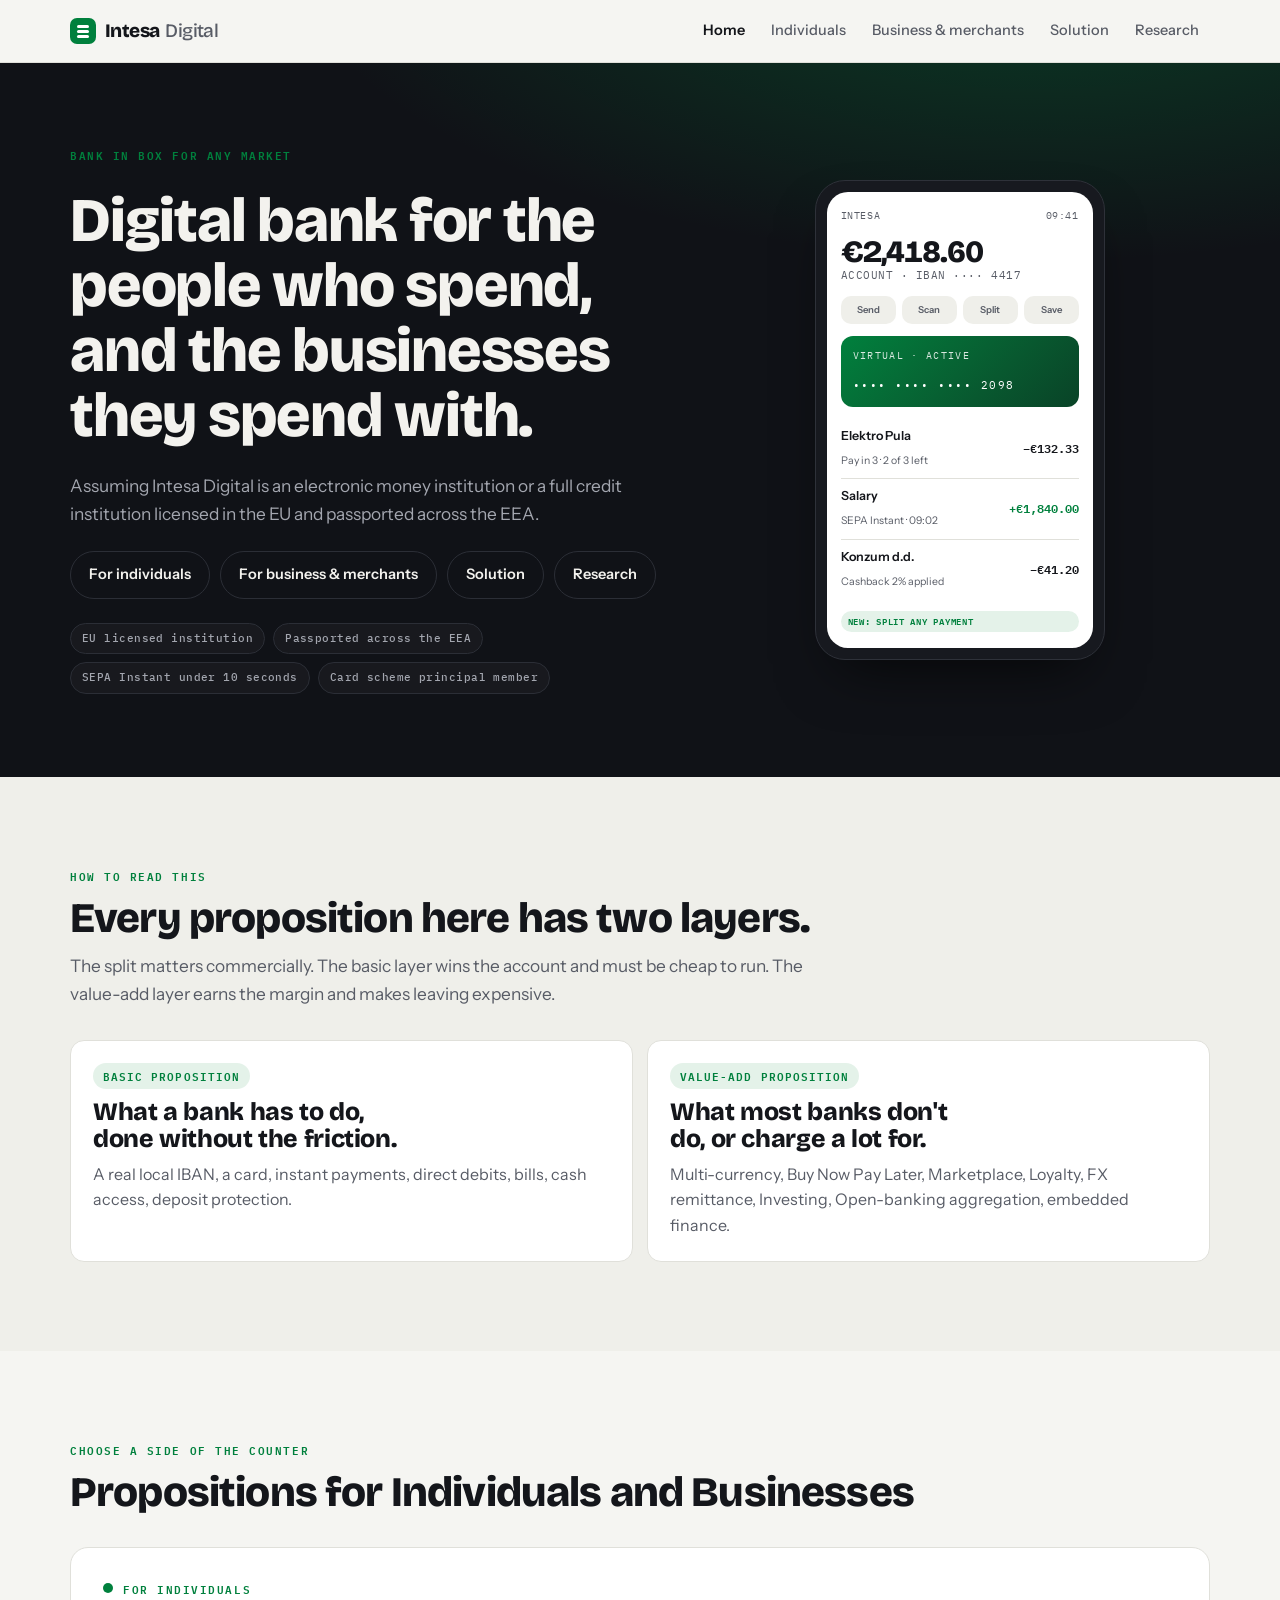
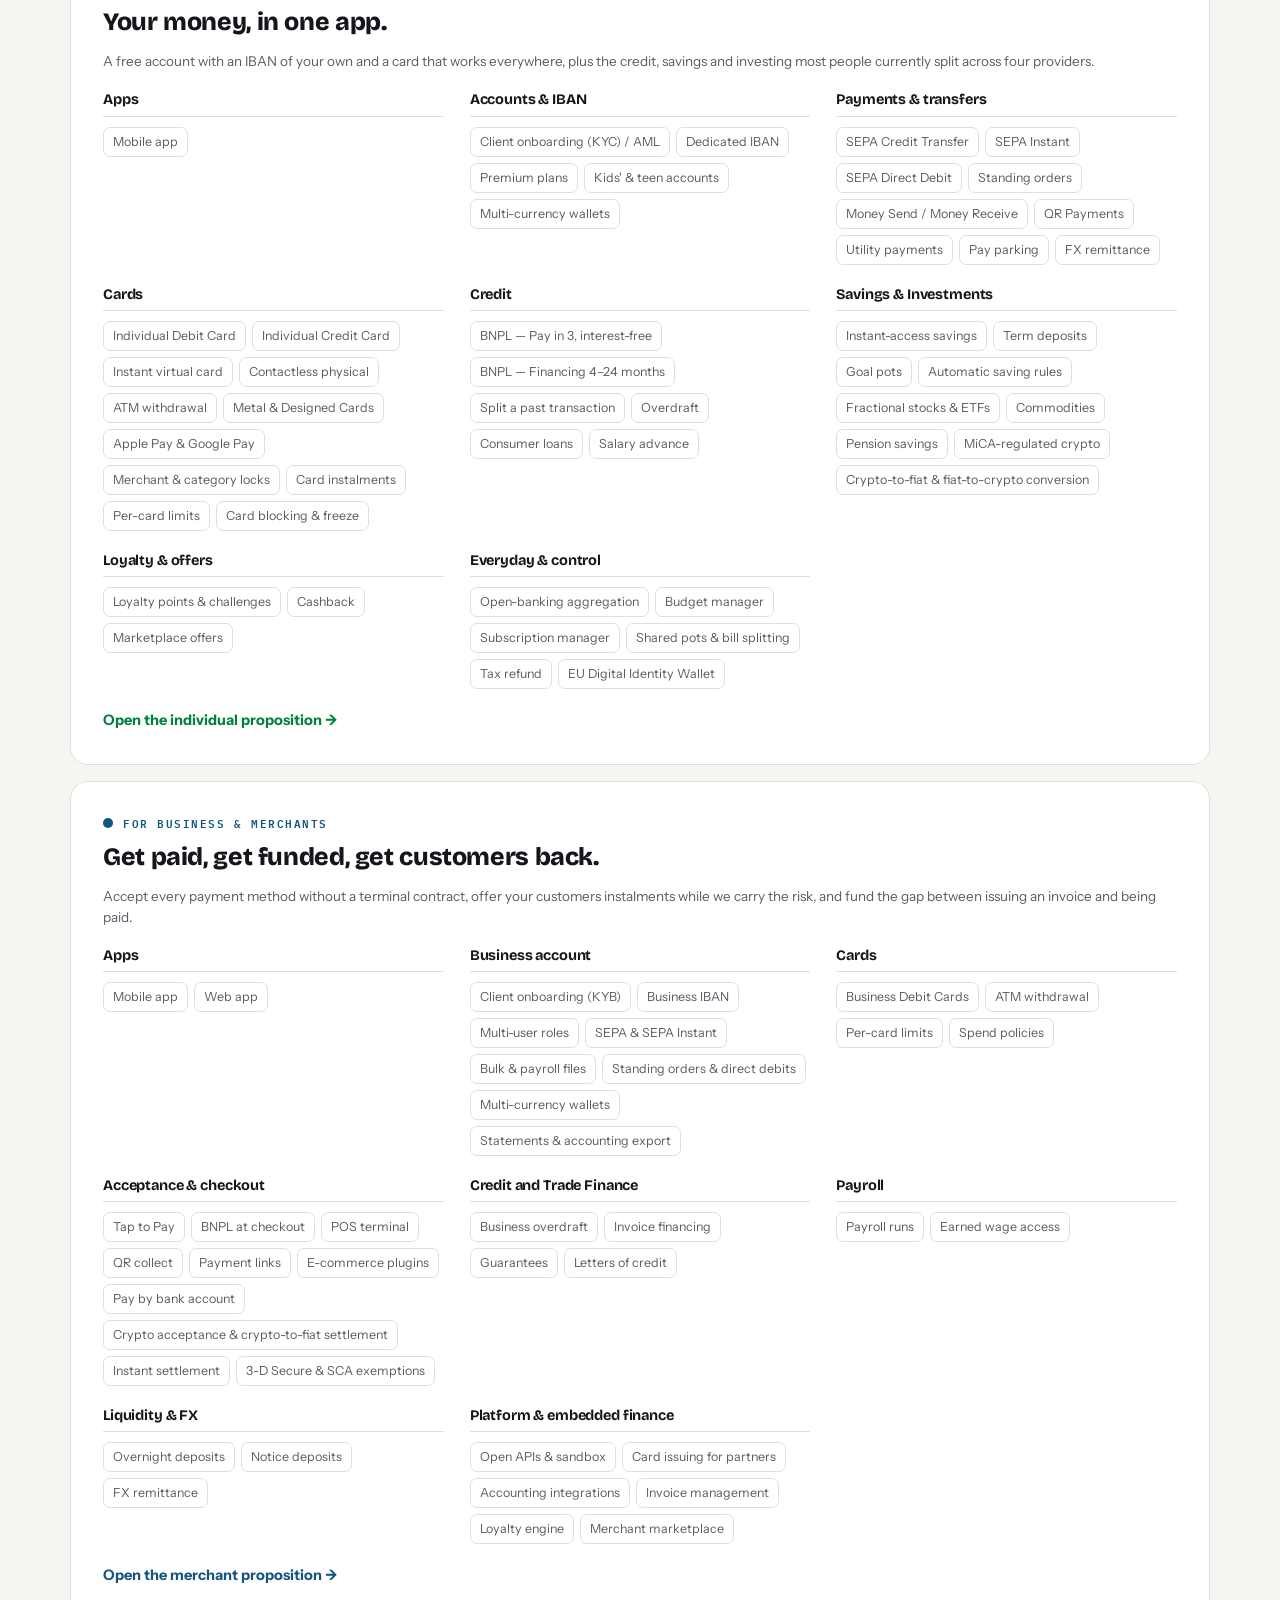
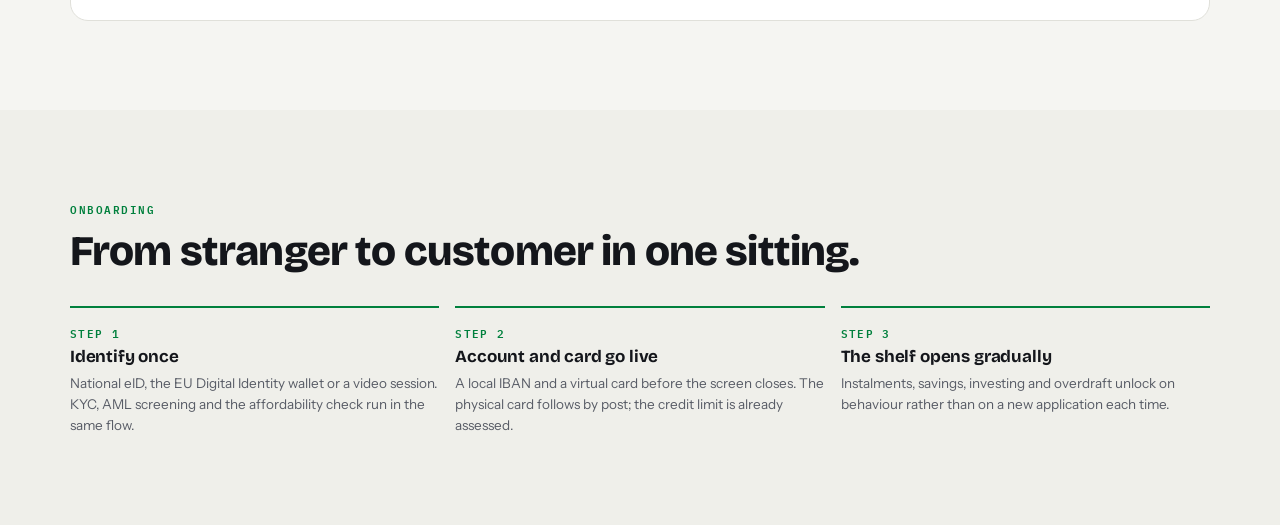
==== commit fa53413f: "Updated Research page" ====
--- a/index.html
+++ b/index.html
@@ -22,6 +22,7 @@
       <a href="#individuals" data-nav="individuals">Individuals</a>
       <a href="#business" data-nav="business">Business &amp; merchants</a>
       <a href="#solution" data-nav="solution">Solution</a>
+        <a href="#research" data-nav="research">Research</a>
     </nav>
   </div>
 </header>
@@ -38,6 +39,7 @@
           <a class="btn btn-out" href="#individuals" data-nav="individuals">For individuals</a>
           <a class="btn btn-out" href="#business" data-nav="business">For business &amp; merchants</a>
           <a class="btn btn-out" href="#solution" data-nav="solution">Solution</a>
+          <a class="btn btn-out" href="#research" data-nav="research">Research</a>
         </div>
         <ul class="chips">
           <li class="chip">EU licensed institution</li>
@@ -119,13 +121,13 @@
             <ul><li>SEPA Credit Transfer</li><li>SEPA Instant</li><li>SEPA Direct Debit</li><li>Standing orders</li><li>Money Send / Money Receive</li><li>QR Payments</li><li>Utility payments</li><li>Pay parking</li><li>FX remittance</li></ul>
           </div>
           <div class="fam"><h4>Cards</h4>
-            <ul><li>Instant virtual card</li><li>Contactless physical</li><li>ATM withdrawal</li><li>Metal &amp; Designed Cards</li><li>Apple Pay &amp; Google Pay</li><li>Merchant &amp; category locks</li><li>Card instalments</li><li>Per-card limits</li><li>Card blocking &amp; freeze</li></ul>
+            <ul><li>Individual Debit Card</li><li>Individual Credit Card</li><li>Instant virtual card</li><li>Contactless physical</li><li>ATM withdrawal</li><li>Metal &amp; Designed Cards</li><li>Apple Pay &amp; Google Pay</li><li>Merchant &amp; category locks</li><li>Card instalments</li><li>Per-card limits</li><li>Card blocking &amp; freeze</li></ul>
           </div>
           <div class="fam"><h4>Credit</h4>
             <ul><li>BNPL &mdash; Pay in 3, interest-free</li><li>BNPL &mdash; Financing 4&ndash;24 months</li><li>Split a past transaction</li><li>Overdraft</li><li>Consumer loans</li><li>Salary advance</li></ul>
           </div>
           <div class="fam"><h4>Savings &amp; Investments</h4>
-            <ul><li>Instant-access savings</li><li>Term deposits</li><li>Goal pots</li><li>Round-ups</li><li>Fractional stocks &amp; ETFs</li><li>Commodities</li><li>Automated investing plans</li><li>Pension savings</li><li>MiCA-regulated crypto</li></ul>
+            <ul><li>Instant-access savings</li><li>Term deposits</li><li>Goal pots</li><li>Automatic saving rules</li><li>Fractional stocks &amp; ETFs</li><li>Commodities</li><li>Pension savings</li><li>MiCA-regulated crypto</li><li>Crypto-to-fiat &amp; fiat-to-crypto conversion</li></ul>
           </div>
           <div class="fam"><h4>Loyalty &amp; offers</h4>
             <ul><li>Loyalty points &amp; challenges</li><li>Cashback</li><li>Marketplace offers</li></ul>
@@ -151,10 +153,10 @@
             <ul><li>Business Debit Cards</li><li>ATM withdrawal</li><li>Per-card limits</li><li>Spend policies</li></ul>
           </div>
           <div class="fam"><h4>Acceptance &amp; checkout</h4>
-            <ul><li>Tap to Pay</li><li>POS terminal</li><li>QR collect</li><li>Payment links</li><li>E-commerce plugins</li><li>Pay by bank account</li><li>Instant settlement</li><li>3-D Secure &amp; SCA exemptions</li></ul>
+            <ul><li>Tap to Pay</li><li>BNPL at checkout</li><li>POS terminal</li><li>QR collect</li><li>Payment links</li><li>E-commerce plugins</li><li>Pay by bank account</li><li>Crypto acceptance &amp; crypto-to-fiat settlement</li><li>Instant settlement</li><li>3-D Secure &amp; SCA exemptions</li></ul>
           </div>
           <div class="fam"><h4>Credit and Trade Finance</h4>
-            <ul><li>BNPL at checkout</li><li>Business overdraft</li><li>Invoice financing</li><li>Guarantees</li><li>Letters of credit</li></ul>
+            <ul><li>Business overdraft</li><li>Invoice financing</li><li>Guarantees</li><li>Letters of credit</li></ul>
           </div>
           <div class="fam"><h4>Payroll</h4>
             <ul><li>Payroll runs</li><li>Earned wage access</li></ul>
@@ -203,6 +205,7 @@
           <a class="btn btn-pri" href="#individuals" data-nav="individuals">For individuals</a>
           <a class="btn btn-out" href="#business" data-nav="business">For business &amp; merchants</a>
           <a class="btn btn-out" href="#solution" data-nav="solution">Solution</a>
+          <a class="btn btn-out" href="#research" data-nav="research">Research</a>
         </div>
         <ul class="chips">
           <li class="chip">Free account, real IBAN</li>
@@ -261,7 +264,7 @@
           <div class="card">
             <h3>Cards</h3>
             <p>A card live before the signup screen closes, with the controls that stop it becoming a liability.</p>
-            <div class="taglist"><span class="tag">Instant virtual card</span><span class="tag">Contactless physical</span><span class="tag">ATM withdrawal</span><span class="tag">Apple Pay &amp; Google Pay</span><span class="tag">Per-card limits</span><span class="tag">Card blocking &amp; freeze</span></div>
+            <div class="taglist"><span class="tag">Individual Debit Card</span><span class="tag">Instant virtual card</span><span class="tag">Contactless physical</span><span class="tag">ATM withdrawal</span><span class="tag">Apple Pay &amp; Google Pay</span><span class="tag">Per-card limits</span><span class="tag">Card blocking &amp; freeze</span></div>
           </div>
           <div class="card">
             <h3>Deposits</h3>
@@ -303,7 +306,7 @@
           <div class="card">
             <h3>Cards, extended</h3>
             <p>The card as an object people choose, as a spending control they set themselves, and as a way to pay over time.</p>
-            <div class="taglist"><span class="tag">Metal &amp; Designed Cards</span><span class="tag">Merchant &amp; category locks</span><span class="tag">Card instalments</span></div>
+            <div class="taglist"><span class="tag">Individual Credit Card</span><span class="tag">Metal &amp; Designed Cards</span><span class="tag">Merchant &amp; category locks</span><span class="tag">Card instalments</span></div>
           </div>
           <div class="card">
             <h3>Credit, extended</h3>
@@ -313,7 +316,7 @@
           <div class="card">
             <h3>Savings &amp; Investments</h3>
             <p>Somewhere for the money to go once this is the main account.</p>
-            <div class="taglist"><span class="tag">Goal pots</span><span class="tag">Round-ups</span><span class="tag">Fractional stocks &amp; ETFs</span><span class="tag">Commodities</span><span class="tag">Automated investing plans</span><span class="tag">Pension savings</span><span class="tag">MiCA-regulated crypto</span></div>
+            <div class="taglist"><span class="tag">Goal pots</span><span class="tag">Automatic saving rules</span><span class="tag">Fractional stocks &amp; ETFs</span><span class="tag">Commodities</span><span class="tag">Pension savings</span><span class="tag">MiCA-regulated crypto</span><span class="tag">Crypto-to-fiat &amp; fiat-to-crypto conversion</span></div>
           </div>
           <div class="card">
             <h3>Everyday &amp; control</h3>
@@ -404,6 +407,7 @@
           <a class="btn btn-out" href="#individuals" data-nav="individuals">For individuals</a>
           <a class="btn btn-pri" href="#business" data-nav="business">For business &amp; merchants</a>
           <a class="btn btn-out" href="#solution" data-nav="solution">Solution</a>
+          <a class="btn btn-out" href="#research" data-nav="research">Research</a>
         </div>
         <ul class="chips">
           <li class="chip">No setup fee, no terminal rental</li>
@@ -454,7 +458,7 @@
           <div class="card">
             <h3>Acceptance &amp; checkout</h3>
             <p>Every way a customer can pay, without a terminal contract.</p>
-            <div class="taglist"><span class="tag">Tap to Pay</span><span class="tag">QR collect</span><span class="tag">Payment links</span><span class="tag">E-commerce plugins</span><span class="tag">Instant settlement</span><span class="tag">3-D Secure &amp; SCA exemptions</span></div>
+            <div class="taglist"><span class="tag">Tap to Pay</span><span class="tag">BNPL at checkout</span><span class="tag">QR collect</span><span class="tag">Payment links</span><span class="tag">E-commerce plugins</span><span class="tag">Instant settlement</span><span class="tag">3-D Secure &amp; SCA exemptions</span></div>
           </div>
           <div class="card">
             <h3>Cards</h3>
@@ -476,12 +480,12 @@
           <div class="card">
             <h3>Acceptance, extended</h3>
             <p>The counter that needs real hardware, and the rail that costs a fraction of a card.</p>
-            <div class="taglist"><span class="tag">POS terminal</span><span class="tag">Pay by bank account</span></div>
+            <div class="taglist"><span class="tag">POS terminal</span><span class="tag">Pay by bank account</span><span class="tag">Crypto acceptance &amp; crypto-to-fiat settlement</span></div>
           </div>
           <div class="card">
             <h3>Credit and Trade Finance</h3>
             <p>Working capital against invoices already issued, and the instruments a business needs to trade across a border.</p>
-            <div class="taglist"><span class="tag">BNPL at checkout</span><span class="tag">Business overdraft</span><span class="tag">Invoice financing</span><span class="tag">Guarantees</span><span class="tag">Letters of credit</span></div>
+            <div class="taglist"><span class="tag">Business overdraft</span><span class="tag">Invoice financing</span><span class="tag">Guarantees</span><span class="tag">Letters of credit</span></div>
           </div>
           <div class="card">
             <h3>Payroll</h3>
@@ -588,6 +592,7 @@
           <a class="btn btn-out" href="#individuals" data-nav="individuals">For individuals</a>
           <a class="btn btn-out" href="#business" data-nav="business">For business &amp; merchants</a>
           <a class="btn btn-pri" href="#solution" data-nav="solution">Solution</a>
+          <a class="btn btn-out" href="#research" data-nav="research">Research</a>
         </div>
       </div>
     </div>
@@ -601,7 +606,7 @@
         <p class="lead">Services, the systems they reach and the boundaries between them. Colour marks when each one arrives &mdash; what already runs, what Phase I builds, what waits for Phase II.</p>
       </div>
       <figure class="arch-fig">
-<svg class="arch-svg" viewBox="0 0 2147 582" xmlns="http://www.w3.org/2000/svg" role="img" aria-label="Target architecture — high level">
+<svg class="arch-svg" viewBox="0 0 2147 612" xmlns="http://www.w3.org/2000/svg" role="img" aria-label="Target architecture — high level" xmlns:c2pa="http://c2pa.org/manifest"><metadata><c2pa:manifest>[base64]/[base64]/jwnwqEZLD/[base64]/BVjya6pK896OBoPW+M8AAACAY2JvcqVjYWxnZnNoYTI1NmNwYWRNAAAAAAAAAAAAAAAAAGRoYXNoWCBmZIvXDdB8rWJyl9lR/[base64]/fErVxlbXSquKJjdXJseCpzZWxmI2p1bWJmPWMycGEuYXNzZXJ0aW9ucy9jMnBhLmFjdGlvbnMudjJkaGFzaFggIT1wq/RJn+DRqRZOGmoHR7sdPspgpxPwsEb4/[base64]/[base64]/3cyjxFA3Qo5S46fX0/ihY0VZ7mfb9KF703t5OjWDBWMA4GA1UdDwEB/wQEAwIHgDAVBgNVHSUEDjAMBgorBgEEAYPoXgIBMAwGA1UdEwEB/wQCMAAwHwYDVR0jBBgwFoAUzlHiBIFOZFsj+OPEz5o+nMHXXMIwCgYIKoZIzj0EAwMDZwAwZAIwMXMdFJ4BetLLVY7ORuE9noqbbAZOZn/aArXyTwFAZfKrPzxF2vPoJNf1+UCdg1XGAjBwX1zd9WGqYkqmL5SFqw1QySjr1zJfpJM9+1rdDwSPLMOPOjKuiXjoU/[base64]/dmZv029r2ODmquUvybEUg6DOHE=</c2pa:manifest></metadata>
 <title>Target architecture — high level</title>
 <g font-family="Instrument Sans, Helvetica, Arial, sans-serif" fill="#1A1A1A">
 <rect x="714.0" y="111.06000000000006" width="1154.0" height="78.0" rx="0" fill="#fff2cc" stroke="#d6b656" stroke-width="1.0"/>
@@ -610,16 +615,18 @@
 <rect x="1902.5000000000002" y="195.68000000000006" width="130.0" height="156.04" rx="0" fill="#fff2cc" stroke="#d6b656" stroke-width="1.0"/>
 <rect x="712.0" y="204.06000000000006" width="1154.0" height="144.0" rx="0" fill="#fff2cc" stroke="#d6b656" stroke-width="1.0"/>
 <rect x="709.0" y="369.06000000000006" width="1154.0" height="84.0" rx="0" fill="#fff2cc" stroke="#d6b656" stroke-width="1.0"/>
-<rect x="971.0" y="24.0" width="120.0" height="60.0" rx="6" fill="#E6E6E6" stroke="#36393d" stroke-width="1.0"/>
-<text x="1031.0" y="54.0" text-anchor="middle" dominant-baseline="central" font-size="12" font-weight="500">FX</text>
-<rect x="1098.0" y="24.000000000000057" width="120.0" height="60.0" rx="6" fill="#E6E6E6" stroke="#36393d" stroke-width="1.0"/>
-<text x="1158.0" y="54.0" text-anchor="middle" dominant-baseline="central" font-size="12" font-weight="500">Trade Finance</text>
-<rect x="1225.0" y="24.000000000000057" width="120.0" height="60.0" rx="6" fill="#E6E6E6" stroke="#36393d" stroke-width="1.0"/>
-<text x="1285.0" y="54.0" text-anchor="middle" dominant-baseline="central" font-size="12" font-weight="500">Crypto exchange</text>
-<rect x="1351.0" y="24.000000000000057" width="120.0" height="60.0" rx="6" fill="#E6E6E6" stroke="#36393d" stroke-width="1.0"/>
-<text x="1411.0" y="54.0" text-anchor="middle" dominant-baseline="central" font-size="12" font-weight="500">Stock trading</text>
-<rect x="1482.0" y="24.000000000000114" width="120.0" height="60.0" rx="6" fill="#E6E6E6" stroke="#82b366" stroke-width="1.0"/>
-<text x="1542.0" y="54.0" text-anchor="middle" dominant-baseline="central" font-size="12" font-weight="500">InfoBip</text>
+<rect x="1099.0" y="24.0" width="120.0" height="60.0" rx="6" fill="#E6E6E6" stroke="#36393d" stroke-width="1.0"/>
+<text x="1159.0" y="54.0" text-anchor="middle" dominant-baseline="central" font-size="12" font-weight="500">FX</text>
+<rect x="1226.0" y="24.000000000000057" width="120.0" height="60.0" rx="6" fill="#E6E6E6" stroke="#36393d" stroke-width="1.0"/>
+<text x="1286.0" y="54.0" text-anchor="middle" dominant-baseline="central" font-size="12" font-weight="500">Trade Finance</text>
+<rect x="1353.0" y="24.000000000000057" width="120.0" height="60.0" rx="6" fill="#E6E6E6" stroke="#36393d" stroke-width="1.0"/>
+<text x="1413.0" y="54.0" text-anchor="middle" dominant-baseline="central" font-size="12" font-weight="500">Crypto exchange</text>
+<rect x="1479.0" y="24.000000000000057" width="120.0" height="60.0" rx="6" fill="#E6E6E6" stroke="#36393d" stroke-width="1.0"/>
+<text x="1539.0" y="54.0" text-anchor="middle" dominant-baseline="central" font-size="12" font-weight="500">Stock trading</text>
+<rect x="969.5799999999999" y="24.000000000000057" width="120.0" height="60.0" rx="6" fill="#E6E6E6" stroke="#36393d" stroke-width="1.0"/>
+<text x="1029.6" y="54.0" text-anchor="middle" dominant-baseline="central" font-size="12" font-weight="500">Treasury</text>
+<rect x="1610.0" y="24.000000000000114" width="120.0" height="60.0" rx="6" fill="#E6E6E6" stroke="#82b366" stroke-width="1.0"/>
+<text x="1670.0" y="54.0" text-anchor="middle" dominant-baseline="central" font-size="12" font-weight="500">InfoBip</text>
 <text x="194.0" y="66.8" text-anchor="middle" dominant-baseline="central" font-size="12" font-weight="700">Frond-End</text>
 <text x="606.7" y="123.1" text-anchor="middle" dominant-baseline="central" font-size="12" font-weight="700">API Gateway Layer</text>
 <text x="440.5" y="115.7" text-anchor="middle" dominant-baseline="central" font-size="12" font-weight="700">Sirius Mixer / BPM</text>
@@ -629,20 +636,23 @@
 <rect x="282.0" y="109.06000000000006" width="50.0" height="290.0" rx="0" fill="#e3c800" stroke="#B09500" stroke-width="1.0"/>
 <text transform="translate(307.0,254.1) rotate(-90)" text-anchor="middle" dominant-baseline="central" font-size="12" font-weight="700">Authentication</text>
 <text x="810.0" y="129.1" text-anchor="middle" dominant-baseline="central" font-size="12" font-weight="700">Future possible integrations</text>
-<rect x="1352.0" y="119.06000000000006" width="120.0" height="60.0" rx="6" fill="#E6E6E6" stroke="#82b366" stroke-width="1.0"/>
-<text x="1412.0" y="141.6" text-anchor="middle" dominant-baseline="central" font-size="12" font-weight="500">Stock trading</text>
-<text x="1412.0" y="156.5" text-anchor="middle" dominant-baseline="central" font-size="12" font-weight="500">integration</text>
-<rect x="1481.0" y="119.43" width="120.0" height="60.0" rx="6" fill="#E6E6E6" stroke="#82b366" stroke-width="1.0"/>
-<text x="1541.0" y="142.0" text-anchor="middle" dominant-baseline="central" font-size="12" font-weight="500">Notification</text>
-<text x="1541.0" y="156.9" text-anchor="middle" dominant-baseline="central" font-size="12" font-weight="500">integration</text>
-<rect x="973.2" y="120.06000000000006" width="120.0" height="60.0" rx="6" fill="#E6E6E6" stroke="#82b366" stroke-width="1.0"/>
-<text x="1033.2" y="150.1" text-anchor="middle" dominant-baseline="central" font-size="12" font-weight="500">FX integration</text>
-<rect x="1100.0" y="120.06000000000006" width="120.0" height="60.0" rx="6" fill="#E6E6E6" stroke="#82b366" stroke-width="1.0"/>
-<text x="1160.0" y="142.6" text-anchor="middle" dominant-baseline="central" font-size="12" font-weight="500">Trade Finance</text>
-<text x="1160.0" y="157.5" text-anchor="middle" dominant-baseline="central" font-size="12" font-weight="500">integration</text>
-<rect x="1226.0" y="120.06000000000006" width="120.0" height="60.0" rx="6" fill="#E6E6E6" stroke="#36393d" stroke-width="1.0"/>
-<text x="1286.0" y="142.6" text-anchor="middle" dominant-baseline="central" font-size="12" font-weight="500">Crypto trading</text>
-<text x="1286.0" y="157.5" text-anchor="middle" dominant-baseline="central" font-size="12" font-weight="500">integration</text>
+<rect x="1480.0" y="119.06000000000006" width="120.0" height="60.0" rx="6" fill="#E6E6E6" stroke="#82b366" stroke-width="1.0"/>
+<text x="1540.0" y="141.6" text-anchor="middle" dominant-baseline="central" font-size="12" font-weight="500">Stock trading</text>
+<text x="1540.0" y="156.5" text-anchor="middle" dominant-baseline="central" font-size="12" font-weight="500">integration</text>
+<rect x="1609.0" y="119.43" width="120.0" height="60.0" rx="6" fill="#E6E6E6" stroke="#82b366" stroke-width="1.0"/>
+<text x="1669.0" y="142.0" text-anchor="middle" dominant-baseline="central" font-size="12" font-weight="500">Notification</text>
+<text x="1669.0" y="156.9" text-anchor="middle" dominant-baseline="central" font-size="12" font-weight="500">integration</text>
+<rect x="1101.2" y="120.06000000000006" width="120.0" height="60.0" rx="6" fill="#E6E6E6" stroke="#82b366" stroke-width="1.0"/>
+<text x="1161.2" y="150.1" text-anchor="middle" dominant-baseline="central" font-size="12" font-weight="500">FX integration</text>
+<rect x="1228.0" y="120.06000000000006" width="120.0" height="60.0" rx="6" fill="#E6E6E6" stroke="#82b366" stroke-width="1.0"/>
+<text x="1288.0" y="142.6" text-anchor="middle" dominant-baseline="central" font-size="12" font-weight="500">Trade Finance</text>
+<text x="1288.0" y="157.5" text-anchor="middle" dominant-baseline="central" font-size="12" font-weight="500">integration</text>
+<rect x="1354.0" y="120.06000000000006" width="120.0" height="60.0" rx="6" fill="#E6E6E6" stroke="#36393d" stroke-width="1.0"/>
+<text x="1414.0" y="142.6" text-anchor="middle" dominant-baseline="central" font-size="12" font-weight="500">Crypto trading</text>
+<text x="1414.0" y="157.5" text-anchor="middle" dominant-baseline="central" font-size="12" font-weight="500">integration</text>
+<rect x="971.7800000000002" y="120.06000000000012" width="120.0" height="60.0" rx="6" fill="#E6E6E6" stroke="#82b366" stroke-width="1.0"/>
+<text x="1031.8" y="142.6" text-anchor="middle" dominant-baseline="central" font-size="12" font-weight="500">Treasury</text>
+<text x="1031.8" y="157.5" text-anchor="middle" dominant-baseline="central" font-size="12" font-weight="500">integration</text>
 <text x="1968.0" y="177.1" text-anchor="middle" dominant-baseline="central" font-size="12" font-weight="700">Microservice communication</text>
 <rect x="558.6999999999999" y="165.59000000000006" width="106.0" height="23.0" rx="6" fill="#f0a30a" stroke="#BD7000" stroke-width="1.0"/>
 <text x="611.7" y="177.1" text-anchor="middle" dominant-baseline="central" font-size="10.0" font-weight="500">Health API Set</text>
@@ -720,10 +730,12 @@
 <text x="1288.0" y="403.6" text-anchor="middle" dominant-baseline="central" font-size="12" font-weight="500">Digital</text>
 <text x="1288.0" y="418.5" text-anchor="middle" dominant-baseline="central" font-size="12" font-weight="500">signature</text>
 <text x="605.5" y="465.1" text-anchor="middle" dominant-baseline="central" font-size="12" font-weight="700">Legend</text>
-<path d="M1610.0 482.06000000000006a68.0 9 0 0 1 136.0 0v62.0a68.0 9 0 0 1 -136.0 0z" fill="#E6E6E6" stroke="#432D57"/><path d="M1610.0 482.06000000000006a68.0 9 0 0 0 136.0 0" fill="none" stroke="#432D57"/>
-<text x="1678.0" y="513.1" text-anchor="middle" dominant-baseline="central" font-size="12" font-weight="500">Data Lake</text>
-<path d="M1766.5 482.06000000000006a68.0 9 0 0 1 136.0 0v62.0a68.0 9 0 0 1 -136.0 0z" fill="#E6E6E6" stroke="#432D57"/><path d="M1766.5 482.06000000000006a68.0 9 0 0 0 136.0 0" fill="none" stroke="#432D57"/>
-<text x="1834.5" y="513.1" text-anchor="middle" dominant-baseline="central" font-size="12" font-weight="500">Hazelcast</text>
+<path d="M1670.0 479.87000000000006a68.0 9 0 0 1 136.0 0v62.0a68.0 9 0 0 1 -136.0 0z" fill="#E6E6E6" stroke="#432D57"/><path d="M1670.0 479.87000000000006a68.0 9 0 0 0 136.0 0" fill="none" stroke="#432D57"/>
+<text x="1738.0" y="510.9" text-anchor="middle" dominant-baseline="central" font-size="12" font-weight="500">Data Lake</text>
+<path d="M1824.0 479.87000000000006a68.0 9 0 0 1 136.0 0v62.0a68.0 9 0 0 1 -136.0 0z" fill="#E6E6E6" stroke="#432D57"/><path d="M1824.0 479.87000000000006a68.0 9 0 0 0 136.0 0" fill="none" stroke="#432D57"/>
+<text x="1892.0" y="510.9" text-anchor="middle" dominant-baseline="central" font-size="12" font-weight="500">Hazelcast</text>
+<rect x="1571.0" y="472.87" width="78.0" height="78.0" rx="8" fill="#01A88D" stroke="none"/>
+<g stroke="#fff" stroke-width="1.6" fill="#fff"><circle cx="1590.5" cy="511.9" r="5.4"/><circle cx="1625.6" cy="495.3" r="5.4"/><circle cx="1625.6" cy="528.4" r="5.4"/><path d="M1590.5 511.9L1625.6 495.3M1590.5 511.9L1625.6 528.4" fill="none"/></g>
 <rect x="978.0" y="480.87" width="120.0" height="60.0" rx="6" fill="#D4E1F5" stroke="#7EA6E0" stroke-width="1.0"/>
 <text x="1038.0" y="503.4" text-anchor="middle" dominant-baseline="central" font-size="12" font-weight="500">Payment</text>
 <text x="1038.0" y="518.3" text-anchor="middle" dominant-baseline="central" font-size="12" font-weight="500">Processor</text>
@@ -740,7 +752,8 @@
 <rect x="554.1999999999999" y="512.34" width="120.0" height="18.0" rx="6" fill="#D4E1F5" stroke="#7EA6E0" stroke-width="1.0"/>
 <text x="614.2" y="521.3" text-anchor="middle" dominant-baseline="central" font-size="12" font-weight="500">MVP I phase</text>
 <rect x="554.1999999999999" y="540.34" width="120.0" height="18.0" rx="6" fill="#E6E6E6" stroke="#82b366" stroke-width="1.0"/>
-<text x="614.2" y="549.3" text-anchor="middle" dominant-baseline="central" font-size="12" font-weight="500">MVP Phase II</text>
+<text x="614.2" y="549.3" text-anchor="middle" dominant-baseline="central" font-size="12" font-weight="500">MVP Phasse II</text>
+<text x="1616.0" y="573.3" text-anchor="middle" dominant-baseline="central" font-size="12" font-weight="500">AI Agents</text>
 </g>
 </svg>
       </figure>
@@ -863,7 +876,44 @@
   </section>
 
   
+
+
 </main>
+
+<main id="page-research" hidden>
+  <section class="hero">
+    <div class="wrap hero-in hero-in--wide">
+      <div class="stack g24">
+        <p class="eyebrow">Research</p>
+        <h1 class="h-xl">Every third party is chosen from an analysis, not from a shortlist of one.</h1>
+        <p class="lead">Each module that buys rather than builds has a written competitor analysis behind it &mdash; the licences each provider holds, what it can and cannot do, and which one the architecture should certify first.</p>
+        <div class="ctas">
+          <a class="btn btn-out" href="#home" data-nav="home">Home</a>
+          <a class="btn btn-out" href="#individuals" data-nav="individuals">For individuals</a>
+          <a class="btn btn-out" href="#business" data-nav="business">For business &amp; merchants</a>
+          <a class="btn btn-out" href="#solution" data-nav="solution">Solution</a>
+          <a class="btn btn-pri" href="#research" data-nav="research">Research</a>
+        </div>
+      </div>
+    </div>
+  </section>
+
+  <section class="band band--alt">
+    <div class="wrap stack g32">
+      <div class="grid g-3">
+            <a class="card rcard" href="research/payment_processor_providers_analysis_1_2026-10-28.html" target="_blank" rel="noopener noreferrer"><span class="num">Dedicated IBAN &middot; SEPA Credit Transfer and Instant</span><h3>Payment Processors &amp; IBAN Sponsorship</h3><p>9 routes to EUR and GBP rails for European EMIs &mdash; agency banking, vIBAN providers, central bank access and direct participation.</p><span class="rcard-go">Open the analysis &#8599;</span></a>
+            <a class="card rcard" href="research/card_processing_providers_analysis_2026-10-28.html" target="_blank" rel="noopener noreferrer"><span class="num">Every card chip &middot; BIN sponsorship</span><h3>Card Processing Providers</h3><p>10 providers for European EMI card programmes &mdash; who holds the licence and scheme membership, who only processes, and who sponsors a BIN.</p><span class="rcard-go">Open the analysis &#8599;</span></a>
+            <a class="card rcard" href="research/onboarding_kyc_kyb_analysis_2026-10-28.html" target="_blank" rel="noopener noreferrer"><span class="num">Client onboarding (KYC) / AML &middot; Client onboarding (KYB)</span><h3>Onboarding KYC / KYB</h3><p>15 providers and routes &mdash; identity verification, business verification, sanctions and adverse-media screening, and orchestration.</p><span class="rcard-go">Open the analysis &#8599;</span></a>
+            <a class="card rcard" href="research/fx_remittance_providers_analysis_2026-10-28.html" target="_blank" rel="noopener noreferrer"><span class="num">FX remittance &middot; Multi-currency wallets</span><h3>FX &amp; Remittance Providers</h3><p>10 providers across two routes &mdash; pay-to-account and push-to-card &mdash; assessed on payout reach, corridor economics and settlement.</p><span class="rcard-go">Open the analysis &#8599;</span></a>
+            <a class="card rcard" href="research/crypto_stock_trading_providers_analysis_2026-10-28.html" target="_blank" rel="noopener noreferrer"><span class="num">Savings &amp; Investments &middot; MiCA-regulated crypto</span><h3>Crypto &amp; Stock Trading Providers</h3><p>9 providers &mdash; the licences held, the contracts the customer signs, and which of the three contracting models each one fits.</p><span class="rcard-go">Open the analysis &#8599;</span></a>
+            <a class="card rcard" href="research/core_banking_providers_analysis_2026-10-29.html" target="_blank" rel="noopener noreferrer"><span class="num">Core banking system &middot; the platform itself</span><h3>Core Banking Providers</h3><p>17 platforms across four tiers &mdash; architecture, segment, commercial model, functional breadth and vendor viability.</p><span class="rcard-go">Open the analysis &#8599;</span></a>
+            <a class="card rcard" href="research/treasury_providers_analysis_2026-10-29.html" target="_blank" rel="noopener noreferrer"><span class="num">Multi-currency wallets &middot; FX remittance &middot; treasury</span><h3>EMI Light Treasury</h3><p>What a treasury has to do for an electronic money institution &mdash; the safeguarding position, the investable float and the balances that are locked &mdash; and the one platform worth a scoping conversation.</p><span class="rcard-go">Open the analysis &#8599;</span></a>
+      </div>
+    </div>
+    </div>
+  </section>
+</main>
+
 
 <!-- ===================== PHASE APPROACH ===================== -->
 
--- a/css/styles.css
+++ b/css/styles.css
@@ -238,6 +238,16 @@
 .card .taglist{margin-top:4px}
 .tag{font-size:12.5px;line-height:1.3;border:1px solid var(--line);border-radius:7px;padding:5px 9px;color:var(--ink-soft);background:var(--paper)}
 
+/* research links: a card that is a link, so no .tag inside — the product
+   modal binds to .tag and would otherwise fire on these. */
+.rcard{text-decoration:none;transition:border-color .15s,transform .15s,box-shadow .15s}
+.rcard:hover{border-color:var(--brand);transform:translateY(-2px);
+  box-shadow:0 6px 18px rgba(0,0,0,.07)}
+.rcard .num{text-transform:none;letter-spacing:.02em;font-size:10.5px;color:var(--ink-soft)}
+.rcard h3{margin-block:2px}
+.rcard-go{margin-top:auto;padding-top:6px;font-size:13px;font-weight:600;color:var(--brand)}
+@media (prefers-reduced-motion:reduce){.rcard:hover{transform:none}}
+
 /* route cards */
 .routes{display:grid;grid-template-columns:1fr 1fr;gap:16px}
 @media (max-width:860px){.routes{grid-template-columns:1fr}}
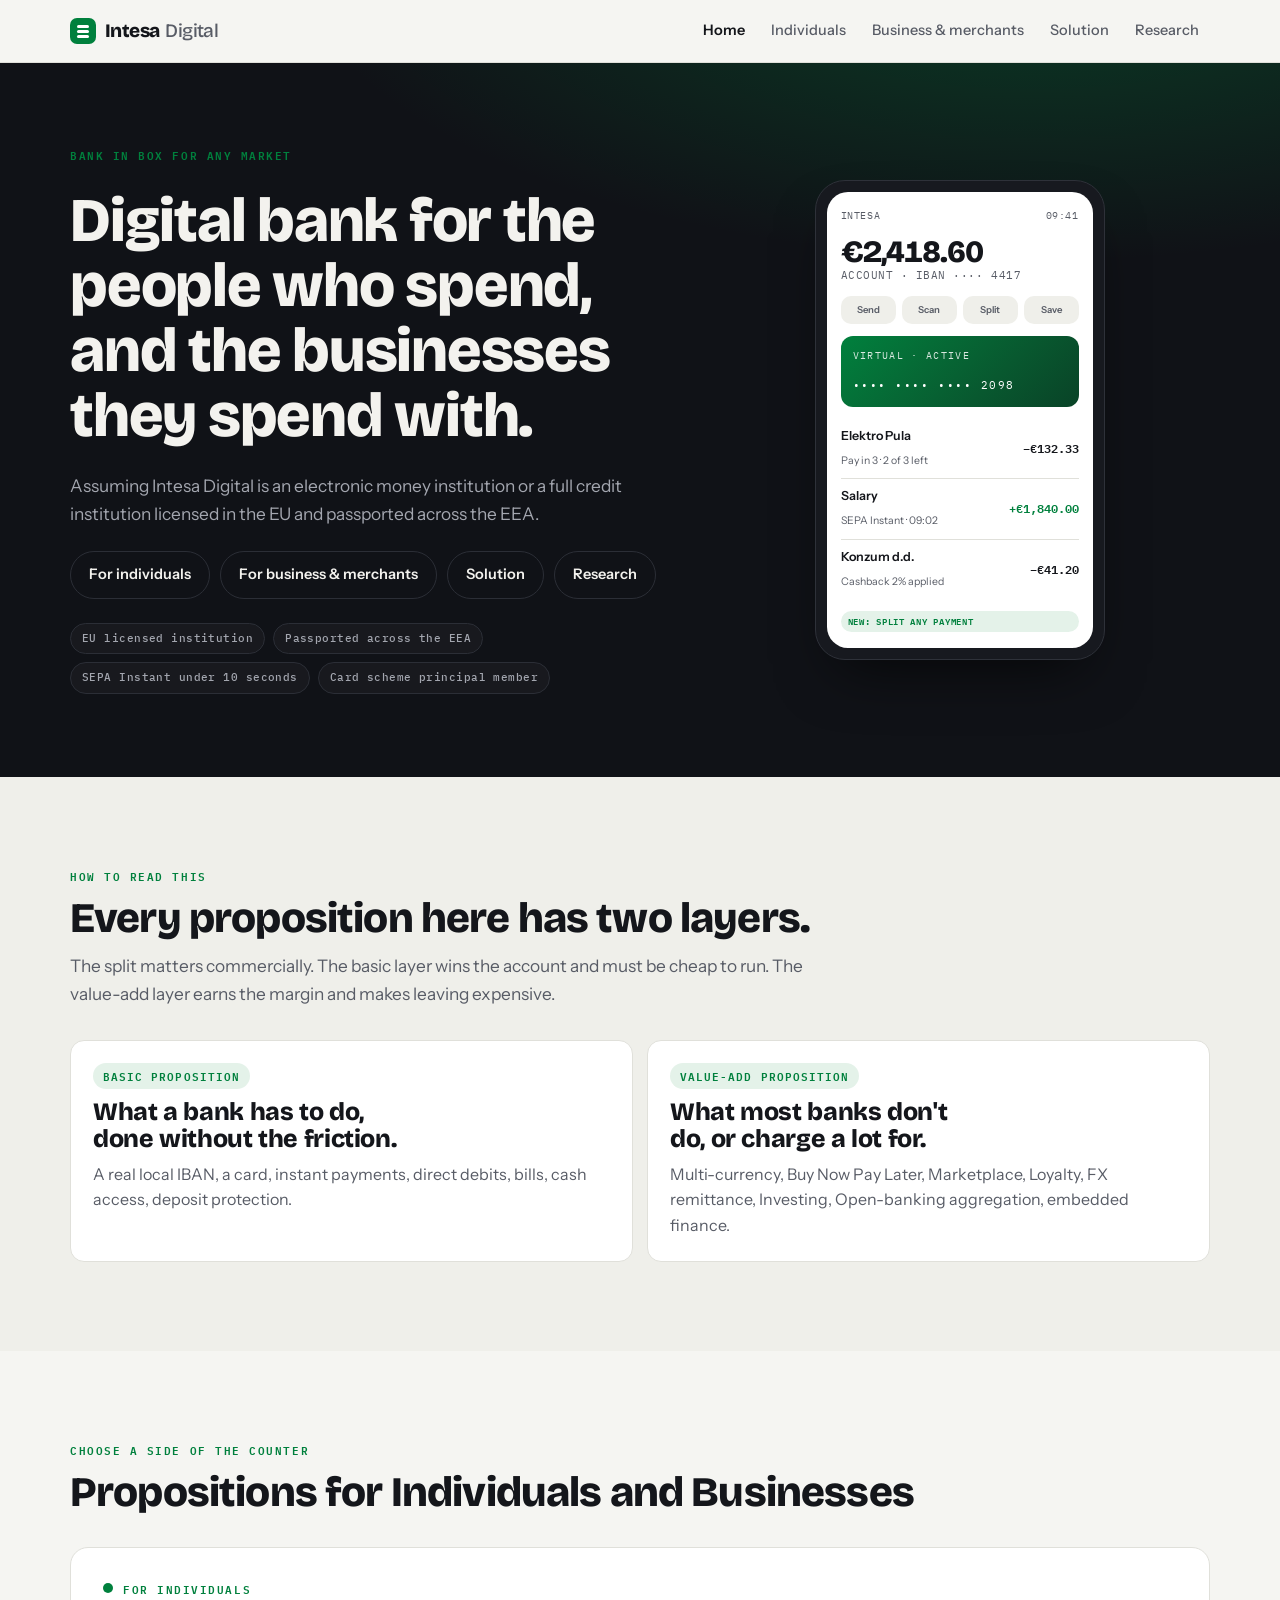
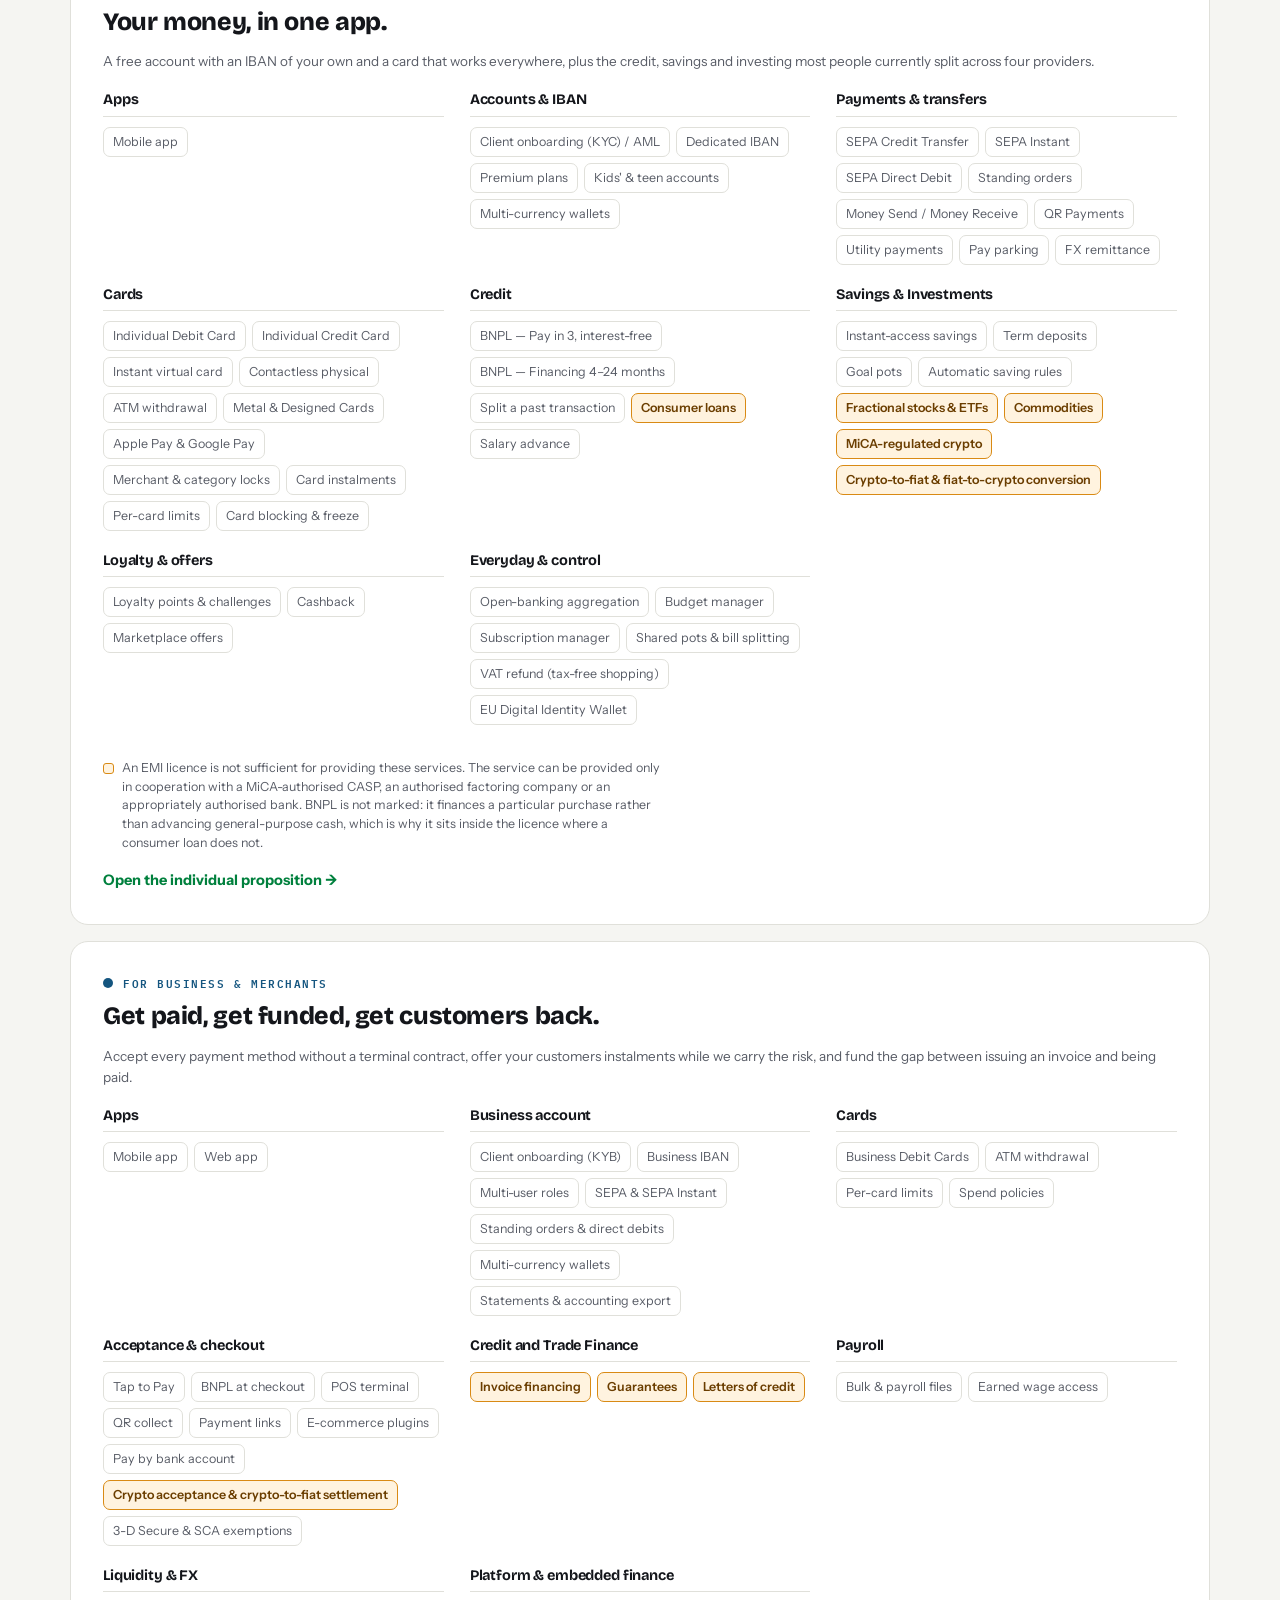
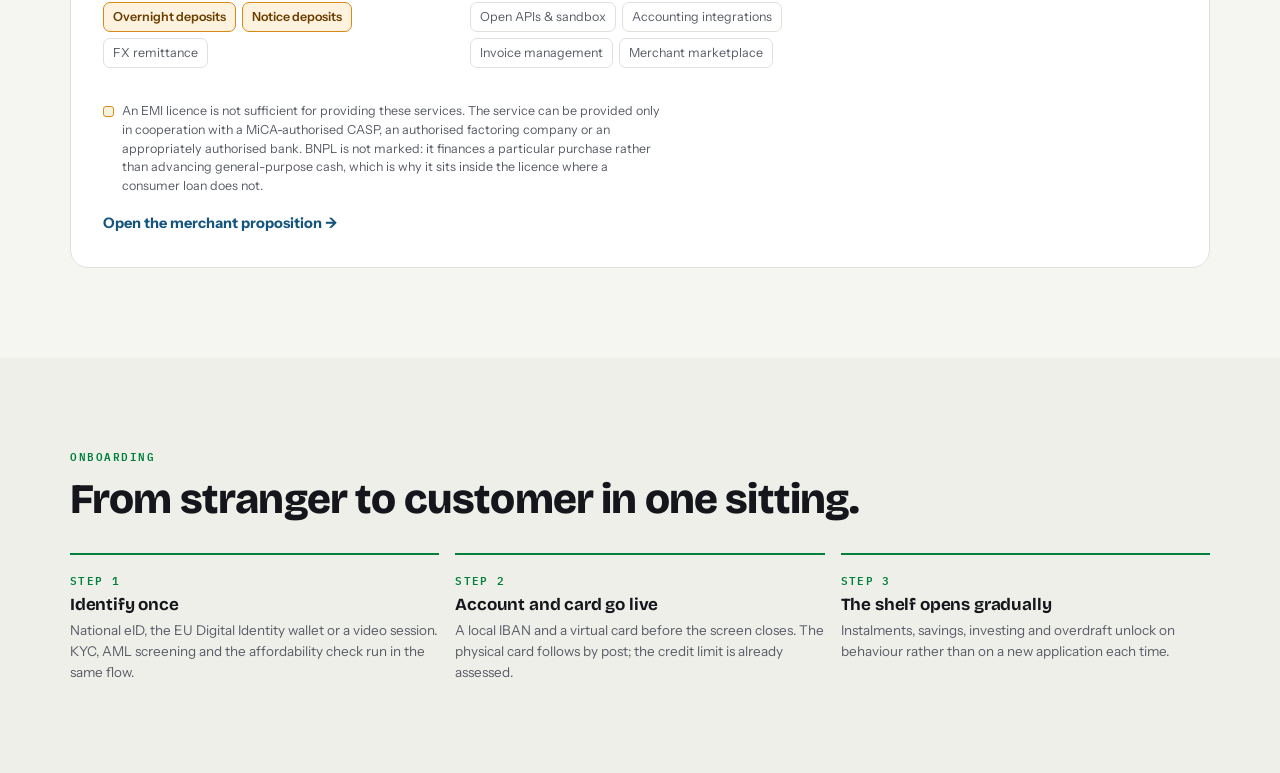
==== commit 707eedb5: "All chips updated" ====
--- a/index.html
+++ b/index.html
@@ -124,18 +124,19 @@
             <ul><li>Individual Debit Card</li><li>Individual Credit Card</li><li>Instant virtual card</li><li>Contactless physical</li><li>ATM withdrawal</li><li>Metal &amp; Designed Cards</li><li>Apple Pay &amp; Google Pay</li><li>Merchant &amp; category locks</li><li>Card instalments</li><li>Per-card limits</li><li>Card blocking &amp; freeze</li></ul>
           </div>
           <div class="fam"><h4>Credit</h4>
-            <ul><li>BNPL &mdash; Pay in 3, interest-free</li><li>BNPL &mdash; Financing 4&ndash;24 months</li><li>Split a past transaction</li><li>Overdraft</li><li>Consumer loans</li><li>Salary advance</li></ul>
+            <ul><li>BNPL &mdash; Pay in 3, interest-free</li><li>BNPL &mdash; Financing 4&ndash;24 months</li><li>Split a past transaction</li><li class="lic">Consumer loans</li><li>Salary advance</li></ul>
           </div>
           <div class="fam"><h4>Savings &amp; Investments</h4>
-            <ul><li>Instant-access savings</li><li>Term deposits</li><li>Goal pots</li><li>Automatic saving rules</li><li>Fractional stocks &amp; ETFs</li><li>Commodities</li><li>Pension savings</li><li>MiCA-regulated crypto</li><li>Crypto-to-fiat &amp; fiat-to-crypto conversion</li></ul>
+            <ul><li>Instant-access savings</li><li>Term deposits</li><li>Goal pots</li><li>Automatic saving rules</li><li class="lic">Fractional stocks &amp; ETFs</li><li class="lic">Commodities</li><li class="lic">MiCA-regulated crypto</li><li class="lic">Crypto-to-fiat &amp; fiat-to-crypto conversion</li></ul>
           </div>
           <div class="fam"><h4>Loyalty &amp; offers</h4>
             <ul><li>Loyalty points &amp; challenges</li><li>Cashback</li><li>Marketplace offers</li></ul>
           </div>
           <div class="fam"><h4>Everyday &amp; control</h4>
-            <ul><li>Open-banking aggregation</li><li>Budget manager</li><li>Subscription manager</li><li>Shared pots &amp; bill splitting</li><li>Tax refund</li><li>EU Digital Identity Wallet</li></ul>
-          </div>
-          </div>
+            <ul><li>Open-banking aggregation</li><li>Budget manager</li><li>Subscription manager</li><li>Shared pots &amp; bill splitting</li><li>VAT refund (tax-free shopping)</li><li>EU Digital Identity Wallet</li></ul>
+          </div>
+          </div>
+            <p class="lic-key"><span class="lic-dot"></span>An EMI licence is not sufficient for providing these services. The service can be provided only in cooperation with a MiCA-authorised CASP, an authorised factoring company or an appropriately authorised bank. BNPL is not marked: it finances a particular purchase rather than advancing general-purpose cash, which is why it sits inside the licence where a consumer loan does not.</p>
           <a class="go" href="#individuals" data-nav="individuals">Open the individual proposition &rarr;</a>
         </div>
         <div class="route route--biz route--panel">
@@ -147,31 +148,32 @@
             <ul><li>Mobile app</li><li>Web app</li></ul>
           </div>
           <div class="fam"><h4>Business account</h4>
-            <ul><li>Client onboarding (KYB)</li><li>Business IBAN</li><li>Multi-user roles</li><li>SEPA &amp; SEPA Instant</li><li>Bulk &amp; payroll files</li><li>Standing orders &amp; direct debits</li><li>Multi-currency wallets</li><li>Statements &amp; accounting export</li></ul>
+            <ul><li>Client onboarding (KYB)</li><li>Business IBAN</li><li>Multi-user roles</li><li>SEPA &amp; SEPA Instant</li><li>Standing orders &amp; direct debits</li><li>Multi-currency wallets</li><li>Statements &amp; accounting export</li></ul>
           </div>
           <div class="fam"><h4>Cards</h4>
             <ul><li>Business Debit Cards</li><li>ATM withdrawal</li><li>Per-card limits</li><li>Spend policies</li></ul>
           </div>
           <div class="fam"><h4>Acceptance &amp; checkout</h4>
-            <ul><li>Tap to Pay</li><li>BNPL at checkout</li><li>POS terminal</li><li>QR collect</li><li>Payment links</li><li>E-commerce plugins</li><li>Pay by bank account</li><li>Crypto acceptance &amp; crypto-to-fiat settlement</li><li>Instant settlement</li><li>3-D Secure &amp; SCA exemptions</li></ul>
+            <ul><li>Tap to Pay</li><li>BNPL at checkout</li><li>POS terminal</li><li>QR collect</li><li>Payment links</li><li>E-commerce plugins</li><li>Pay by bank account</li><li class="lic">Crypto acceptance &amp; crypto-to-fiat settlement</li><li>3-D Secure &amp; SCA exemptions</li></ul>
           </div>
           <div class="fam"><h4>Credit and Trade Finance</h4>
-            <ul><li>Business overdraft</li><li>Invoice financing</li><li>Guarantees</li><li>Letters of credit</li></ul>
+            <ul><li class="lic">Invoice financing</li><li class="lic">Guarantees</li><li class="lic">Letters of credit</li></ul>
           </div>
           <div class="fam"><h4>Payroll</h4>
-            <ul><li>Payroll runs</li><li>Earned wage access</li></ul>
+            <ul><li>Bulk &amp; payroll files</li><li>Earned wage access</li></ul>
           </div>
           <div class="fam"><h4>Liquidity &amp; FX</h4>
-            <ul><li>Overnight deposits</li><li>Notice deposits</li><li>FX remittance</li></ul>
+            <ul><li class="lic">Overnight deposits</li><li class="lic">Notice deposits</li><li>FX remittance</li></ul>
           </div>
           <div class="fam"><h4>Platform &amp; embedded finance</h4>
-            <ul><li>Open APIs &amp; sandbox</li><li>Card issuing for partners</li><li>Accounting integrations</li><li>Invoice management</li><li>Loyalty engine</li><li>Merchant marketplace</li></ul>
-          </div>
-          </div>
+            <ul><li>Open APIs &amp; sandbox</li><li>Accounting integrations</li><li>Invoice management</li><li>Merchant marketplace</li></ul>
+          </div>
+          </div>
+            <p class="lic-key"><span class="lic-dot"></span>An EMI licence is not sufficient for providing these services. The service can be provided only in cooperation with a MiCA-authorised CASP, an authorised factoring company or an appropriately authorised bank. BNPL is not marked: it finances a particular purchase rather than advancing general-purpose cash, which is why it sits inside the licence where a consumer loan does not.</p>
           <a class="go" href="#business" data-nav="business">Open the merchant proposition &rarr;</a>
         </div>
       </div>
-    </div>
+        </div>
   </section>
 
   <!-- steps -->
@@ -231,7 +233,7 @@
             <div class="ph-actions">
               <div class="ph-act">Split</div><div class="ph-act">Invest</div><div class="ph-act">Borrow</div><div class="ph-act">Insure</div>
             </div>
-            <span class="ph-pill">Overdraft pre-approved · €1,200</span>
+            <span class="ph-pill">Pay in 3 available &middot; &euro;1,200</span>
           </div>
         </div>
       </div>
@@ -311,20 +313,21 @@
           <div class="card">
             <h3>Credit, extended</h3>
             <p>Borrowing beyond the basket, decided on data the bank already holds.</p>
-            <div class="taglist"><span class="tag">Split a past transaction</span><span class="tag">Overdraft</span><span class="tag">Consumer loans</span><span class="tag">Salary advance</span></div>
+            <div class="taglist"><span class="tag">Split a past transaction</span><span class="tag lic">Consumer loans</span><span class="tag">Salary advance</span></div>
           </div>
           <div class="card">
             <h3>Savings &amp; Investments</h3>
             <p>Somewhere for the money to go once this is the main account.</p>
-            <div class="taglist"><span class="tag">Goal pots</span><span class="tag">Automatic saving rules</span><span class="tag">Fractional stocks &amp; ETFs</span><span class="tag">Commodities</span><span class="tag">Pension savings</span><span class="tag">MiCA-regulated crypto</span><span class="tag">Crypto-to-fiat &amp; fiat-to-crypto conversion</span></div>
+            <div class="taglist"><span class="tag">Goal pots</span><span class="tag">Automatic saving rules</span><span class="tag lic">Fractional stocks &amp; ETFs</span><span class="tag lic">Commodities</span><span class="tag lic">MiCA-regulated crypto</span><span class="tag lic">Crypto-to-fiat &amp; fiat-to-crypto conversion</span></div>
           </div>
           <div class="card">
             <h3>Everyday &amp; control</h3>
             <p>The reasons to open the app on a day with nothing to pay.</p>
-            <div class="taglist"><span class="tag">Open-banking aggregation</span><span class="tag">Budget manager</span><span class="tag">Subscription manager</span><span class="tag">Shared pots &amp; bill splitting</span><span class="tag">Tax refund</span><span class="tag">EU Digital Identity Wallet</span></div>
-          </div>
-      </div>
-    </div>
+            <div class="taglist"><span class="tag">Open-banking aggregation</span><span class="tag">Budget manager</span><span class="tag">Subscription manager</span><span class="tag">Shared pots &amp; bill splitting</span><span class="tag">VAT refund (tax-free shopping)</span><span class="tag">EU Digital Identity Wallet</span></div>
+          </div>
+      </div>
+        
+            <p class="lic-key"><span class="lic-dot"></span>An EMI licence is not sufficient for providing these services. The service can be provided only in cooperation with a MiCA-authorised CASP, an authorised factoring company or an appropriately authorised bank. BNPL is not marked: it finances a particular purchase rather than advancing general-purpose cash, which is why it sits inside the licence where a consumer loan does not.</p></div>
   </section>
 
   <!-- plans -->
@@ -368,7 +371,7 @@
           <ul>
             <li>Everything in Plus</li>
             <li>Metal card, higher cashback rate</li>
-            <li>Tax refund filing included</li>
+            <li>VAT refund on tax-free shopping</li>
             <li>Travel and lifestyle perks through the marketplace</li>
             <li>Up to five accounts for children</li>
             <li>Preferential rate on loans</li>
@@ -458,7 +461,7 @@
           <div class="card">
             <h3>Acceptance &amp; checkout</h3>
             <p>Every way a customer can pay, without a terminal contract.</p>
-            <div class="taglist"><span class="tag">Tap to Pay</span><span class="tag">BNPL at checkout</span><span class="tag">QR collect</span><span class="tag">Payment links</span><span class="tag">E-commerce plugins</span><span class="tag">Instant settlement</span><span class="tag">3-D Secure &amp; SCA exemptions</span></div>
+            <div class="taglist"><span class="tag">Tap to Pay</span><span class="tag">BNPL at checkout</span><span class="tag">QR collect</span><span class="tag">Payment links</span><span class="tag">E-commerce plugins</span><span class="tag">3-D Secure &amp; SCA exemptions</span></div>
           </div>
           <div class="card">
             <h3>Cards</h3>
@@ -480,35 +483,36 @@
           <div class="card">
             <h3>Acceptance, extended</h3>
             <p>The counter that needs real hardware, and the rail that costs a fraction of a card.</p>
-            <div class="taglist"><span class="tag">POS terminal</span><span class="tag">Pay by bank account</span><span class="tag">Crypto acceptance &amp; crypto-to-fiat settlement</span></div>
+            <div class="taglist"><span class="tag">POS terminal</span><span class="tag">Pay by bank account</span><span class="tag lic">Crypto acceptance &amp; crypto-to-fiat settlement</span></div>
           </div>
           <div class="card">
             <h3>Credit and Trade Finance</h3>
             <p>Working capital against invoices already issued, and the instruments a business needs to trade across a border.</p>
-            <div class="taglist"><span class="tag">Business overdraft</span><span class="tag">Invoice financing</span><span class="tag">Guarantees</span><span class="tag">Letters of credit</span></div>
+            <div class="taglist"><span class="tag lic">Invoice financing</span><span class="tag lic">Guarantees</span><span class="tag lic">Letters of credit</span></div>
           </div>
           <div class="card">
             <h3>Payroll</h3>
             <p>Paying the team, and letting them draw what they have already earned.</p>
-            <div class="taglist"><span class="tag">Payroll runs</span><span class="tag">Earned wage access</span></div>
+            <div class="taglist"><span class="tag">Bulk &amp; payroll files</span><span class="tag">Earned wage access</span></div>
           </div>
           <div class="card">
             <h3>Payments at scale</h3>
             <p>Paying out, in bulk and in more than one currency.</p>
-            <div class="taglist"><span class="tag">Bulk &amp; payroll files</span><span class="tag">Multi-currency wallets</span></div>
+            <div class="taglist"><span class="tag">Multi-currency wallets</span></div>
           </div>
           <div class="card">
             <h3>Liquidity &amp; FX</h3>
             <p>Surplus cash earning overnight or at short notice, and money moving across a border.</p>
-            <div class="taglist"><span class="tag">Overnight deposits</span><span class="tag">Notice deposits</span><span class="tag">FX remittance</span></div>
+            <div class="taglist"><span class="tag lic">Overnight deposits</span><span class="tag lic">Notice deposits</span><span class="tag">FX remittance</span></div>
           </div>
           <div class="card">
             <h3>Platform &amp; embedded finance</h3>
             <p>The bank as infrastructure inside somebody else&rsquo;s product.</p>
-            <div class="taglist"><span class="tag">Open APIs &amp; sandbox</span><span class="tag">Card issuing for partners</span><span class="tag">Accounting integrations</span><span class="tag">Invoice management</span><span class="tag">Loyalty engine</span><span class="tag">Merchant marketplace</span></div>
-          </div>
-      </div>
-    </div>
+            <div class="taglist"><span class="tag">Open APIs &amp; sandbox</span><span class="tag">Accounting integrations</span><span class="tag">Invoice management</span><span class="tag">Merchant marketplace</span></div>
+          </div>
+      </div>
+        
+            <p class="lic-key"><span class="lic-dot"></span>An EMI licence is not sufficient for providing these services. The service can be provided only in cooperation with a MiCA-authorised CASP, an authorised factoring company or an appropriately authorised bank. BNPL is not marked: it finances a particular purchase rather than advancing general-purpose cash, which is why it sits inside the licence where a consumer loan does not.</p></div>
   </section>
 
   <!-- tiers -->
@@ -539,9 +543,9 @@
           <ul>
             <li>Everything in Merchant</li>
             <li>Volume-tiered rates and cashback</li>
-            <li>Invoice financing and business overdraft</li>
+            <li>Invoice financing</li>
             <li>Team cards with spend policies and limits</li>
-            <li>Payroll runs and earned wage access</li>
+            <li>Bulk and payroll files, and earned wage access</li>
             <li>Listing and offers in the consumer app</li>
           </ul>
         </div>
--- a/css/styles.css
+++ b/css/styles.css
@@ -238,6 +238,13 @@
 .card .taglist{margin-top:4px}
 .tag{font-size:12.5px;line-height:1.3;border:1px solid var(--line);border-radius:7px;padding:5px 9px;color:var(--ink-soft);background:var(--paper)}
 
+/* Chips whose product needs a licence the EMI does not have. */
+.fam li.lic,.tag.lic{background:#FFF3DF;border-color:#D98A14;color:#6B3E00;font-weight:600}
+.lic-key{display:flex;gap:8px;align-items:flex-start;font-size:12.5px;line-height:1.5;
+  color:var(--ink-soft);margin-top:14px;max-width:70ch}
+.lic-dot{flex:0 0 auto;width:11px;height:11px;border-radius:3px;margin-top:4px;
+  background:#FFF3DF;border:1px solid #D98A14}
+
 /* research links: a card that is a link, so no .tag inside — the product
    modal binds to .tag and would otherwise fire on these. */
 .rcard{text-decoration:none;transition:border-color .15s,transform .15s,box-shadow .15s}
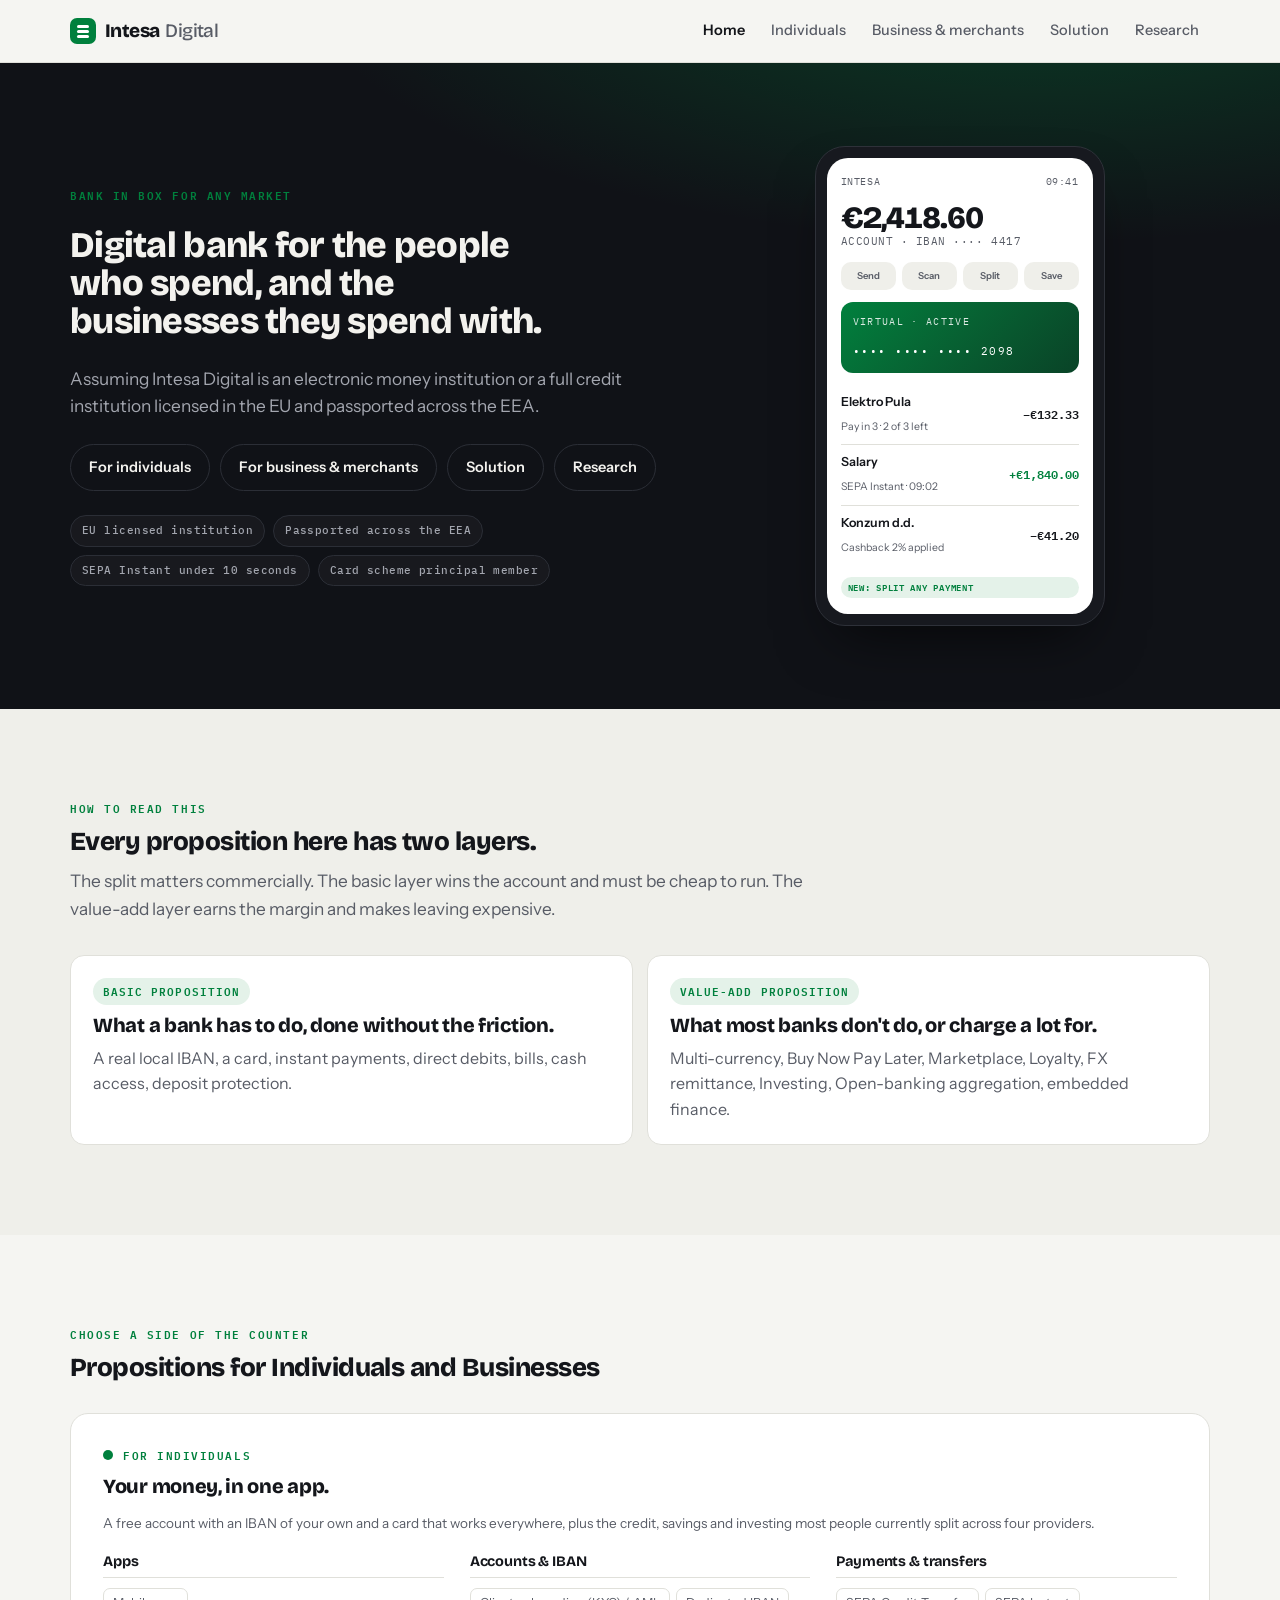
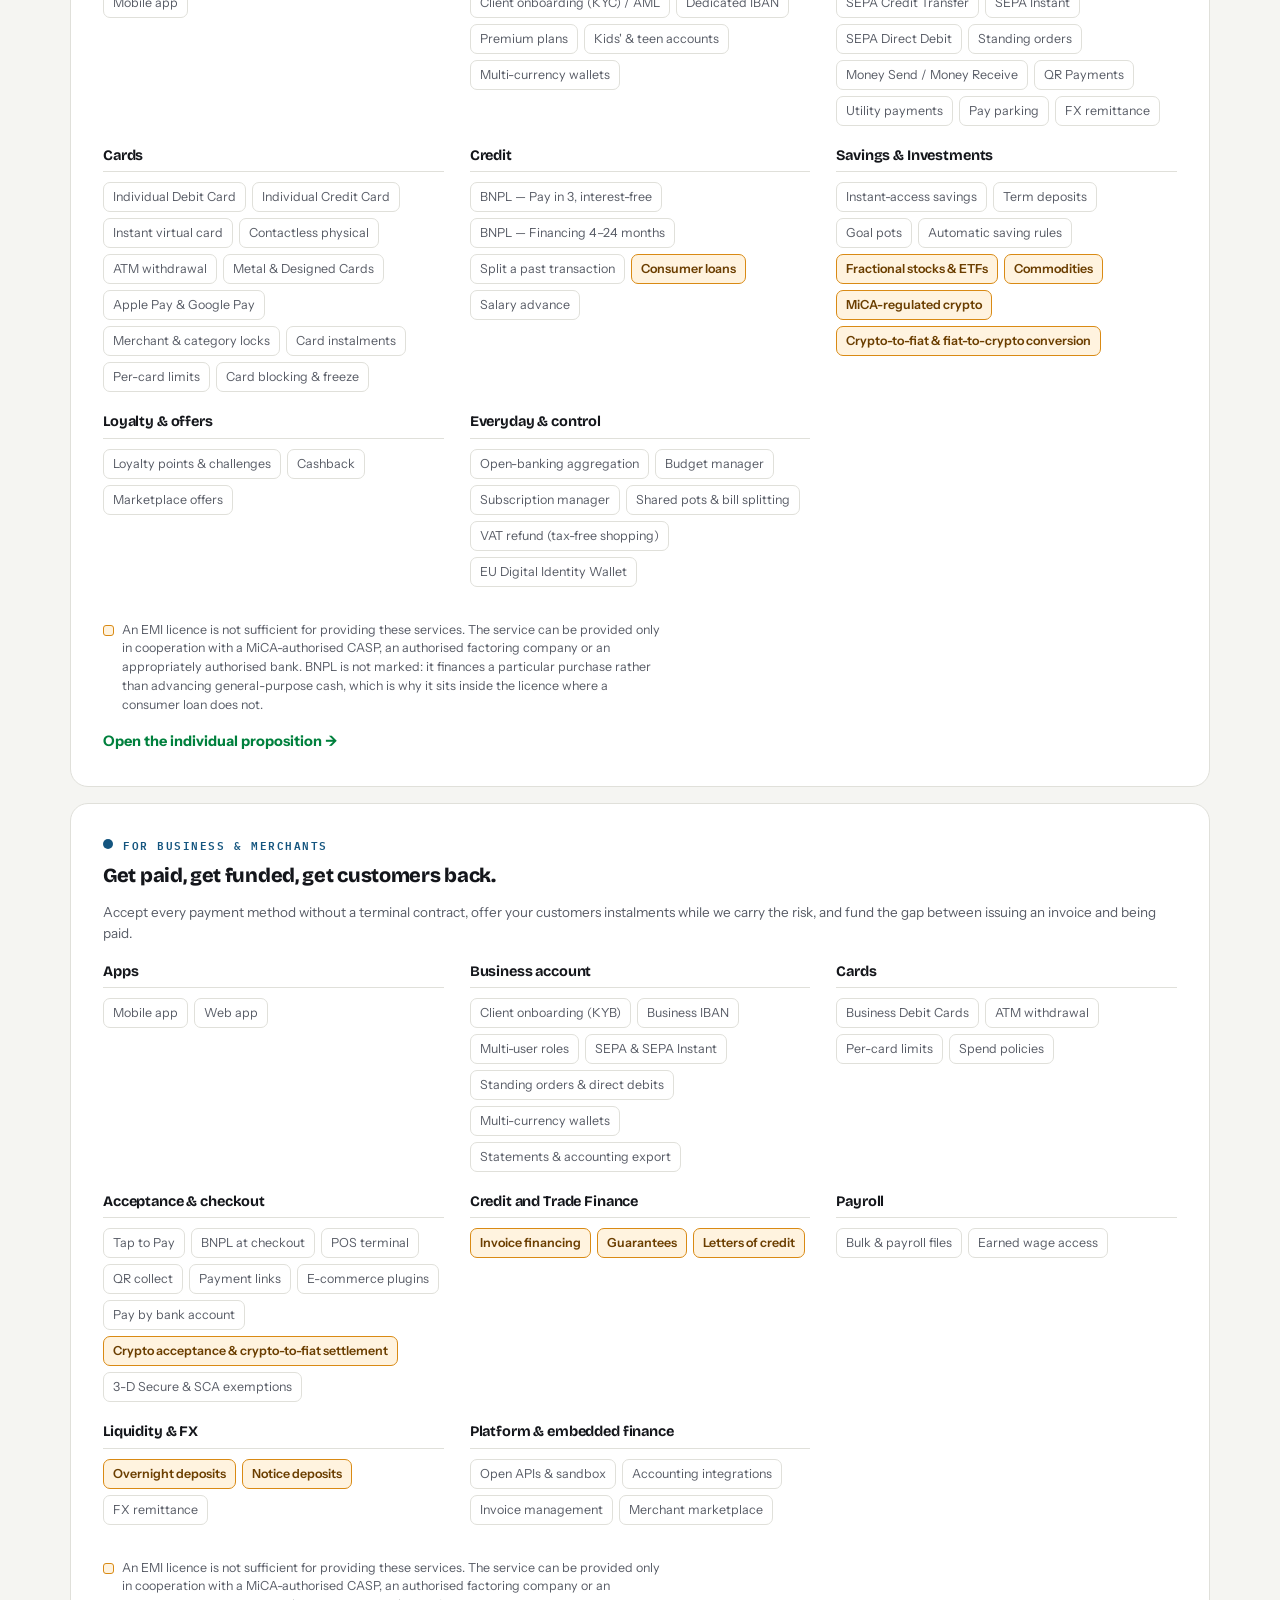
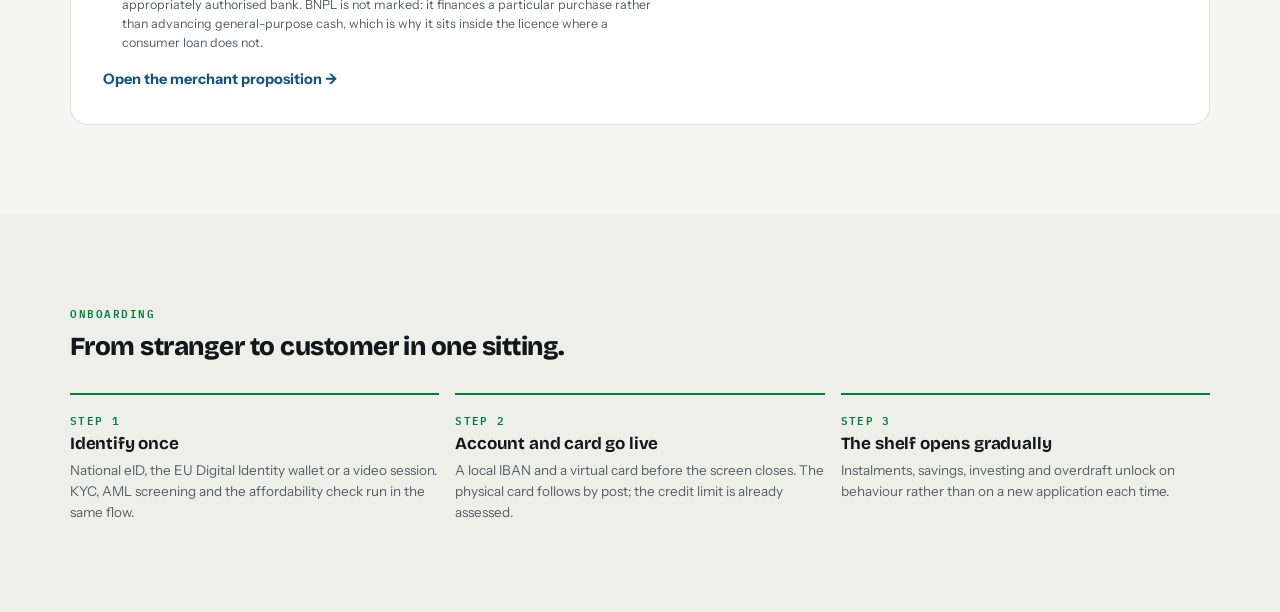
==== commit 6887e4c4: "All chips updated and final redesign" ====
--- a/index.html
+++ b/index.html
@@ -382,20 +382,8 @@
   </section>
 
   <!-- cross sell -->
-  <section class="band">
-    <div class="wrap stack g32">
-      <div class="routes routes--one">
-        <a class="route route--biz" href="#business" data-nav="business">
-          <div class="route-top"><span class="dot"></span><p class="eyebrow">Also run a business?</p></div>
-          <h3 class="h-md">The same account can take payments.</h3>
-          <p class="muted small">Turn the phone you already carry into a card reader, send a payment link, and offer your own customers the instalments you use yourself.</p>
-          <span class="go">See the merchant proposition →</span>
-        </a>
-      </div>
-    </div>
-  </section>
-
-</main>
+
+  </main>
 
 <!-- ===================== BUSINESS ===================== -->
 <main id="page-business" hidden>
@@ -567,20 +555,8 @@
   </section>
 
   <!-- cross sell -->
-  <section class="band">
-    <div class="wrap stack g32">
-      <div class="routes routes--one">
-        <a class="route route--ind" href="#individuals" data-nav="individuals">
-          <div class="route-top"><span class="dot"></span><p class="eyebrow">Also here as a person?</p></div>
-          <h3 class="h-md">The personal side of the same bank.</h3>
-          <p class="muted small">A free account with a real IBAN, a card, instalments, savings and investing — and the same app you already open to check the takings.</p>
-          <span class="go">See the individual proposition →</span>
-        </a>
-      </div>
-    </div>
-  </section>
-
-</main>
+
+  </main>
 
 
 <!-- ===================== SOLUTION ===================== -->
--- a/css/styles.css
+++ b/css/styles.css
@@ -115,9 +115,10 @@
   text-transform:uppercase;color:var(--brand);margin:0;
 }
 .band--deep .eyebrow{color:var(--brand)}
-.h-xl{font-size:clamp(34px,5.4vw,62px)}
-.h-lg{font-size:clamp(27px,3.6vw,42px)}
-.h-md{font-size:clamp(20px,2.1vw,25px);letter-spacing:-.015em}
+/* Headline scale kept deliberately modest: this reads as analysis, not a landing page. */
+.h-xl{font-size:clamp(26px,3.0vw,36px)}
+.h-lg{font-size:clamp(21px,2.1vw,26px)}
+.h-md{font-size:clamp(17px,1.6vw,20px);letter-spacing:-.015em}
 .h-sm{font-size:17px;font-weight:700;letter-spacing:-.01em}
 .lead{font-size:clamp(16px,1.35vw,19px);color:var(--ink-soft);max-width:62ch}
 .band--deep .lead{color:var(--on-deep-soft)}
